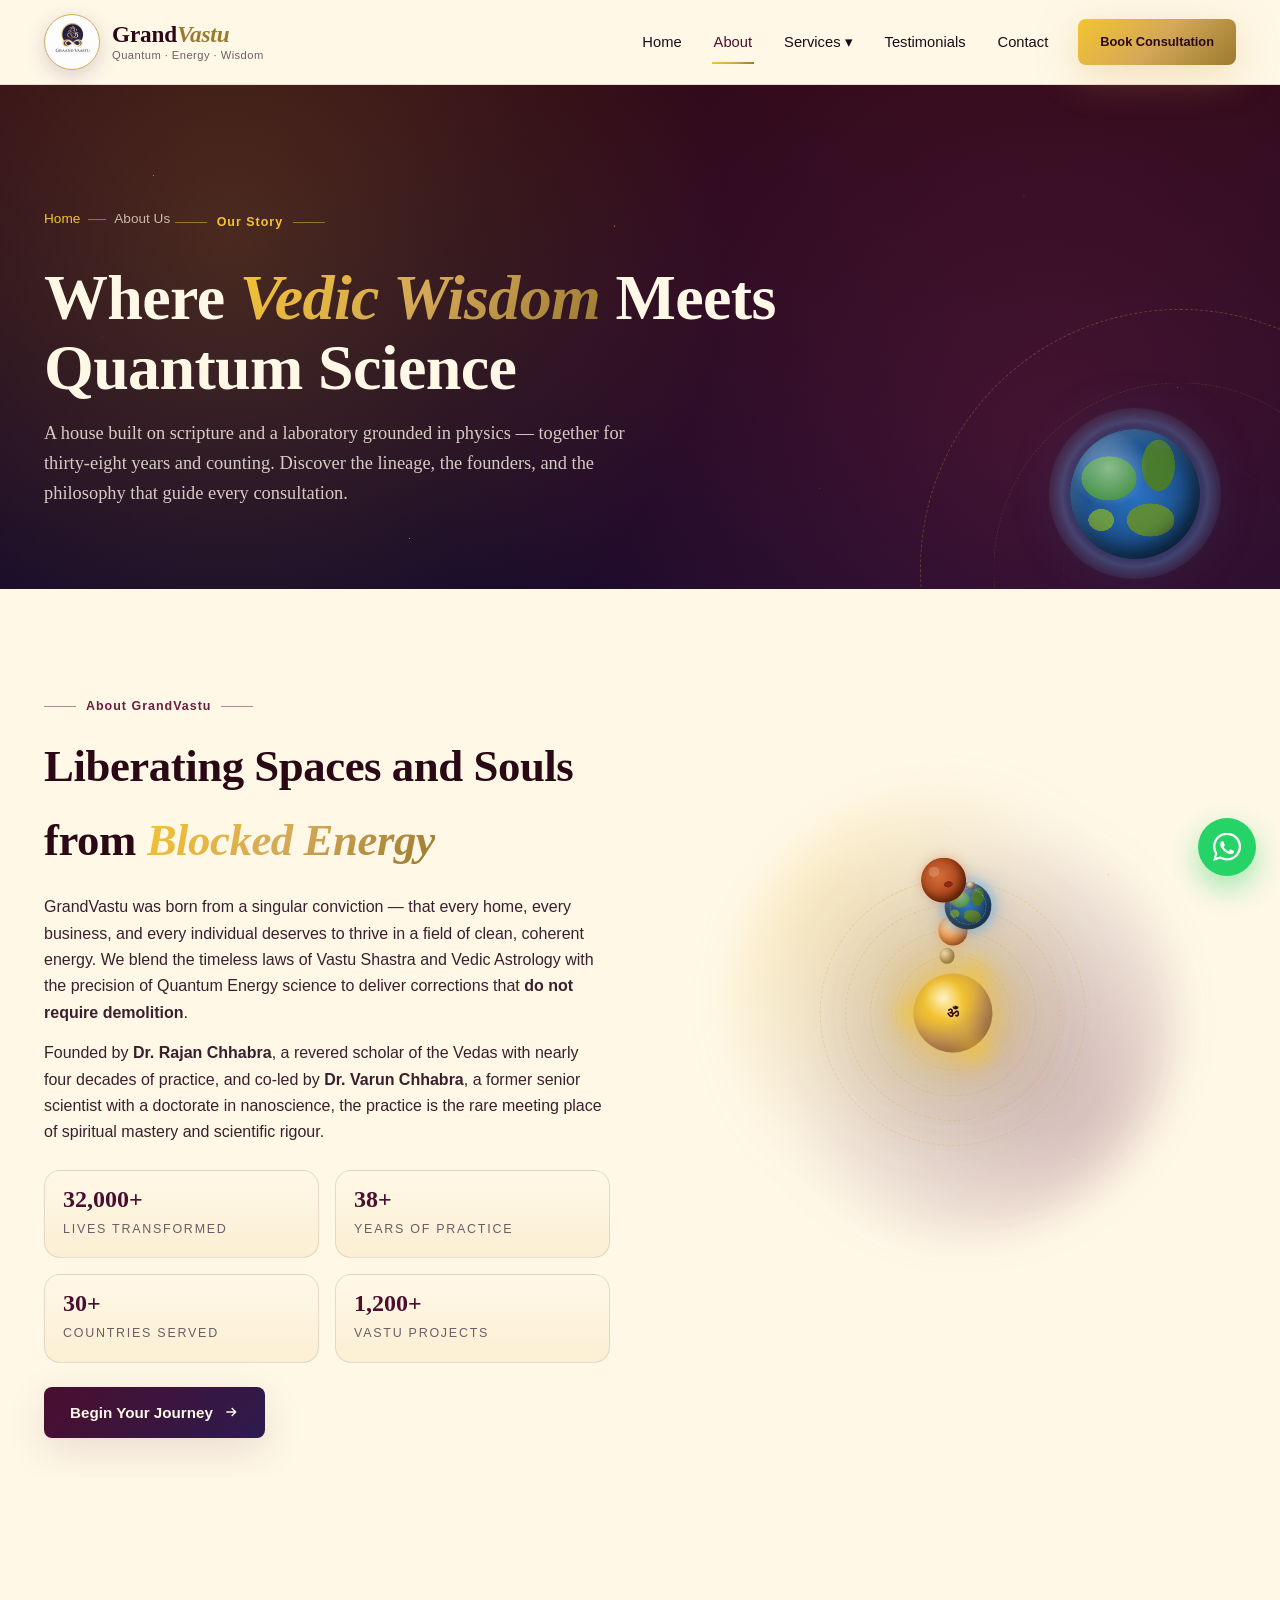
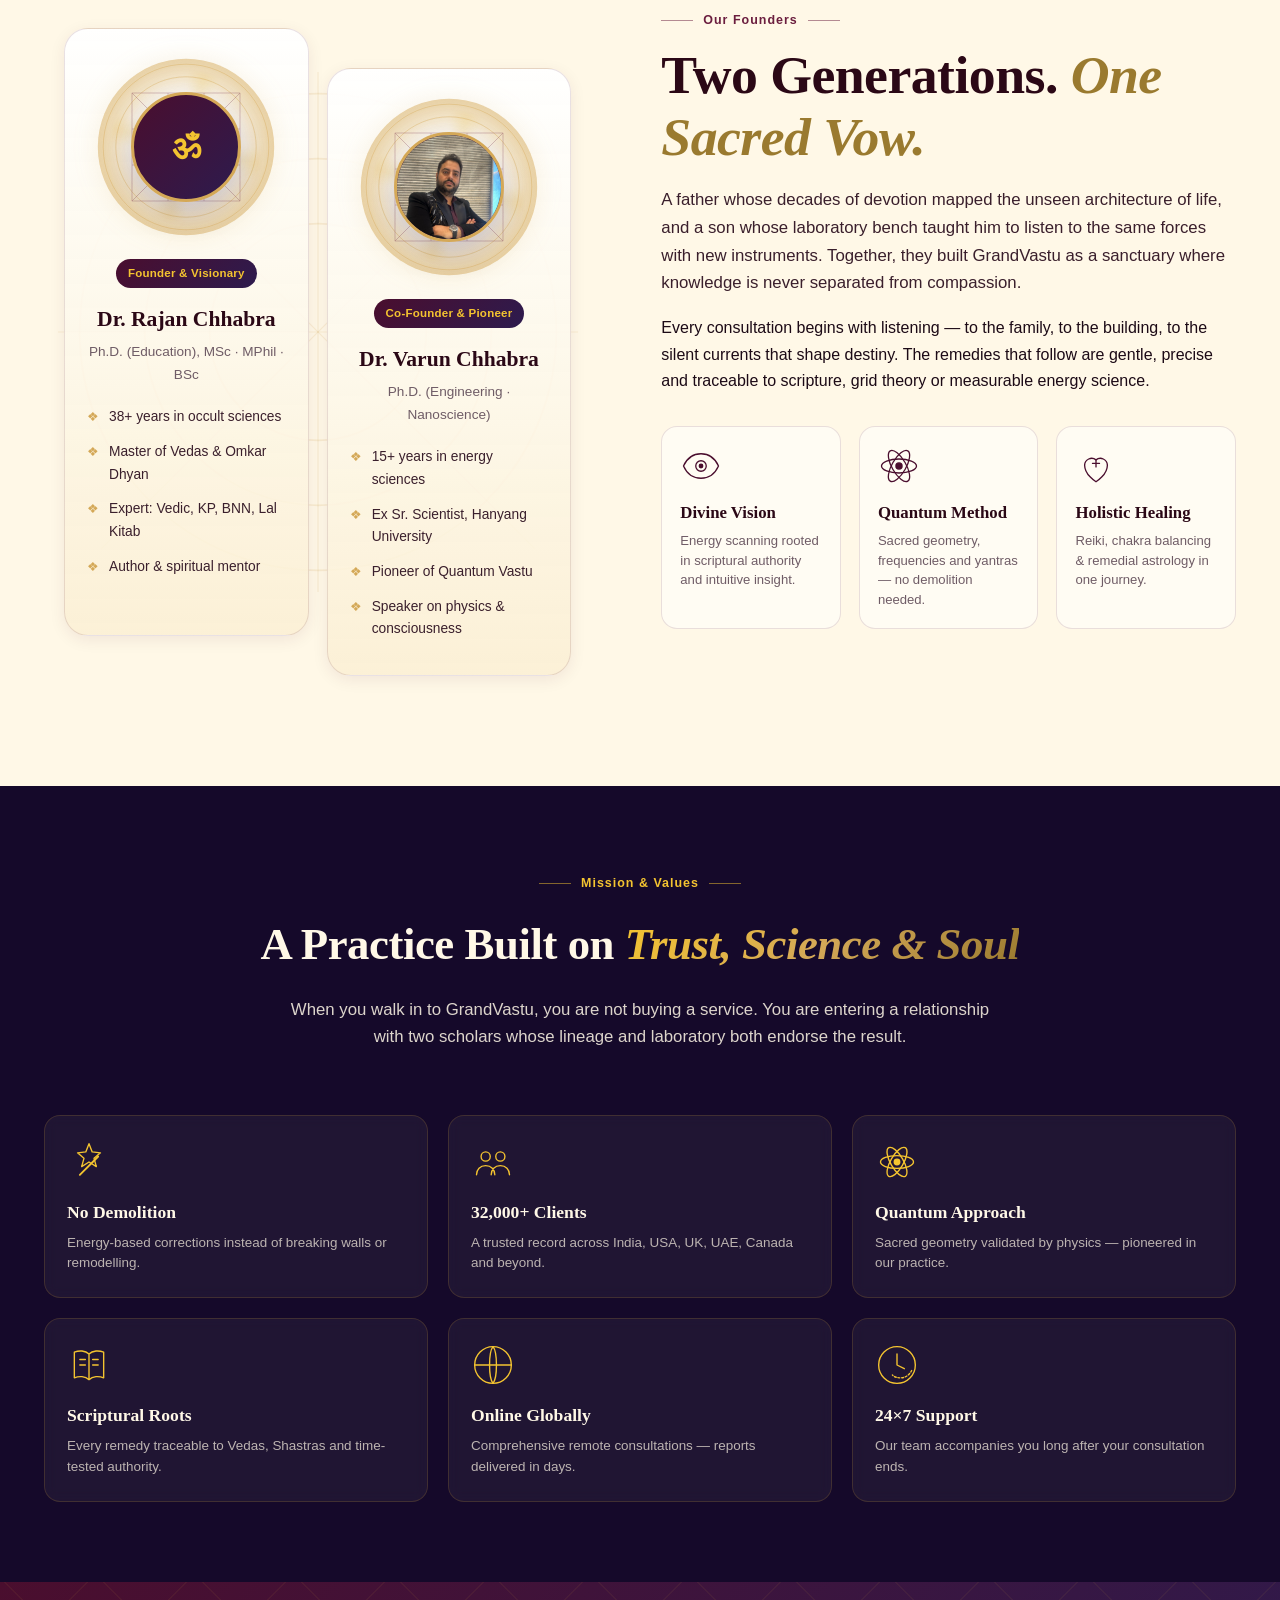
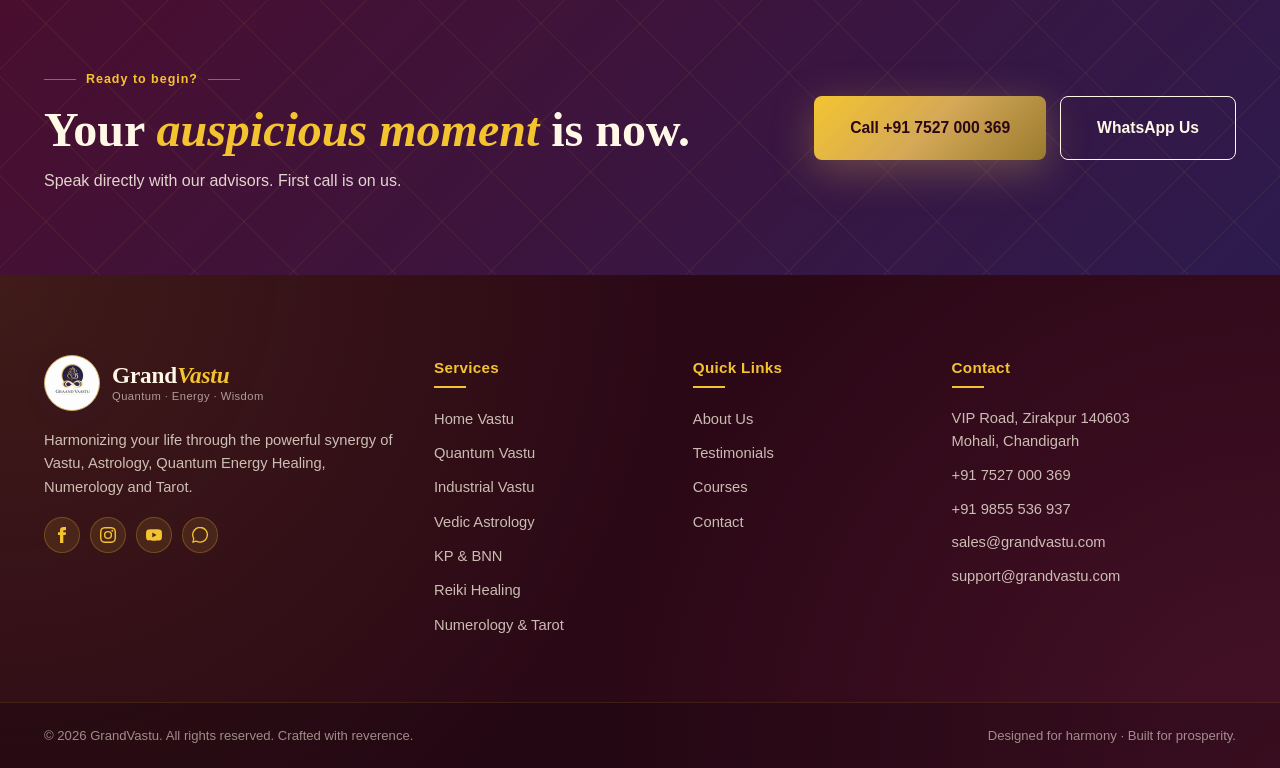
==== about.html @ 7ac310e8 "initial commit" ====
<!DOCTYPE html>
<html lang="en">
<head>
  <meta charset="UTF-8" />
  <meta http-equiv="X-UA-Compatible" content="IE=edge" />
  <meta name="viewport" content="width=device-width, initial-scale=1.0" />
  <meta name="description" content="About GrandVastu — Founded by Dr. Rajan Chhabra and pioneered by Dr. Varun Chhabra, fusing 38+ years of Vedic mastery with Quantum Energy science. 32,000+ clients globally." />
  <meta name="theme-color" content="#4A0E2E" />
  <title>About GrandVastu — Our Story, Lineage &amp; Founders</title>

  <link rel="stylesheet" href="assets/css/styles.css" />

  <link rel="icon" type="image/svg+xml" href="data:image/svg+xml,%3Csvg xmlns='http://www.w3.org/2000/svg' viewBox='0 0 100 100'%3E%3Ccircle cx='50' cy='50' r='45' fill='%234A0E2E'/%3E%3Ctext x='50' y='68' font-size='60' text-anchor='middle' fill='%23D4A857' font-family='serif'%3E%E0%A5%90%3C/text%3E%3C/svg%3E" />
</head>
<body>

  <!-- ============ HEADER ============ -->
  <header class="header" id="header">
    <div class="container header__row">
      <a href="index.html" class="logo" aria-label="GrandVastu Home">
        <img src="assets/images/logo-md.jpg" alt="GrandVastu" class="logo__img" />
        <span class="logo__text">
          <span class="logo__name">Grand<em>Vastu</em></span>
          <span class="logo__tag">Quantum &middot; Energy &middot; Wisdom</span>
        </span>
      </a>

      <nav class="nav" id="nav" aria-label="Primary">
        <button class="nav__close" id="navClose" aria-label="Close menu">&times;</button>
        <ul class="nav__list">
          <li><a href="index.html" class="nav__link">Home</a></li>
          <li><a href="about.html" class="nav__link is-active">About</a></li>
          <li class="nav__has-children">
            <a href="vastu.html" class="nav__link">Services <span aria-hidden="true">&#9662;</span></a>
            <ul class="nav__submenu">
              <li><a href="vastu.html">Vastu Consultation</a></li>
              <li><a href="astrology.html">Astrology</a></li>
              <li><a href="healing.html">Energy Healing</a></li>
              <li><a href="numerology.html">Numerology &amp; Tarot</a></li>
              <li><a href="courses.html">Courses</a></li>
            </ul>
          </li>
          <li><a href="testimonials.html" class="nav__link">Testimonials</a></li>
          <li><a href="contact.html" class="nav__link">Contact</a></li>
        </ul>
        <a href="contact.html" class="btn btn--gold nav__cta">Book Consultation</a>
      </nav>

      <button class="hamburger" id="hamburger" aria-label="Open menu" aria-expanded="false">
        <span></span><span></span><span></span>
      </button>
    </div>
  </header>

  <!-- ============ PAGE HERO (Cosmos backdrop) ============ -->
  <section class="page-hero">
    <div class="page-hero__bg" aria-hidden="true"></div>
    <div class="page-hero__orbit" aria-hidden="true"></div>
    <div class="page-hero__earth" aria-hidden="true"></div>
    <div class="container">
      <div class="page-hero__inner">
        <nav class="breadcrumb" aria-label="Breadcrumb">
          <a href="index.html">Home</a>
          <span class="breadcrumb__sep"></span>
          <span>About Us</span>
        </nav>
        <span class="eyebrow eyebrow--light"><span class="eyebrow__line"></span> Our Story <span class="eyebrow__line"></span></span>
        <h1 class="page-hero__title">Where <em>Vedic Wisdom</em> Meets Quantum Science</h1>
        <p class="page-hero__lede">A house built on scripture and a laboratory grounded in physics &mdash; together for thirty-eight years and counting. Discover the lineage, the founders, and the philosophy that guide every consultation.</p>
      </div>
    </div>
  </section>

  <!-- ============ INTRO ============ -->
  <section class="intro">
    <div class="container intro__row">
      <div class="intro__copy reveal">
        <span class="eyebrow"><span class="eyebrow__line"></span> About GrandVastu <span class="eyebrow__line"></span></span>
        <h2>Liberating Spaces and Souls from <em>Blocked Energy</em></h2>
        <p>GrandVastu was born from a singular conviction &mdash; that every home, every business, and every individual deserves to thrive in a field of clean, coherent energy. We blend the timeless laws of Vastu Shastra and Vedic Astrology with the precision of Quantum Energy science to deliver corrections that <strong>do not require demolition</strong>.</p>
        <p>Founded by <strong>Dr. Rajan Chhabra</strong>, a revered scholar of the Vedas with nearly four decades of practice, and co-led by <strong>Dr. Varun Chhabra</strong>, a former senior scientist with a doctorate in nanoscience, the practice is the rare meeting place of spiritual mastery and scientific rigour.</p>
        <div class="intro__highlights">
          <div class="intro__highlight"><strong>32,000+</strong><span>Lives Transformed</span></div>
          <div class="intro__highlight"><strong>38+</strong><span>Years of Practice</span></div>
          <div class="intro__highlight"><strong>30+</strong><span>Countries Served</span></div>
          <div class="intro__highlight"><strong>1,200+</strong><span>Vastu Projects</span></div>
        </div>
        <a href="contact.html" class="btn btn--maroon">Begin Your Journey <svg viewBox="0 0 24 24" width="16" height="16" fill="none" stroke="currentColor" stroke-width="2"><path d="M5 12h14M13 6l6 6-6 6"/></svg></a>
      </div>
      <div class="intro__visual reveal">
        <div class="cosmos cosmos--sm" aria-hidden="true">
          <div class="cosmos__field"></div>
          <div class="cosmos__stars"></div>
          <div class="cosmos__orbit cosmos__orbit--mercury"><span class="cosmos__planet cosmos__planet--mercury"></span></div>
          <div class="cosmos__orbit cosmos__orbit--venus"><span class="cosmos__planet cosmos__planet--venus"></span></div>
          <div class="cosmos__orbit cosmos__orbit--earth"><span class="cosmos__planet cosmos__planet--earth"><span class="cosmos__moon"></span></span></div>
          <div class="cosmos__orbit cosmos__orbit--mars"><span class="cosmos__planet cosmos__planet--mars"></span></div>
          <div class="cosmos__sun"></div>
        </div>
      </div>
    </div>
  </section>

  <!-- ============ FOUNDERS ============ -->
  <section class="about" id="founders">
    <div class="container about__row">
      <div class="about__media reveal">
        <div class="about__sun">
          <svg viewBox="0 0 240 240" xmlns="http://www.w3.org/2000/svg" aria-hidden="true">
            <g fill="none" stroke="currentColor" stroke-width="0.8">
              <circle cx="120" cy="120" r="110"/>
              <circle cx="120" cy="120" r="80"/>
              <circle cx="120" cy="120" r="50"/>
              <g stroke-width="0.5">
                <line x1="120" y1="0" x2="120" y2="240"/>
                <line x1="0" y1="120" x2="240" y2="120"/>
                <line x1="20" y1="20" x2="220" y2="220"/>
                <line x1="20" y1="220" x2="220" y2="20"/>
              </g>
            </g>
          </svg>
        </div>
        <div class="about__card">
          <div class="about__photo-wrap">
            <svg class="vastu-anim vastu-anim--ring" viewBox="0 0 200 200" aria-hidden="true">
              <defs>
                <radialGradient id="vRing1" cx="0.5" cy="0.5" r="0.5"><stop offset="60%" stop-color="#D4A857" stop-opacity="0"/><stop offset="100%" stop-color="#D4A857" stop-opacity="0.5"/></radialGradient>
              </defs>
              <circle cx="100" cy="100" r="98" fill="url(#vRing1)"/>
              <g fill="none" stroke="#D4A857" stroke-width="0.6" opacity="0.7"><circle cx="100" cy="100" r="92"/><circle cx="100" cy="100" r="78"/></g>
              <g class="vastu-anim__grid" fill="none" stroke="#6b1e3f" stroke-width="0.5" opacity="0.55">
                <rect x="40" y="40" width="120" height="120"/>
                <line x1="40" y1="80" x2="160" y2="80"/><line x1="40" y1="120" x2="160" y2="120"/>
                <line x1="80" y1="40" x2="80" y2="160"/><line x1="120" y1="40" x2="120" y2="160"/>
                <line x1="40" y1="40" x2="160" y2="160"/><line x1="160" y1="40" x2="40" y2="160"/>
              </g>
              <g class="vastu-anim__pulse"><circle cx="100" cy="100" r="6" fill="#F4C430"/><circle cx="100" cy="100" r="14" fill="none" stroke="#F4C430" stroke-width="0.6" opacity="0.7"/></g>
            </svg>
            <div class="about__card-photo about__card-photo--placeholder" aria-hidden="true">
              <svg viewBox="0 0 80 80" width="48" height="48" aria-hidden="true">
                <text x="40" y="40" text-anchor="middle" dominant-baseline="central" fill="currentColor" class="om-text" font-size="56">&#x950;</text>
              </svg>
            </div>
          </div>
          <span class="about__card-tag">Founder &amp; Visionary</span>
          <h3>Dr. Rajan Chhabra</h3>
          <p>Ph.D. (Education), MSc &middot; MPhil &middot; BSc</p>
          <ul>
            <li>38+ years in occult sciences</li>
            <li>Master of Vedas &amp; Omkar Dhyan</li>
            <li>Expert: Vedic, KP, BNN, Lal Kitab</li>
            <li>Author &amp; spiritual mentor</li>
          </ul>
        </div>
        <div class="about__card about__card--alt">
          <div class="about__photo-wrap">
            <svg class="vastu-anim vastu-anim--ring" viewBox="0 0 200 200" aria-hidden="true">
              <defs>
                <radialGradient id="vRing2" cx="0.5" cy="0.5" r="0.5"><stop offset="60%" stop-color="#D4A857" stop-opacity="0"/><stop offset="100%" stop-color="#D4A857" stop-opacity="0.5"/></radialGradient>
              </defs>
              <circle cx="100" cy="100" r="98" fill="url(#vRing2)"/>
              <g fill="none" stroke="#D4A857" stroke-width="0.6" opacity="0.7"><circle cx="100" cy="100" r="92"/><circle cx="100" cy="100" r="78"/></g>
              <g class="vastu-anim__grid" fill="none" stroke="#6b1e3f" stroke-width="0.5" opacity="0.55">
                <rect x="40" y="40" width="120" height="120"/>
                <line x1="40" y1="80" x2="160" y2="80"/><line x1="40" y1="120" x2="160" y2="120"/>
                <line x1="80" y1="40" x2="80" y2="160"/><line x1="120" y1="40" x2="120" y2="160"/>
                <line x1="40" y1="40" x2="160" y2="160"/><line x1="160" y1="40" x2="40" y2="160"/>
              </g>
              <g class="vastu-anim__pulse"><circle cx="100" cy="100" r="6" fill="#F4C430"/><circle cx="100" cy="100" r="14" fill="none" stroke="#F4C430" stroke-width="0.6" opacity="0.7"/></g>
            </svg>
            <div class="about__card-photo">
              <img src="assets/images/creator1-md.jpg" alt="Dr. Varun Chhabra, Co-Founder of GrandVastu" loading="lazy" />
            </div>
          </div>
          <span class="about__card-tag">Co-Founder &amp; Pioneer</span>
          <h3>Dr. Varun Chhabra</h3>
          <p>Ph.D. (Engineering &middot; Nanoscience)</p>
          <ul>
            <li>15+ years in energy sciences</li>
            <li>Ex Sr. Scientist, Hanyang University</li>
            <li>Pioneer of Quantum Vastu</li>
            <li>Speaker on physics &amp; consciousness</li>
          </ul>
        </div>
      </div>

      <div class="about__copy reveal">
        <span class="eyebrow"><span class="eyebrow__line"></span> Our Founders <span class="eyebrow__line"></span></span>
        <h2 class="section__title">Two Generations. <em>One Sacred Vow.</em></h2>
        <p class="lead">A father whose decades of devotion mapped the unseen architecture of life, and a son whose laboratory bench taught him to listen to the same forces with new instruments. Together, they built GrandVastu as a sanctuary where knowledge is never separated from compassion.</p>
        <p>Every consultation begins with listening &mdash; to the family, to the building, to the silent currents that shape destiny. The remedies that follow are gentle, precise and traceable to scripture, grid theory or measurable energy science.</p>
        <div class="about__pillars">
          <div class="pillar">
            <div class="pillar__icon">
              <svg viewBox="0 0 48 48" fill="none" stroke="currentColor" stroke-width="1.5" stroke-linecap="round" stroke-linejoin="round">
                <path d="M4 24c4-9 11-14 20-14s16 5 20 14c-4 9-11 14-20 14S8 33 4 24z"/>
                <circle cx="24" cy="24" r="6"/><circle cx="24" cy="24" r="2" fill="currentColor"/>
              </svg>
            </div>
            <h4>Divine Vision</h4>
            <p>Energy scanning rooted in scriptural authority and intuitive insight.</p>
          </div>
          <div class="pillar">
            <div class="pillar__icon">
              <svg viewBox="0 0 48 48" fill="none" stroke="currentColor" stroke-width="1.5" stroke-linecap="round" stroke-linejoin="round">
                <circle cx="24" cy="24" r="3.5" fill="currentColor"/>
                <ellipse cx="24" cy="24" rx="20" ry="8"/>
                <ellipse cx="24" cy="24" rx="20" ry="8" transform="rotate(60 24 24)"/>
                <ellipse cx="24" cy="24" rx="20" ry="8" transform="rotate(-60 24 24)"/>
              </svg>
            </div>
            <h4>Quantum Method</h4>
            <p>Sacred geometry, frequencies and yantras &mdash; no demolition needed.</p>
          </div>
          <div class="pillar">
            <div class="pillar__icon">
              <svg viewBox="0 0 48 48" fill="none" stroke="currentColor" stroke-width="1.5" stroke-linecap="round" stroke-linejoin="round">
                <path d="M24 42s-13-8-13-19a8 8 0 0 1 13-6 8 8 0 0 1 13 6c0 11-13 19-13 19z"/>
                <path d="M24 17v8M20 21h8"/>
              </svg>
            </div>
            <h4>Holistic Healing</h4>
            <p>Reiki, chakra balancing &amp; remedial astrology in one journey.</p>
          </div>
        </div>
      </div>
    </div>
  </section>

  <!-- ============ MISSION / VALUES ============ -->
  <section class="content content--dark">
    <div class="container">
      <div class="section__head reveal">
        <span class="eyebrow eyebrow--light"><span class="eyebrow__line"></span> Mission &amp; Values <span class="eyebrow__line"></span></span>
        <h2 class="page-title">A Practice Built on <em>Trust, Science &amp; Soul</em></h2>
        <p class="lead lead--light" style="max-width:720px;margin:0 auto;">When you walk in to GrandVastu, you are not buying a service. You are entering a relationship with two scholars whose lineage and laboratory both endorse the result.</p>
      </div>
      <div class="why__features" style="margin-top:50px;">
        <div class="why__feat reveal">
          <div class="why__icon">
            <svg viewBox="0 0 48 48" fill="none" stroke="currentColor" stroke-width="1.5" stroke-linecap="round" stroke-linejoin="round"><path d="M24 4l3.5 9 9 1-7 6 2.5 9-8-5-8 5 2.5-9-7-6 9-1z"/><path d="M14 38l20-20" stroke-width="2"/></svg>
          </div>
          <h4>No Demolition</h4>
          <p>Energy-based corrections instead of breaking walls or remodelling.</p>
        </div>
        <div class="why__feat reveal">
          <div class="why__icon">
            <svg viewBox="0 0 48 48" fill="none" stroke="currentColor" stroke-width="1.5" stroke-linecap="round" stroke-linejoin="round"><circle cx="16" cy="18" r="5"/><circle cx="32" cy="18" r="5"/><path d="M6 38c0-6 4-10 10-10s10 4 10 10M22 38c0-6 4-10 10-10s10 4 10 10"/></svg>
          </div>
          <h4>32,000+ Clients</h4>
          <p>A trusted record across India, USA, UK, UAE, Canada and beyond.</p>
        </div>
        <div class="why__feat reveal">
          <div class="why__icon">
            <svg viewBox="0 0 48 48" fill="none" stroke="currentColor" stroke-width="1.5" stroke-linecap="round" stroke-linejoin="round"><circle cx="24" cy="24" r="3" fill="currentColor"/><ellipse cx="24" cy="24" rx="18" ry="7"/><ellipse cx="24" cy="24" rx="18" ry="7" transform="rotate(60 24 24)"/><ellipse cx="24" cy="24" rx="18" ry="7" transform="rotate(-60 24 24)"/></svg>
          </div>
          <h4>Quantum Approach</h4>
          <p>Sacred geometry validated by physics &mdash; pioneered in our practice.</p>
        </div>
        <div class="why__feat reveal">
          <div class="why__icon">
            <svg viewBox="0 0 48 48" fill="none" stroke="currentColor" stroke-width="1.5" stroke-linecap="round" stroke-linejoin="round"><path d="M8 10c5-2 12-2 16 2v28c-4-4-11-4-16-2zM40 10c-5-2-12-2-16 2v28c4-4 11-4 16-2z"/><path d="M14 18h6M14 24h6M28 18h6M28 24h6"/></svg>
          </div>
          <h4>Scriptural Roots</h4>
          <p>Every remedy traceable to Vedas, Shastras and time-tested authority.</p>
        </div>
        <div class="why__feat reveal">
          <div class="why__icon">
            <svg viewBox="0 0 48 48" fill="none" stroke="currentColor" stroke-width="1.5" stroke-linecap="round" stroke-linejoin="round"><circle cx="24" cy="24" r="20"/><path d="M4 24h40M24 4c5 6 5 34 0 40M24 4c-5 6-5 34 0 40"/></svg>
          </div>
          <h4>Online Globally</h4>
          <p>Comprehensive remote consultations &mdash; reports delivered in days.</p>
        </div>
        <div class="why__feat reveal">
          <div class="why__icon">
            <svg viewBox="0 0 48 48" fill="none" stroke="currentColor" stroke-width="1.5" stroke-linecap="round" stroke-linejoin="round"><circle cx="24" cy="24" r="20"/><path d="M24 12v12l8 4"/><path d="M40 30c-2 4-6 8-12 8-4 0-7-1-9-3" stroke-dasharray="2 2"/></svg>
          </div>
          <h4>24&#215;7 Support</h4>
          <p>Our team accompanies you long after your consultation ends.</p>
        </div>
      </div>
    </div>
  </section>

  <!-- ============ CTA BAND ============ -->
  <section class="cta-band">
    <div class="container cta-band__row">
      <div>
        <span class="eyebrow eyebrow--light"><span class="eyebrow__line"></span> Ready to begin? <span class="eyebrow__line"></span></span>
        <h2>Your <em>auspicious moment</em> is now.</h2>
        <p>Speak directly with our advisors. First call is on us.</p>
      </div>
      <div class="cta-band__btns">
        <a href="tel:+917527000369" class="btn btn--gold btn--lg">Call +91 7527 000 369</a>
        <a href="https://wa.me/917527000369" class="btn btn--ghost btn--lg btn--ghost--light">WhatsApp Us</a>
      </div>
    </div>
  </section>

  <!-- ============ FOOTER ============ -->
  <footer class="footer">
    <div class="footer__bg" aria-hidden="true"></div>
    <div class="container footer__grid">
      <div class="footer__brand">
        <a href="index.html" class="logo logo--light">
          <img src="assets/images/logo-md.jpg" alt="GrandVastu" class="logo__img" />
          <span class="logo__text">
            <span class="logo__name">Grand<em>Vastu</em></span>
            <span class="logo__tag">Quantum &middot; Energy &middot; Wisdom</span>
          </span>
        </a>
        <p>Harmonizing your life through the powerful synergy of Vastu, Astrology, Quantum Energy Healing, Numerology and Tarot.</p>
        <div class="footer__social">
          <a href="#" aria-label="Facebook"><svg viewBox="0 0 24 24" width="16" height="16" fill="currentColor"><path d="M9 8H6v4h3v12h5V12h3.6l.4-4h-4V6.3c0-1 .2-1.3 1.1-1.3H18V0h-3.5C10.7 0 9 1.6 9 4.7V8z"/></svg></a>
          <a href="#" aria-label="Instagram"><svg viewBox="0 0 24 24" width="16" height="16" fill="currentColor"><path d="M12 2.16c3.2 0 3.58 0 4.85.07 3.25.15 4.77 1.7 4.92 4.92.06 1.27.07 1.65.07 4.85s0 3.58-.07 4.85c-.15 3.22-1.66 4.77-4.92 4.92-1.27.06-1.65.07-4.85.07s-3.58 0-4.85-.07c-3.26-.15-4.77-1.7-4.92-4.92-.06-1.27-.07-1.65-.07-4.85s0-3.58.07-4.85C2.38 3.93 3.9 2.38 7.15 2.23 8.42 2.17 8.8 2.16 12 2.16zM12 0C8.74 0 8.33.01 7.05.07 2.7.27.27 2.69.07 7.05.01 8.33 0 8.74 0 12s.01 3.67.07 4.95c.2 4.36 2.62 6.78 6.98 6.98C8.33 23.99 8.74 24 12 24s3.67-.01 4.95-.07c4.35-.2 6.78-2.62 6.98-6.98.06-1.28.07-1.69.07-4.95s-.01-3.67-.07-4.95C23.73 2.7 21.31.27 16.95.07 15.67.01 15.26 0 12 0zm0 5.84a6.16 6.16 0 1 0 0 12.32 6.16 6.16 0 0 0 0-12.32zM12 16a4 4 0 1 1 0-8 4 4 0 0 1 0 8zm6.41-11.85a1.44 1.44 0 1 0 0 2.88 1.44 1.44 0 0 0 0-2.88z"/></svg></a>
          <a href="#" aria-label="YouTube"><svg viewBox="0 0 24 24" width="16" height="16" fill="currentColor"><path d="M23.5 6.2a3 3 0 0 0-2.1-2.1C19.5 3.5 12 3.5 12 3.5s-7.5 0-9.4.6A3 3 0 0 0 .5 6.2C0 8 0 12 0 12s0 4 .5 5.8a3 3 0 0 0 2.1 2.1c1.9.6 9.4.6 9.4.6s7.5 0 9.4-.6a3 3 0 0 0 2.1-2.1c.5-1.8.5-5.8.5-5.8s0-4-.5-5.8zM9.5 15.6V8.4l6.3 3.6-6.3 3.6z"/></svg></a>
          <a href="https://wa.me/917527000369" aria-label="WhatsApp"><svg viewBox="0 0 24 24" width="16" height="16" fill="currentColor"><path d="M.06 24l1.7-6.2a12 12 0 1 1 4.4 4.3L.05 24zM6.6 20.2l.4.2A10 10 0 1 0 3.5 17l.2.4-1 3.7 3.9-.9z"/></svg></a>
        </div>
      </div>
      <div class="footer__col">
        <h5>Services</h5>
        <ul>
          <li><a href="vastu.html">Home Vastu</a></li>
          <li><a href="vastu.html">Quantum Vastu</a></li>
          <li><a href="vastu.html">Industrial Vastu</a></li>
          <li><a href="astrology.html">Vedic Astrology</a></li>
          <li><a href="astrology.html">KP &amp; BNN</a></li>
          <li><a href="healing.html">Reiki Healing</a></li>
          <li><a href="numerology.html">Numerology &amp; Tarot</a></li>
        </ul>
      </div>
      <div class="footer__col">
        <h5>Quick Links</h5>
        <ul>
          <li><a href="about.html">About Us</a></li>
          <li><a href="testimonials.html">Testimonials</a></li>
          <li><a href="courses.html">Courses</a></li>
          <li><a href="contact.html">Contact</a></li>
        </ul>
      </div>
      <div class="footer__col">
        <h5>Contact</h5>
        <ul class="footer__contact">
          <li>VIP Road, Zirakpur 140603<br>Mohali, Chandigarh</li>
          <li><a href="tel:+917527000369">+91 7527 000 369</a></li>
          <li><a href="tel:+919855536937">+91 9855 536 937</a></li>
          <li><a href="mailto:sales@grandvastu.com">sales@grandvastu.com</a></li>
          <li><a href="mailto:support@grandvastu.com">support@grandvastu.com</a></li>
        </ul>
      </div>
    </div>
    <div class="footer__bottom">
      <div class="container footer__bottom-row">
        <p>&copy; <span id="year"></span> GrandVastu. All rights reserved. Crafted with reverence.</p>
        <p>Designed for harmony &middot; Built for prosperity.</p>
      </div>
    </div>
  </footer>

  <!-- ============ FLOATING WIDGETS ============ -->
  <a href="https://wa.me/917527000369" class="float-wa" aria-label="WhatsApp Chat">
    <svg viewBox="0 0 24 24" width="28" height="28" fill="currentColor"><path d="M.06 24l1.7-6.2a12 12 0 1 1 4.4 4.3L.05 24zM6.6 20.2l.4.2A10 10 0 1 0 3.5 17l.2.4-1 3.7 3.9-.9z"/><path d="M9 7.4c-.2-.4-.4-.4-.6-.4h-.5c-.2 0-.5 0-.7.3-.3.3-1 1-1 2.5s1 2.9 1.2 3.1c.2.2 2 3.2 5 4.4 2.4 1 3 .8 3.5.7.5 0 1.6-.7 1.9-1.3.2-.7.2-1.2.1-1.3l-.6-.3-2-1c-.3 0-.5-.1-.7.1l-.9 1.2c-.2.2-.4.2-.6.1-.3-.2-1.2-.5-2.3-1.4-.9-.7-1.4-1.7-1.6-2 0-.2 0-.4.1-.5l.4-.5.4-.4c.2-.1.1-.3 0-.4l-.9-2.1z"/></svg>
  </a>
  <button class="back-top" id="backTop" aria-label="Back to top">
    <svg viewBox="0 0 24 24" width="20" height="20" fill="none" stroke="currentColor" stroke-width="2.5"><path d="M18 15l-6-6-6 6"/></svg>
  </button>

  <div class="cursor" id="cursor" aria-hidden="true"><span></span></div>

  <script src="assets/js/script.js" defer></script>
</body>
</html>
---- assets/css/styles.css ----
/* =====================================================
   GRANDVASTU — Premium Spiritual UI
   Palette: Maroon · Royal Purple · Saffron Gold · Cream
   ===================================================== */

/* ---------- TOKENS ---------- */
:root {
  --maroon-900: #2b0816;
  --maroon-800: #4A0E2E;
  --maroon-700: #6B1E3F;
  --purple-900: #15092a;
  --purple-800: #2D1B4E;
  --purple-700: #432372;
  --gold-300:   #F4E0A1;
  --gold-400:   #F4C430;
  --gold-500:   #D4A857;
  --gold-600:   #9a7a2f;
  --saffron:    #FF8C42;
  --cream:      #FFF8E7;
  --cream-2:    #FBEFD3;
  --ink:        #1c0a16;
  --ink-2:      #3a1f2c;
  --muted:      #6f5c66;
  --line:       rgba(74,14,46,0.12);
  --line-light: rgba(255, 248, 231, 0.18);
  --shadow-sm:  0 4px 16px rgba(74,14,46,0.08);
  --shadow-md:  0 12px 40px rgba(74,14,46,0.12);
  --shadow-lg:  0 24px 60px rgba(45,27,78,0.18);
  --shadow-gold:0 10px 40px rgba(212,168,87,0.35);

  --grad-royal: linear-gradient(135deg, #4A0E2E 0%, #2D1B4E 100%);
  --grad-gold:  linear-gradient(135deg, #F4C430 0%, #D4A857 50%, #9a7a2f 100%);
  --grad-cream: linear-gradient(180deg, #FFF8E7 0%, #FBEFD3 100%);

  --font-serif: Georgia, "Times New Roman", Times, serif;
  --font-deco:  -apple-system, BlinkMacSystemFont, "Segoe UI", Helvetica, Arial, sans-serif;
  --font-sans:  -apple-system, BlinkMacSystemFont, "Segoe UI", Helvetica, Arial, sans-serif;
  --font-om:    "Noto Sans Devanagari", "Mangal", "Apple Devanagari", "Sanskrit Text", system-ui, serif;

  --radius-sm: 8px;
  --radius-md: 16px;
  --radius-lg: 24px;
  --radius-xl: 32px;

  --container: 1240px;
  --header-h: 84px;
  --ease-out: cubic-bezier(.2,.8,.2,1);
  --ease-bounce: cubic-bezier(.34,1.56,.64,1);
}

/* ---------- RESET ---------- */
* { box-sizing: border-box; margin: 0; padding: 0; }
*::before, *::after { box-sizing: border-box; }
html { scroll-behavior: smooth; -webkit-text-size-adjust: 100%; }
body {
  font-family: var(--font-sans);
  color: var(--ink);
  background: var(--cream);
  line-height: 1.65;
  font-size: 16px;
  overflow-x: hidden;
  -webkit-font-smoothing: antialiased;
  -moz-osx-font-smoothing: grayscale;
}
img, svg { max-width: 100%; display: block; }
a { color: inherit; text-decoration: none; transition: color .25s var(--ease-out); }
ul { list-style: none; }
button { font: inherit; background: none; border: 0; cursor: pointer; color: inherit; }
input, textarea, select { font: inherit; color: inherit; }

::selection { background: var(--gold-400); color: var(--maroon-900); }

/* ---------- LAYOUT ---------- */
.container {
  width: 100%;
  max-width: var(--container);
  margin: 0 auto;
  padding: 0 24px;
}

section { position: relative; padding: 110px 0; }
@media (max-width: 768px) { section { padding: 70px 0; } }

/* Safety: prevent any horizontal page scroll */
html, body { max-width: 100%; overflow-x: clip; }

/* OM text glyph — use Devanagari-aware font everywhere */
.om-text { font-family: var(--font-om); font-weight: 600; }
/* Safety: prevent grid blow-out where a long child forces column wider than viewport */
.hero__row, .about__row, .astro__row, .why__row, .courses__row, .cta-band__row, .contact__row,
.services__grid, .healing__grid, .stats__grid, .why__features, .locations__grid, .footer__grid, .courses__cards, .field-row {
  min-width: 0;
}
.hero__row > *, .about__row > *, .astro__row > *, .why__row > *, .courses__row > *, .cta-band__row > *, .contact__row > * {
  min-width: 0;
}

.section__head { text-align: center; max-width: 760px; margin: 0 auto 64px; }
.section__title {
  font-family: var(--font-serif);
  font-weight: 600;
  font-size: clamp(2rem, 4.2vw, 3.4rem);
  line-height: 1.15;
  color: var(--maroon-900);
  margin-bottom: 18px;
  letter-spacing: -0.01em;
}
.section__title em {
  font-style: italic;
  color: var(--gold-600);
  font-weight: 600;
}
.section__title--light { color: var(--cream); }
.section__sub {
  color: var(--muted);
  font-size: 1.05rem;
  max-width: 640px;
  margin: 0 auto;
}

.eyebrow {
  display: inline-flex;
  align-items: center;
  gap: 10px;
  font-family: var(--font-sans);
  font-size: 0.78rem;
  font-weight: 600;
  letter-spacing: 0.08em;
  color: var(--maroon-700);
  margin-bottom: 14px;
}
.eyebrow--light { color: var(--gold-400); }
.eyebrow__line {
  width: 32px;
  height: 1px;
  background: currentColor;
  opacity: 0.5;
}

.lead { font-size: 1.05rem; color: var(--ink-2); margin-bottom: 18px; }
.lead--light { color: rgba(255,248,231,0.85); }

/* ---------- BUTTONS ---------- */
.btn {
  display: inline-flex;
  align-items: center;
  justify-content: center;
  gap: 10px;
  padding: 13px 26px;
  border-radius: 8px;
  font-weight: 600;
  font-size: 0.95rem;
  letter-spacing: 0;
  cursor: pointer;
  transition: all .25s var(--ease-out);
  position: relative;
  overflow: hidden;
  z-index: 1;
  white-space: nowrap;
}
.btn svg { transition: transform .35s var(--ease-out); }
.btn:hover svg { transform: translateX(4px); }

.btn--gold {
  background: var(--grad-gold);
  color: var(--maroon-900);
  box-shadow: var(--shadow-gold);
}
.btn--gold::before {
  content: '';
  position: absolute; inset: 0;
  background: linear-gradient(135deg, #fff5cc, #F4C430);
  opacity: 0; transition: opacity .35s;
  z-index: -1;
}
.btn--gold:hover { transform: translateY(-3px); box-shadow: 0 16px 50px rgba(212,168,87,.5); }
.btn--gold:hover::before { opacity: 1; }

.btn--maroon {
  background: var(--grad-royal);
  color: var(--cream);
  box-shadow: var(--shadow-md);
}
.btn--maroon:hover { transform: translateY(-3px); box-shadow: var(--shadow-lg); }

.btn--ghost {
  background: transparent;
  color: var(--maroon-800);
  border: 1.5px solid var(--maroon-800);
}
.btn--ghost:hover { background: var(--maroon-800); color: var(--cream); }
.btn--ghost--light { color: var(--cream); border-color: var(--cream); }
.btn--ghost--light:hover { background: var(--cream); color: var(--maroon-900); }

.btn--lg { padding: 18px 36px; font-size: 0.98rem; }
.btn--sm { padding: 10px 20px; font-size: 0.78rem; }
.btn--full { width: 100%; }

/* ---------- PRELOADER ---------- */
.preloader {
  position: fixed; inset: 0;
  background: var(--maroon-900);
  display: flex; align-items: center; justify-content: center;
  z-index: 9999;
  transition: opacity .8s var(--ease-out), visibility .8s;
}
.preloader.is-hidden { opacity: 0; visibility: hidden; }
.preloader__inner { text-align: center; color: var(--gold-400); }
.preloader__mandala { width: 140px; height: 140px; animation: spinSlow 8s linear infinite; }
.preloader__petals { animation: spinReverse 6s linear infinite; transform-origin: 100px 100px; }
.preloader__text {
  font-family: var(--font-serif);
  font-size: 1.2rem;
  letter-spacing: 0.06em;
  margin-top: 18px;
  color: var(--gold-400);
  animation: pulse 2s ease-in-out infinite;
}
@keyframes spinSlow { to { transform: rotate(360deg); } }
@keyframes spinReverse { to { transform: rotate(-360deg); } }
@keyframes pulse { 50% { opacity: 0.5; } }

/* ---------- TOPBAR ---------- */
.topbar {
  background: var(--maroon-900);
  color: rgba(255,248,231,0.85);
  font-size: 0.78rem;
  padding: 8px 0;
  border-bottom: 1px solid rgba(212,168,87,0.15);
}
.topbar__row { display: flex; justify-content: space-between; align-items: center; gap: 16px; }
.topbar__left, .topbar__right { display: flex; gap: 14px; align-items: center; }
.topbar__item { display: inline-flex; align-items: center; gap: 6px; }
.topbar__right a {
  width: 26px; height: 26px;
  border-radius: 50%;
  display: inline-flex; align-items: center; justify-content: center;
  border: 1px solid rgba(212,168,87,0.25);
  transition: all .3s var(--ease-out);
}
.topbar__right a:hover { background: var(--gold-400); color: var(--maroon-900); border-color: var(--gold-400); transform: translateY(-2px); }
@media (max-width: 640px) {
  .topbar__item--hide-sm { display: none; }
  .topbar { font-size: 0.72rem; }
}

/* ---------- HEADER ---------- */
.header {
  position: sticky;
  top: 0;
  z-index: 1000;
  background: rgba(255, 248, 231, 0.95);
  backdrop-filter: saturate(160%) blur(14px);
  -webkit-backdrop-filter: saturate(160%) blur(14px);
  border-bottom: 1px solid var(--line);
  transition: all .3s var(--ease-out);
}
.header.is-scrolled {
  background: rgba(255,248,231,0.98);
  box-shadow: 0 6px 24px rgba(74,14,46,0.08);
}
.header__row {
  display: flex;
  align-items: center;
  justify-content: space-between;
  height: var(--header-h);
  gap: 24px;
}

.logo { display: flex; align-items: center; gap: 12px; }
.logo__img {
  width: 56px; height: 56px;
  object-fit: cover;
  border-radius: 50%;
  background: #fff;
  box-shadow: 0 6px 20px rgba(45,27,78,.18);
  border: 1.5px solid var(--gold-500);
  padding: 2px;
}
.logo__symbol {
  width: 46px; height: 46px;
  display: inline-flex; align-items: center; justify-content: center;
  font-family: serif; font-size: 1.6rem;
  background: var(--grad-royal);
  color: var(--gold-400);
  border-radius: 50%;
  box-shadow: 0 6px 20px rgba(45,27,78,.25), inset 0 0 0 2px var(--gold-400);
  position: relative;
}
.logo__symbol::after {
  content: '';
  position: absolute; inset: -4px;
  border: 1px dashed var(--gold-500);
  border-radius: 50%;
  opacity: 0.5;
  animation: spinSlow 18s linear infinite;
}
.logo__text { display: flex; flex-direction: column; line-height: 1.05; }
.logo__name {
  font-family: var(--font-serif);
  font-weight: 700;
  font-size: 1.45rem;
  color: var(--maroon-900);
  letter-spacing: -0.005em;
}
.logo__name em { font-style: italic; color: var(--gold-600); font-weight: 600; }
.logo__tag {
  font-family: var(--font-sans);
  font-size: 0.7rem;
  letter-spacing: 0.04em;
  color: var(--muted);
  margin-top: 3px;
}
.logo--light .logo__name { color: var(--cream); }
.logo--light .logo__name em { color: var(--gold-400); }
.logo--light .logo__tag { color: rgba(255,248,231,0.6); }

/* NAV */
.nav { display: flex; align-items: center; gap: 28px; }
.nav__close { display: none; }
.nav__list { display: flex; gap: 28px; align-items: center; }
.nav__link {
  position: relative;
  font-size: 0.92rem;
  font-weight: 500;
  color: var(--ink);
  padding: 8px 2px;
  display: inline-flex;
  gap: 4px;
  align-items: center;
}
.nav__link::after {
  content: '';
  position: absolute; left: 0; right: 0; bottom: -2px;
  height: 2px;
  background: var(--grad-gold);
  transform: scaleX(0);
  transform-origin: right;
  transition: transform .3s var(--ease-out);
}
.nav__link:hover::after, .nav__link.is-active::after { transform: scaleX(1); transform-origin: left; }
.nav__link:hover { color: var(--maroon-800); }

.nav__has-children { position: relative; }
.nav__submenu {
  position: absolute;
  top: 100%; left: -10px;
  background: var(--cream);
  border: 1px solid var(--line);
  border-radius: var(--radius-md);
  box-shadow: var(--shadow-md);
  padding: 12px;
  min-width: 220px;
  opacity: 0; visibility: hidden;
  transform: translateY(8px);
  transition: all .3s var(--ease-out);
}
.nav__has-children:hover .nav__submenu { opacity: 1; visibility: visible; transform: translateY(0); }
.nav__submenu li a {
  display: block;
  padding: 10px 14px;
  border-radius: 8px;
  font-size: 0.88rem;
  transition: all .25s;
}
.nav__submenu li a:hover { background: var(--cream-2); color: var(--maroon-800); padding-left: 18px; }

.nav__cta { padding: 12px 22px; font-size: 0.8rem; }

.hamburger {
  display: none;
  flex-direction: column;
  gap: 5px;
  padding: 10px;
}
.hamburger span {
  width: 26px; height: 2px;
  background: var(--maroon-900);
  border-radius: 2px;
  transition: all .3s var(--ease-out);
}
.hamburger.is-open span:nth-child(1) { transform: translateY(7px) rotate(45deg); }
.hamburger.is-open span:nth-child(2) { opacity: 0; }
.hamburger.is-open span:nth-child(3) { transform: translateY(-7px) rotate(-45deg); }

@media (max-width: 980px) {
  .hamburger { display: flex; }
  .nav {
    position: fixed;
    top: 0; right: 0;
    width: 86%; max-width: 360px;
    height: 100vh;
    background: var(--cream);
    flex-direction: column;
    align-items: stretch;
    padding: 90px 28px 32px;
    box-shadow: -10px 0 40px rgba(74,14,46,0.18);
    transform: translateX(100%);
    transition: transform .4s var(--ease-out);
    z-index: 999;
    overflow-y: auto;
  }
  .nav.is-open { transform: translateX(0); }
  .nav__close {
    display: block;
    position: absolute;
    top: 22px; right: 22px;
    font-size: 2rem;
    line-height: 1;
    color: var(--maroon-800);
  }
  .nav__list { flex-direction: column; align-items: stretch; gap: 4px; }
  .nav__link { padding: 14px 12px; border-bottom: 1px solid var(--line); }
  .nav__link::after { display: none; }
  .nav__submenu {
    position: static;
    box-shadow: none;
    border: 0;
    background: transparent;
    opacity: 1; visibility: visible;
    transform: none;
    padding: 0 0 0 18px;
    min-width: 0;
  }
  .nav__cta { margin-top: 18px; align-self: flex-start; }
}

/* ---------- HERO ---------- */
.hero {
  position: relative;
  background: var(--grad-cream);
  padding: 80px 0 100px;
  min-height: 100vh;
  display: flex;
  align-items: center;
  overflow: hidden;
}
.hero__bg { position: absolute; inset: 0; pointer-events: none; overflow: hidden; }
.hero__stars {
  position: absolute; inset: 0;
  background-image:
    radial-gradient(1.4px 1.4px at 12% 18%, rgba(212,168,87,.7), transparent),
    radial-gradient(1px 1px at 30% 75%, rgba(212,168,87,.5), transparent),
    radial-gradient(1.6px 1.6px at 70% 22%, rgba(255,140,66,.6), transparent),
    radial-gradient(1.2px 1.2px at 88% 60%, rgba(212,168,87,.6), transparent),
    radial-gradient(1px 1px at 50% 85%, rgba(212,168,87,.5), transparent),
    radial-gradient(1.4px 1.4px at 18% 90%, rgba(255,140,66,.5), transparent),
    radial-gradient(1px 1px at 62% 50%, rgba(212,168,87,.5), transparent);
  animation: twinkle 6s ease-in-out infinite alternate;
}
@keyframes twinkle { 50% { opacity: 0.5; } }

.hero__mandala { position: absolute; color: rgba(212,168,87,0.25); }
.hero__mandala--lg { top: -120px; right: -160px; width: 720px; animation: spinSlow 60s linear infinite; }
.hero__mandala--sm { bottom: -120px; left: -100px; width: 400px; animation: spinReverse 50s linear infinite; }

.hero__particles { position: absolute; inset: 0; }
.hero__particles span {
  position: absolute;
  width: 6px; height: 6px;
  border-radius: 50%;
  background: radial-gradient(circle, rgba(212,168,87,.9), transparent 70%);
  animation: floatY 12s ease-in-out infinite;
}
@keyframes floatY {
  0%, 100% { transform: translateY(0) scale(1); opacity: 0.6; }
  50% { transform: translateY(-40px) scale(1.4); opacity: 1; }
}

.hero__row {
  display: grid;
  grid-template-columns: 1.1fr .9fr;
  gap: 60px;
  align-items: center;
  position: relative;
  z-index: 2;
}
@media (max-width: 980px) {
  .hero__row { grid-template-columns: 1fr; gap: 40px; text-align: center; }
  .hero__row .eyebrow, .hero__row .hero__cta, .hero__row .hero__trust { justify-content: center; }
}

.hero__title {
  font-family: var(--font-serif);
  font-weight: 600;
  font-size: clamp(1.85rem, 5.6vw, 4.6rem);
  line-height: 1.1;
  color: var(--maroon-900);
  letter-spacing: -0.015em;
  margin-bottom: 22px;
  word-wrap: break-word;
  overflow-wrap: break-word;
  hyphens: auto;
}
.hero__title-grad {
  display: block;
  color: var(--gold-600);
  font-style: italic;
}
.hero__title-cycle {
  display: block;
  position: relative;
  height: 1.2em;
  overflow: hidden;
  color: var(--purple-800);
  font-style: italic;
}
.hero__cycle-word {
  position: absolute;
  inset: 0;
  opacity: 0;
  transform: translateY(100%);
  transition: opacity .6s var(--ease-out), transform .6s var(--ease-out);
}
.hero__cycle-word.is-active { opacity: 1; transform: translateY(0); }
.hero__cycle-word.is-leaving { opacity: 0; transform: translateY(-100%); }

.hero__lede {
  font-size: 1.12rem;
  color: var(--ink-2);
  max-width: 560px;
  margin-bottom: 32px;
}
@media (max-width: 980px) { .hero__lede { margin-left: auto; margin-right: auto; } }
.hero__lede strong { color: var(--maroon-800); }

.hero__cta { display: flex; flex-wrap: wrap; gap: 14px; margin-bottom: 48px; }

.hero__trust {
  display: flex;
  align-items: center;
  gap: 24px;
  flex-wrap: wrap;
}
.hero__trust-item strong {
  display: block;
  font-family: var(--font-serif);
  font-size: 1.6rem;
  font-weight: 700;
  color: var(--maroon-800);
  line-height: 1;
}
.hero__trust-item span {
  font-size: 0.74rem;
  letter-spacing: 0.16em;
  text-transform: uppercase;
  color: var(--muted);
  margin-top: 4px;
  display: block;
}
.hero__trust-divider { width: 1px; height: 36px; background: var(--line); }

/* HERO VISUAL */
.hero__visual {
  position: relative;
  width: 100%;
  aspect-ratio: 1/1;
  max-width: 480px;
  margin: 0 auto;
  justify-self: center;
  display: flex;
  align-items: center;
  justify-content: center;
}
.hero__halo {
  position: absolute;
  inset: 0;
  background: radial-gradient(circle at center, rgba(244,196,48,0.4), transparent 65%);
  filter: blur(40px);
  animation: pulseGlow 5s ease-in-out infinite;
}
@keyframes pulseGlow { 50% { opacity: 0.6; transform: scale(1.05); } }

@keyframes floatGentle { 50% { transform: translateY(-12px); } }

.hero__medallion {
  position: relative;
  width: 88%;
  aspect-ratio: 1/1;
  margin: 0 auto;
  z-index: 2;
  animation: floatGentle 6s ease-in-out infinite;
  filter: drop-shadow(0 30px 50px rgba(45,27,78,.28));
}
.hero__ring {
  position: absolute; inset: 0;
  width: 100%; height: 100%;
  color: var(--maroon-800);
}
.hero__ring--outer {
  color: var(--gold-600);
  animation: spinSlow 50s linear infinite;
}
.hero__ring--inner {
  animation: spinReverse 90s linear infinite;
}
.hero__center {
  position: absolute;
  top: 50%; left: 50%;
  width: 38%;
  aspect-ratio: 1/1;
  transform: translate(-50%, -50%);
  filter: drop-shadow(0 10px 24px rgba(74,14,46,.4));
  animation: centerPulse 4s ease-in-out infinite;
}
@keyframes centerPulse {
  0%, 100% { transform: translate(-50%, -50%) scale(1); filter: drop-shadow(0 10px 24px rgba(74,14,46,.4)); }
  50%      { transform: translate(-50%, -50%) scale(1.04); filter: drop-shadow(0 16px 32px rgba(244,196,48,.5)); }
}
.hero__center svg { width: 100%; height: 100%; }

.hero__portrait-frame {
  position: absolute;
  inset: 6%;
  border: 2px dashed var(--gold-500);
  border-radius: 50%;
  pointer-events: none;
  z-index: 1;
  animation: spinSlow 30s linear infinite;
  opacity: .55;
}

/* SCROLL CUE */
.hero__scroll {
  position: absolute;
  bottom: 24px;
  left: 50%;
  transform: translateX(-50%);
  display: flex;
  flex-direction: column;
  align-items: center;
  gap: 8px;
  color: var(--maroon-800);
  font-size: 0.7rem;
  letter-spacing: 0.3em;
  text-transform: uppercase;
  z-index: 2;
}
.hero__scroll-mouse {
  width: 22px; height: 36px;
  border: 1.5px solid var(--maroon-800);
  border-radius: 999px;
  position: relative;
}
.hero__scroll-mouse span {
  position: absolute;
  top: 6px; left: 50%;
  transform: translateX(-50%);
  width: 3px; height: 8px;
  background: var(--maroon-800);
  border-radius: 2px;
  animation: mouseDot 1.6s ease-in-out infinite;
}
@keyframes mouseDot {
  0% { transform: translateX(-50%) translateY(0); opacity: 1; }
  100% { transform: translateX(-50%) translateY(12px); opacity: 0; }
}
@media (max-width: 768px) { .hero__scroll { display: none; } }

/* ---------- MARQUEE ---------- */
.marquee {
  background: var(--maroon-900);
  color: var(--gold-400);
  padding: 18px 0;
  overflow: hidden;
  border-top: 1px solid rgba(212,168,87,.2);
  border-bottom: 1px solid rgba(212,168,87,.2);
}
.marquee__track {
  display: inline-flex;
  gap: 48px;
  white-space: nowrap;
  animation: marquee 40s linear infinite;
  font-family: var(--font-deco);
  letter-spacing: 0.18em;
  font-size: 0.85rem;
  text-transform: uppercase;
}
.marquee:hover .marquee__track { animation-play-state: paused; }
@keyframes marquee { to { transform: translateX(-50%); } }

/* ---------- STATS ---------- */
.stats {
  background: var(--cream);
  padding: 80px 0;
  overflow: hidden;
}
.stats__grid {
  display: grid;
  grid-template-columns: repeat(4, 1fr);
  gap: 32px;
}
.stat {
  text-align: center;
  padding: 32px 16px;
  border-radius: var(--radius-md);
  background: linear-gradient(180deg, #fff8e7, #fbefd3);
  border: 1px solid var(--line);
  position: relative;
  transition: all .4s var(--ease-out);
  overflow: hidden;
}
.stat::before {
  content: '';
  position: absolute;
  top: 0; left: 0;
  width: 100%; height: 3px;
  background: var(--grad-gold);
  transform: scaleX(0);
  transform-origin: left;
  transition: transform .5s var(--ease-out);
}
.stat:hover { transform: translateY(-6px); box-shadow: var(--shadow-md); }
.stat:hover::before { transform: scaleX(1); }
.stat__icon {
  width: 64px; height: 64px;
  margin: 0 auto 16px;
  display: flex; align-items: center; justify-content: center;
  background: var(--grad-royal);
  color: var(--gold-400);
  border-radius: 50%;
  box-shadow: 0 8px 24px rgba(45,27,78,.18);
}
.stat__num {
  font-family: var(--font-serif);
  font-weight: 700;
  font-size: clamp(2rem, 4vw, 2.6rem);
  color: var(--maroon-800);
  line-height: 1;
}
.stat__label {
  margin-top: 8px;
  font-size: 0.92rem;
  letter-spacing: 0;
  color: var(--muted);
}
@media (max-width: 768px) { .stats__grid { grid-template-columns: repeat(2, 1fr); gap: 18px; } }

/* ---------- ABOUT ---------- */
.about {
  background: var(--cream);
  position: relative;
  overflow: hidden;
}
.about__row {
  display: grid;
  grid-template-columns: 1fr 1.05fr;
  gap: 70px;
  align-items: center;
}
@media (max-width: 980px) {
  .about__row { grid-template-columns: 1fr; gap: 50px; }
}

.about__media {
  position: relative;
  display: grid;
  grid-template-columns: minmax(0, 1fr) minmax(0, 1fr);
  gap: 18px;
  padding: 40px 20px;
}
@media (max-width: 540px) { .about__media { grid-template-columns: 1fr; padding: 20px 0; } }
.about__sun {
  position: absolute;
  top: 50%; left: 50%;
  transform: translate(-50%, -50%);
  width: min(520px, 110%); aspect-ratio: 1/1; height: auto;
  color: rgba(212,168,87,.16);
  z-index: 0;
  animation: spinSlow 90s linear infinite;
  pointer-events: none;
}
.about__sun svg { width: 100%; height: 100%; }
.about__card {
  position: relative;
  z-index: 1;
  padding: 28px 22px;
  background: linear-gradient(180deg, rgba(255,255,255,.95), rgba(251,239,211,.85));
  border: 1px solid var(--line);
  border-radius: var(--radius-lg);
  box-shadow: var(--shadow-sm);
  transition: all .4s var(--ease-out);
}
.about__card:hover { transform: translateY(-6px) rotate(-1deg); box-shadow: var(--shadow-md); border-color: var(--gold-500); }
.about__card--alt { transform: translateY(40px); }
.about__card--alt:hover { transform: translateY(34px) rotate(1deg); }

.about__photo-wrap {
  position: relative;
  width: 180px;
  height: 180px;
  margin: 0 auto 22px;
  display: flex;
  align-items: center;
  justify-content: center;
}
.about__card-photo {
  position: relative;
  z-index: 2;
  width: 110px; height: 110px;
  border-radius: 50%;
  overflow: hidden;
  border: 3px solid var(--gold-500);
  background: var(--grad-royal);
  box-shadow: 0 12px 28px rgba(45,27,78,.25);
}
.about__card-photo img {
  width: 100%; height: 100%;
  object-fit: cover;
  object-position: center top;
  display: block;
}
.about__card-photo--placeholder {
  display: flex; align-items: center; justify-content: center;
  color: var(--gold-400);
}
.about__card { text-align: center; }
.about__card ul { text-align: left; display: inline-block; }

/* ---------- LIVE VASTU MANDALA ANIMATION ---------- */
.vastu-anim {
  position: absolute;
  inset: 0;
  width: 100%;
  height: 100%;
  pointer-events: none;
  z-index: 1;
}
.vastu-anim--ring {
  animation: vastuOuterSpin 30s linear infinite;
  filter: drop-shadow(0 0 12px rgba(212,168,87,.35));
}
.vastu-anim__grid {
  transform-origin: 100px 100px;
  animation: vastuGridSpin 22s linear infinite reverse;
}
.vastu-anim--mini .vastu-anim__grid {
  transform-origin: 30px 30px;
}
.vastu-anim__dirs {
  animation: vastuDirsCounterspin 30s linear infinite reverse;
  transform-origin: 100px 100px;
  letter-spacing: 0.1em;
}
.vastu-anim__pulse {
  transform-origin: 100px 100px;
  animation: vastuPulse 2.4s ease-in-out infinite;
}
.vastu-anim--mini .vastu-anim__pulse {
  transform-origin: 30px 30px;
  animation: vastuPulse 1.8s ease-in-out infinite;
}
@keyframes vastuOuterSpin { to { transform: rotate(360deg); } }
@keyframes vastuGridSpin {
  0%   { transform: rotate(0deg) scale(1); }
  50%  { transform: rotate(180deg) scale(1.04); }
  100% { transform: rotate(360deg) scale(1); }
}
@keyframes vastuDirsCounterspin { to { transform: rotate(-360deg); } }
@keyframes vastuPulse {
  0%, 100% { transform: scale(1);    opacity: 1; }
  50%      { transform: scale(1.6);  opacity: 0.55; }
}

/* energy ray bursts behind ring */
.about__photo-wrap::before {
  content: '';
  position: absolute;
  inset: 8%;
  border-radius: 50%;
  background:
    conic-gradient(
      from 0deg,
      rgba(244,196,48,0) 0deg,
      rgba(244,196,48,.18) 14deg,
      rgba(244,196,48,0) 28deg,
      rgba(244,196,48,0) 90deg,
      rgba(244,196,48,.18) 104deg,
      rgba(244,196,48,0) 118deg,
      rgba(244,196,48,0) 180deg,
      rgba(244,196,48,.18) 194deg,
      rgba(244,196,48,0) 208deg,
      rgba(244,196,48,0) 270deg,
      rgba(244,196,48,.18) 284deg,
      rgba(244,196,48,0) 298deg,
      rgba(244,196,48,0) 360deg
    );
  animation: vastuRays 14s linear infinite;
  filter: blur(2px);
}
@keyframes vastuRays { to { transform: rotate(360deg); } }

.about__card-tag {
  display: inline-block;
  font-family: var(--font-sans);
  font-size: 0.72rem;
  letter-spacing: 0.02em;
  font-weight: 600;
  background: var(--grad-royal);
  color: var(--gold-400);
  padding: 5px 12px;
  border-radius: 999px;
  margin-bottom: 14px;
}
.about__card h3 { font-family: var(--font-serif); font-size: 1.35rem; color: var(--maroon-900); margin-bottom: 4px; }
.about__card > p { font-size: 0.85rem; color: var(--muted); margin-bottom: 14px; }
.about__card ul li {
  font-size: 0.86rem;
  color: var(--ink-2);
  padding: 6px 0 6px 22px;
  position: relative;
}
.about__card ul li::before {
  content: '\2756';
  position: absolute;
  left: 0; top: 6px;
  color: var(--gold-500);
  font-size: 0.8rem;
}

.about__copy { padding-left: 0; }
.about__pillars {
  display: grid;
  grid-template-columns: repeat(3, 1fr);
  gap: 18px;
  margin: 32px 0;
}
@media (max-width: 540px) { .about__pillars { grid-template-columns: 1fr; } }
.pillar {
  padding: 18px;
  border: 1px solid var(--line);
  border-radius: var(--radius-md);
  background: rgba(255,255,255,.5);
  transition: all .3s;
}
.pillar:hover { border-color: var(--gold-500); transform: translateY(-3px); }
.pillar__icon {
  width: 42px; height: 42px;
  color: var(--maroon-800);
  margin-bottom: 12px;
  display: flex; align-items: center; justify-content: center;
  transition: transform .35s var(--ease-out), color .35s;
}
.pillar__icon svg { width: 100%; height: 100%; }
.pillar:hover .pillar__icon { color: var(--gold-600); transform: rotate(-6deg) scale(1.08); }
.pillar h4 { font-family: var(--font-serif); font-size: 1.05rem; color: var(--maroon-900); margin-bottom: 4px; }
.pillar p { font-size: 0.82rem; color: var(--muted); line-height: 1.5; }

/* ---------- SERVICES ---------- */
.services {
  background:
    radial-gradient(circle at 0% 0%, rgba(212,168,87,.08), transparent 50%),
    radial-gradient(circle at 100% 100%, rgba(45,27,78,.05), transparent 50%),
    var(--cream);
  position: relative;
}
.services__bg {
  position: absolute; inset: 0;
  background-image:
    repeating-linear-gradient(45deg, rgba(212,168,87,0.04) 0 1px, transparent 1px 60px),
    repeating-linear-gradient(-45deg, rgba(212,168,87,0.04) 0 1px, transparent 1px 60px);
  pointer-events: none;
}
.services__grid {
  display: grid;
  grid-template-columns: repeat(4, 1fr);
  gap: 24px;
  position: relative;
  z-index: 1;
}
@media (max-width: 1100px) { .services__grid { grid-template-columns: repeat(3, 1fr); } }
@media (max-width: 820px)  { .services__grid { grid-template-columns: repeat(2, 1fr); } }
@media (max-width: 520px)  { .services__grid { grid-template-columns: 1fr; } }

.svc {
  position: relative;
  padding: 32px 26px;
  background: #fff;
  border: 1px solid var(--line);
  border-radius: var(--radius-lg);
  transition: all .45s var(--ease-out);
  overflow: hidden;
  isolation: isolate;
}
.svc::before {
  content: '';
  position: absolute; inset: 0;
  background: var(--grad-royal);
  opacity: 0;
  transition: opacity .45s var(--ease-out);
  z-index: -1;
}
.svc::after {
  content: '\0950';
  position: absolute;
  font-family: serif;
  font-size: 9rem;
  bottom: -3rem;
  right: -1.5rem;
  color: rgba(212,168,87,.08);
  line-height: 1;
  pointer-events: none;
  transition: all .5s var(--ease-out);
}
.svc:hover { transform: translateY(-10px); border-color: transparent; box-shadow: var(--shadow-lg); }
.svc:hover::before { opacity: 1; }
.svc:hover::after { color: rgba(244,196,48,.18); transform: rotate(15deg) scale(1.1); }
.svc:hover h3, .svc:hover p, .svc:hover .svc__link { color: var(--cream); }
.svc:hover .svc__icon { background: var(--gold-400); color: var(--maroon-900); transform: rotate(-8deg) scale(1.05); }

.svc__icon {
  width: 64px; height: 64px;
  display: flex; align-items: center; justify-content: center;
  background: linear-gradient(135deg, var(--cream-2), #fff);
  border: 1px solid var(--gold-500);
  color: var(--maroon-800);
  border-radius: var(--radius-md);
  margin-bottom: 18px;
  transition: all .45s var(--ease-out);
}
.svc h3 {
  font-family: var(--font-serif);
  font-weight: 600;
  font-size: 1.25rem;
  color: var(--maroon-900);
  margin-bottom: 10px;
  transition: color .3s;
}
.svc p {
  font-size: 0.9rem;
  color: var(--ink-2);
  margin-bottom: 18px;
  transition: color .3s;
}
.svc__link {
  font-family: var(--font-deco);
  font-size: 0.72rem;
  letter-spacing: 0.22em;
  text-transform: uppercase;
  color: var(--maroon-800);
  display: inline-flex;
  gap: 6px;
  align-items: center;
  transition: all .3s;
}
.svc__link span { transition: transform .3s; }
.svc:hover .svc__link span { transform: translateX(6px); }

.svc--featured {
  background: var(--grad-royal);
  color: var(--cream);
  border: 1px solid rgba(244,196,48,.4);
}
.svc--featured h3, .svc--featured p, .svc--featured .svc__link { color: var(--cream); }
.svc--featured .svc__icon { background: var(--gold-400); color: var(--maroon-900); border-color: var(--gold-400); }
.svc--featured::after { color: rgba(244,196,48,.16); }
.svc--featured:hover { transform: translateY(-10px); }

.svc__badge {
  position: absolute;
  top: 14px; right: 14px;
  background: var(--gold-400);
  color: var(--maroon-900);
  font-family: var(--font-deco);
  font-size: 0.62rem;
  letter-spacing: 0.2em;
  text-transform: uppercase;
  padding: 4px 10px;
  border-radius: 999px;
}
.svc__corner {
  position: absolute;
  top: 0; left: 0;
  width: 30px; height: 30px;
  border-top: 2px solid var(--gold-500);
  border-left: 2px solid var(--gold-500);
  border-top-left-radius: var(--radius-lg);
  opacity: 0;
  transition: opacity .4s, top .4s, left .4s;
}
.svc:hover .svc__corner { opacity: 1; top: -2px; left: -2px; }

/* ---------- ASTROLOGY ---------- */
.astro {
  background: linear-gradient(180deg, var(--cream) 0%, #fbefd3 100%);
  position: relative;
  overflow: hidden;
}
.astro::before, .astro::after {
  content: '';
  position: absolute;
  background: radial-gradient(circle, rgba(244,196,48,.18), transparent 70%);
  border-radius: 50%;
}
.astro::before { width: 360px; height: 360px; top: -100px; left: -100px; }
.astro::after { width: 460px; height: 460px; bottom: -150px; right: -150px; }

.astro__row {
  display: grid;
  grid-template-columns: 1fr 1.1fr;
  gap: 60px;
  align-items: center;
  position: relative;
  z-index: 1;
}
@media (max-width: 980px) { .astro__row { grid-template-columns: 1fr; gap: 40px; } }

.astro__visual {
  position: relative;
  display: flex;
  justify-content: center;
}
.astro__wheel {
  width: 100%;
  max-width: 460px;
  color: var(--maroon-800);
  animation: spinSlow 80s linear infinite;
}
.astro__signs {
  animation: spinReverse 80s linear infinite;
  transform-origin: 180px 180px;
  color: var(--maroon-800);
}
.astro__signs use {
  filter: drop-shadow(0 1px 2px rgba(244,196,48,.5));
}

.astro__list { margin: 28px 0; }
.astro__list li {
  display: flex;
  gap: 18px;
  align-items: flex-start;
  padding: 18px 0;
  border-bottom: 1px dashed var(--line);
}
.astro__list li:last-child { border-bottom: 0; }
.astro__list span {
  flex-shrink: 0;
  width: 44px; height: 44px;
  display: flex; align-items: center; justify-content: center;
  border-radius: 50%;
  background: var(--grad-gold);
  color: var(--maroon-900);
  font-family: var(--font-deco);
  font-weight: 700;
  font-size: 0.95rem;
}
.astro__list h4 { font-family: var(--font-serif); font-size: 1.1rem; color: var(--maroon-900); margin-bottom: 4px; }
.astro__list p { font-size: 0.88rem; color: var(--ink-2); }

/* ---------- HEALING ---------- */
.healing { background: var(--cream); }
.healing__grid {
  display: grid;
  grid-template-columns: repeat(4, 1fr);
  gap: 24px;
}
@media (max-width: 980px) { .healing__grid { grid-template-columns: repeat(2, 1fr); } }
@media (max-width: 520px) { .healing__grid { grid-template-columns: 1fr; } }

.heal {
  padding: 36px 26px;
  background: var(--cream);
  border: 1px solid var(--line);
  border-radius: var(--radius-lg);
  position: relative;
  transition: all .4s var(--ease-out);
  overflow: hidden;
}
.heal::after {
  content: '';
  position: absolute;
  bottom: 0; left: 0; right: 0;
  height: 0;
  background: var(--grad-royal);
  transition: height .45s var(--ease-out);
  z-index: 0;
}
.heal:hover::after { height: 100%; }
.heal:hover { color: var(--cream); transform: translateY(-6px); border-color: transparent; box-shadow: var(--shadow-lg); }
.heal:hover .heal__num { -webkit-text-stroke-color: var(--gold-400); color: transparent; }
.heal:hover h3 { color: var(--cream); }
.heal:hover p { color: rgba(255,248,231,.85); }
.heal > * { position: relative; z-index: 1; }
.heal__num {
  font-family: var(--font-serif);
  font-weight: 700;
  font-size: 3rem;
  -webkit-text-stroke: 1.5px var(--maroon-800);
  color: transparent;
  margin-bottom: 14px;
  line-height: 1;
  transition: all .4s;
}
.heal h3 {
  font-family: var(--font-serif);
  font-size: 1.25rem;
  color: var(--maroon-900);
  margin-bottom: 10px;
  transition: color .3s;
}
.heal p { font-size: 0.9rem; color: var(--ink-2); transition: color .3s; }

/* ---------- WHY US ---------- */
.why {
  position: relative;
  background: var(--purple-900);
  color: var(--cream);
  overflow: hidden;
}
.why__bg {
  position: absolute; inset: 0;
  background-image:
    radial-gradient(circle at 20% 30%, rgba(244,196,48,.15), transparent 40%),
    radial-gradient(circle at 80% 70%, rgba(107,30,63,.4), transparent 50%);
}
.why__bg::before {
  content: '';
  position: absolute;
  inset: 0;
  background-image:
    radial-gradient(1.4px 1.4px at 12% 18%, rgba(244,196,48,.4), transparent),
    radial-gradient(1px 1px at 50% 75%, rgba(244,196,48,.3), transparent),
    radial-gradient(1.4px 1.4px at 80% 22%, rgba(244,196,48,.4), transparent),
    radial-gradient(1.2px 1.2px at 30% 90%, rgba(244,196,48,.3), transparent),
    radial-gradient(1px 1px at 70% 60%, rgba(244,196,48,.3), transparent);
  animation: twinkle 4s ease-in-out infinite alternate;
}
.why__row {
  display: grid;
  grid-template-columns: 1fr 1.4fr;
  gap: 60px;
  align-items: center;
  position: relative;
}
@media (max-width: 980px) { .why__row { grid-template-columns: 1fr; gap: 40px; } }

.why__eyebrow { color: var(--gold-400); }

.why__features {
  display: grid;
  grid-template-columns: repeat(3, 1fr);
  gap: 20px;
}
@media (max-width: 760px) { .why__features { grid-template-columns: repeat(2, 1fr); } }
@media (max-width: 460px) { .why__features { grid-template-columns: 1fr; } }

.why__feat {
  padding: 24px 22px;
  border-radius: var(--radius-md);
  background: rgba(255,248,231,.05);
  border: 1px solid rgba(244,196,48,.15);
  transition: all .35s var(--ease-out);
  backdrop-filter: blur(6px);
}
.why__feat:hover {
  background: rgba(244,196,48,.12);
  transform: translateY(-4px);
  border-color: var(--gold-400);
}
.why__icon {
  width: 44px; height: 44px;
  color: var(--gold-400);
  margin-bottom: 14px;
  display: flex; align-items: center; justify-content: center;
  transition: transform .4s var(--ease-out);
}
.why__icon svg { width: 100%; height: 100%; }
.why__feat:hover .why__icon { transform: rotate(8deg) scale(1.12); }
.why__feat h4 { font-family: var(--font-serif); font-size: 1.1rem; color: var(--cream); margin-bottom: 6px; }
.why__feat p { font-size: 0.84rem; color: rgba(255,248,231,.7); line-height: 1.5; }

/* ---------- TESTIMONIALS ---------- */
.testi { background: var(--cream); position: relative; overflow: hidden; }
.testi__slider {
  position: relative;
  display: flex;
  align-items: center;
  gap: 14px;
}
.testi__viewport { flex: 1; overflow: hidden; }
.testi__track {
  display: flex;
  gap: 24px;
  transition: transform .6s var(--ease-out);
}
.testi__card {
  flex: 0 0 calc(33.333% - 16px);
  padding: 36px 30px;
  background: linear-gradient(180deg, #fff, #fbefd3);
  border: 1px solid var(--line);
  border-radius: var(--radius-lg);
  position: relative;
  box-shadow: var(--shadow-sm);
  transition: all .4s var(--ease-out);
}
.testi__card:hover { box-shadow: var(--shadow-md); transform: translateY(-4px); }
@media (max-width: 980px) { .testi__card { flex-basis: calc(50% - 12px); } }
@media (max-width: 640px) { .testi__card { flex-basis: 100%; } }

.testi__quote {
  font-family: var(--font-serif);
  font-size: 5rem;
  line-height: 0.6;
  color: var(--gold-500);
  height: 36px;
  margin-bottom: 6px;
}
.testi__card p {
  font-family: var(--font-serif);
  font-style: italic;
  font-size: 1.08rem;
  color: var(--ink-2);
  line-height: 1.55;
  margin-bottom: 24px;
}
.testi__person {
  display: flex;
  align-items: center;
  gap: 12px;
  position: relative;
}
.testi__avatar {
  width: 46px; height: 46px;
  border-radius: 50%;
  display: flex; align-items: center; justify-content: center;
  color: var(--cream);
  font-family: var(--font-deco);
  font-weight: 600;
  font-size: 0.9rem;
  flex-shrink: 0;
}
.testi__person strong { display: block; color: var(--maroon-900); font-size: 0.95rem; }
.testi__person span { font-size: 0.78rem; color: var(--muted); }
.testi__stars { margin-left: auto; color: var(--gold-400); letter-spacing: 1px; font-size: 0.9rem; }

.testi__nav {
  width: 46px; height: 46px;
  border-radius: 50%;
  border: 1px solid var(--maroon-800);
  color: var(--maroon-800);
  display: flex; align-items: center; justify-content: center;
  flex-shrink: 0;
  transition: all .3s;
}
.testi__nav:hover { background: var(--maroon-800); color: var(--cream); }
@media (max-width: 640px) { .testi__nav { width: 40px; height: 40px; } }

.testi__dots {
  display: flex;
  justify-content: center;
  gap: 8px;
  margin-top: 30px;
}
.testi__dot {
  width: 10px; height: 10px;
  border-radius: 50%;
  background: var(--line);
  transition: all .3s;
  cursor: pointer;
}
.testi__dot.is-active { width: 28px; border-radius: 999px; background: var(--gold-500); }

/* ---------- LOCATIONS ---------- */
.locations { background: linear-gradient(180deg, #fbefd3, var(--cream)); }
.locations__grid {
  display: grid;
  grid-template-columns: repeat(3, 1fr);
  gap: 22px;
}
@media (max-width: 820px) { .locations__grid { grid-template-columns: repeat(2, 1fr); } }
@media (max-width: 520px) { .locations__grid { grid-template-columns: 1fr; } }

.loc {
  position: relative;
  padding: 30px 26px;
  background: var(--cream);
  border: 1px solid var(--line);
  border-radius: var(--radius-md);
  text-align: left;
  transition: all .35s var(--ease-out);
  overflow: hidden;
}
.loc::before {
  content: '';
  position: absolute;
  top: 0; left: 0; bottom: 0;
  width: 4px;
  background: var(--grad-gold);
  transform: scaleY(0);
  transform-origin: top;
  transition: transform .4s var(--ease-out);
}
.loc:hover { transform: translateY(-4px); box-shadow: var(--shadow-md); }
.loc:hover::before { transform: scaleY(1); }
.loc h4 { font-family: var(--font-serif); font-size: 1.3rem; color: var(--maroon-900); margin-bottom: 6px; }
.loc p { color: var(--ink-2); font-size: 0.92rem; }
.loc span {
  display: inline-block;
  margin-top: 12px;
  font-family: var(--font-deco);
  font-size: 0.66rem;
  letter-spacing: 0.24em;
  text-transform: uppercase;
  color: var(--gold-600);
}
.loc--cta { background: var(--grad-royal); color: var(--cream); border-color: transparent; text-align: center; }
.loc--cta::before { display: none; }
.loc--cta h4 { color: var(--cream); }
.loc--cta p { color: rgba(255,248,231,.8); margin-bottom: 16px; }
.loc--cta .btn { margin-top: 0; }

/* ---------- COURSES ---------- */
.courses {
  background: var(--maroon-900);
  color: var(--cream);
  position: relative;
  overflow: hidden;
}
.courses::before, .courses::after {
  content: '';
  position: absolute;
  background: radial-gradient(circle, rgba(244,196,48,.16), transparent 70%);
  border-radius: 50%;
  z-index: 0;
}
.courses::before { width: 400px; height: 400px; top: -120px; right: -100px; }
.courses::after { width: 320px; height: 320px; bottom: -120px; left: -80px; }

.courses__row {
  display: grid;
  grid-template-columns: 1fr 1.1fr;
  gap: 50px;
  align-items: center;
  position: relative; z-index: 1;
}
@media (max-width: 820px) { .courses__row { grid-template-columns: 1fr; } }

.courses__cards {
  display: grid;
  grid-template-columns: 1fr 1fr;
  gap: 18px;
}
@media (max-width: 480px) { .courses__cards { grid-template-columns: 1fr; } }

.course {
  padding: 26px 22px;
  background: rgba(255,248,231,.06);
  border: 1px solid rgba(244,196,48,.2);
  border-radius: var(--radius-md);
  transition: all .35s;
  backdrop-filter: blur(8px);
}
.course:hover { background: rgba(244,196,48,.14); transform: translateY(-4px); border-color: var(--gold-400); }
.course h4 { font-family: var(--font-serif); font-size: 1.2rem; color: var(--gold-400); margin-bottom: 6px; }
.course p { font-size: 0.86rem; color: rgba(255,248,231,.75); }

/* ---------- CTA BAND ---------- */
.cta-band {
  background: var(--grad-royal);
  color: var(--cream);
  padding: 80px 0;
  position: relative;
  overflow: hidden;
}
.cta-band::before {
  content: '';
  position: absolute; inset: 0;
  background-image:
    repeating-linear-gradient(45deg, rgba(244,196,48,0.05) 0 1px, transparent 1px 70px),
    repeating-linear-gradient(-45deg, rgba(244,196,48,0.05) 0 1px, transparent 1px 70px);
}
.cta-band__row {
  display: grid;
  grid-template-columns: 1.4fr 1fr;
  gap: 40px;
  align-items: center;
  position: relative; z-index: 1;
}
@media (max-width: 820px) { .cta-band__row { grid-template-columns: 1fr; text-align: center; } }
.cta-band h2 {
  font-family: var(--font-serif);
  font-size: clamp(2rem, 4.5vw, 3rem);
  line-height: 1.1;
  margin-bottom: 12px;
}
.cta-band h2 em {
  font-style: italic;
  color: var(--gold-400);
}
.cta-band p { color: rgba(255,248,231,.85); }
.cta-band__btns { display: flex; gap: 14px; flex-wrap: wrap; justify-content: flex-end; }
@media (max-width: 820px) { .cta-band__btns { justify-content: center; } }

/* ---------- CONTACT ---------- */
.contact {
  background: linear-gradient(180deg, var(--cream), #fff);
  position: relative;
  overflow: hidden;
}
.contact::before {
  content: '';
  position: absolute;
  top: -100px; right: -100px;
  width: 380px; height: 380px;
  background: radial-gradient(circle, rgba(212,168,87,.12), transparent 70%);
  border-radius: 50%;
}
.contact__row {
  display: grid;
  grid-template-columns: 1fr 1fr;
  gap: 60px;
  align-items: start;
  position: relative;
}
@media (max-width: 880px) { .contact__row { grid-template-columns: 1fr; gap: 40px; } }

.contact__list { margin-top: 28px; }
.contact__list li {
  display: flex;
  gap: 16px;
  padding: 18px 0;
  border-bottom: 1px dashed var(--line);
}
.contact__list li:last-child { border-bottom: 0; }
.contact__icon {
  width: 48px; height: 48px;
  flex-shrink: 0;
  background: var(--grad-royal);
  color: var(--gold-400);
  border-radius: 50%;
  display: flex; align-items: center; justify-content: center;
}
.contact__list strong { display: block; color: var(--maroon-900); font-size: 0.95rem; margin-bottom: 4px; }
.contact__list span { color: var(--ink-2); font-size: 0.92rem; line-height: 1.55; display: block; }
.contact__list a:hover { color: var(--maroon-800); }

/* FORM */
.contact__form {
  padding: 38px 32px;
  background: #fff;
  border: 1px solid var(--line);
  border-radius: var(--radius-lg);
  box-shadow: var(--shadow-md);
  position: relative;
}
.contact__form::before {
  content: '';
  position: absolute;
  top: -1px; left: 30px; right: 30px;
  height: 3px;
  background: var(--grad-gold);
  border-radius: 0 0 4px 4px;
}
.contact__form h3 {
  font-family: var(--font-serif);
  font-size: 1.5rem;
  color: var(--maroon-900);
  margin-bottom: 20px;
}
.field { position: relative; margin-bottom: 18px; }
.field-row { display: grid; grid-template-columns: 1fr 1fr; gap: 14px; }
@media (max-width: 480px) { .field-row { grid-template-columns: 1fr; } }
.field input, .field textarea, .field select {
  width: 100%;
  padding: 18px 14px 8px;
  background: var(--cream);
  border: 1px solid var(--line);
  border-radius: var(--radius-sm);
  font-size: 0.95rem;
  color: var(--ink);
  transition: all .25s;
  outline: none;
  resize: vertical;
}
.field textarea { padding-top: 22px; }
.field select { appearance: none; background-image: url("data:image/svg+xml;utf8,<svg xmlns='http://www.w3.org/2000/svg' width='12' height='8' viewBox='0 0 12 8'><path fill='%234A0E2E' d='M6 8L0 0h12z'/></svg>"); background-repeat: no-repeat; background-position: right 14px center; padding-right: 36px; }
.field label {
  position: absolute;
  top: 14px; left: 14px;
  color: var(--muted);
  font-size: 0.92rem;
  pointer-events: none;
  transition: all .2s var(--ease-out);
  background: transparent;
  padding: 0 4px;
}
.field input:focus, .field textarea:focus, .field select:focus {
  border-color: var(--gold-500);
  background: #fff;
  box-shadow: 0 0 0 4px rgba(212,168,87,.15);
}
.field input:focus + label,
.field input:not(:placeholder-shown) + label,
.field textarea:focus + label,
.field textarea:not(:placeholder-shown) + label,
.field select:focus + label,
.field.is-filled label {
  top: -8px;
  left: 10px;
  font-size: 0.7rem;
  color: var(--maroon-800);
  background: #fff;
  letter-spacing: 0.05em;
  text-transform: uppercase;
  font-weight: 600;
}
.field input::placeholder, .field textarea::placeholder { color: transparent; }

.contact__form-note { font-size: 0.78rem; color: var(--muted); text-align: center; margin-top: 14px; }
.contact__form-success {
  display: none;
  margin-top: 16px;
  padding: 14px;
  background: rgba(46,160,67,.1);
  color: #1f6f33;
  border-radius: var(--radius-sm);
  text-align: center;
  font-size: 0.9rem;
  border: 1px solid rgba(46,160,67,.25);
}
.contact__form-success.is-visible { display: block; animation: slideUp .4s var(--ease-out); }
@keyframes slideUp { from { transform: translateY(8px); opacity: 0; } }

/* ---------- FOOTER ---------- */
.footer {
  background: var(--maroon-900);
  color: rgba(255,248,231,.75);
  padding: 80px 0 0;
  position: relative;
  overflow: hidden;
}
.footer__bg {
  position: absolute; inset: 0;
  background-image:
    radial-gradient(circle at 0% 0%, rgba(244,196,48,.1), transparent 50%),
    radial-gradient(circle at 100% 100%, rgba(107,30,63,.4), transparent 50%);
  pointer-events: none;
}
.footer__grid {
  display: grid;
  grid-template-columns: 1.6fr 1fr 1fr 1.3fr;
  gap: 40px;
  position: relative;
}
@media (max-width: 980px) { .footer__grid { grid-template-columns: 1fr 1fr; } }
@media (max-width: 540px) { .footer__grid { grid-template-columns: 1fr; gap: 28px; } }

.footer__brand p { margin: 18px 0; font-size: 0.92rem; line-height: 1.6; max-width: 360px; }
.footer__social { display: flex; gap: 10px; margin-top: 6px; }
.footer__social a {
  width: 36px; height: 36px;
  border-radius: 50%;
  background: rgba(244,196,48,.1);
  border: 1px solid rgba(244,196,48,.25);
  color: var(--gold-400);
  display: inline-flex; align-items: center; justify-content: center;
  transition: all .3s var(--ease-out);
}
.footer__social a:hover { background: var(--gold-400); color: var(--maroon-900); transform: translateY(-3px); }

.footer__col h5 {
  font-family: var(--font-sans);
  font-size: 0.95rem;
  letter-spacing: 0.02em;
  font-weight: 600;
  color: var(--gold-400);
  margin-bottom: 14px;
  position: relative;
  padding-bottom: 8px;
}
.footer__col h5::after {
  content: '';
  position: absolute;
  bottom: 0; left: 0;
  width: 32px; height: 2px;
  background: var(--gold-400);
}
.footer__col ul li { padding: 5px 0; font-size: 0.92rem; }
.footer__col a { color: rgba(255,248,231,.75); }
.footer__col a:hover { color: var(--gold-400); padding-left: 4px; }
.footer__contact li { line-height: 1.6; }

.footer__bottom {
  margin-top: 60px;
  padding: 22px 0;
  background: rgba(0,0,0,0.18);
  border-top: 1px solid rgba(244,196,48,.12);
  position: relative; z-index: 1;
}
.footer__bottom-row {
  display: flex;
  justify-content: space-between;
  flex-wrap: wrap;
  gap: 12px;
  font-size: 0.82rem;
  color: rgba(255,248,231,.55);
}

/* ---------- FLOATING ---------- */
.float-wa {
  position: fixed;
  bottom: 24px; right: 24px;
  width: 58px; height: 58px;
  background: #25D366;
  color: #fff;
  border-radius: 50%;
  display: flex; align-items: center; justify-content: center;
  box-shadow: 0 12px 30px rgba(37,211,102,.45);
  z-index: 90;
  transition: transform .3s var(--ease-out);
  animation: pulseRing 2.5s infinite;
}
.float-wa:hover { transform: scale(1.08); }
@keyframes pulseRing {
  0% { box-shadow: 0 12px 30px rgba(37,211,102,.45), 0 0 0 0 rgba(37,211,102,.5); }
  70% { box-shadow: 0 12px 30px rgba(37,211,102,.45), 0 0 0 18px rgba(37,211,102,0); }
  100% { box-shadow: 0 12px 30px rgba(37,211,102,.45), 0 0 0 0 rgba(37,211,102,0); }
}

.back-top {
  position: fixed;
  bottom: 24px; left: 24px;
  width: 46px; height: 46px;
  background: var(--maroon-800);
  color: var(--gold-400);
  border-radius: 50%;
  display: flex; align-items: center; justify-content: center;
  box-shadow: var(--shadow-md);
  z-index: 90;
  opacity: 0;
  visibility: hidden;
  transform: translateY(12px);
  transition: all .3s var(--ease-out);
}
.back-top.is-visible { opacity: 1; visibility: visible; transform: translateY(0); }
.back-top:hover { background: var(--maroon-900); transform: translateY(-3px); }

@media (max-width: 540px) {
  .float-wa { width: 50px; height: 50px; bottom: 18px; right: 18px; }
  .back-top { width: 40px; height: 40px; bottom: 18px; left: 18px; }
}

/* ---------- CUSTOM CURSOR (desktop only) ---------- */
.cursor {
  position: fixed;
  top: 0; left: 0;
  width: 24px; height: 24px;
  border: 1.5px solid var(--gold-500);
  border-radius: 50%;
  pointer-events: none;
  z-index: 9000;
  transform: translate(-50%, -50%);
  transition: transform .15s var(--ease-out), opacity .2s, width .2s, height .2s, background .2s;
  mix-blend-mode: difference;
  opacity: 0;
}
.cursor span {
  position: absolute;
  top: 50%; left: 50%;
  transform: translate(-50%, -50%);
  width: 6px; height: 6px;
  border-radius: 50%;
  background: var(--gold-400);
  transition: all .2s;
}
.cursor.is-hover { width: 44px; height: 44px; background: rgba(244,196,48,.12); }
.cursor.is-hover span { width: 0; height: 0; }
@media (max-width: 980px), (hover: none) { .cursor { display: none; } }

/* ---------- REVEAL ANIMATIONS ---------- */
.reveal {
  opacity: 0;
  transform: translateY(28px);
  transition: opacity .8s var(--ease-out), transform .8s var(--ease-out);
}
.reveal.is-visible { opacity: 1; transform: translateY(0); }

@media (prefers-reduced-motion: reduce) {
  *, *::before, *::after { animation-duration: 0.001ms !important; transition-duration: 0.001ms !important; }
  .reveal { opacity: 1; transform: none; }
}

/* =====================================================
   COSMOS — Solar System, Earth, Starfield
   ===================================================== */
.cosmos {
  position: relative;
  width: 100%;
  aspect-ratio: 1/1;
  max-width: 520px;
  margin: 0 auto;
  z-index: 2;
}
.cosmos__field {
  position: absolute;
  inset: -12%;
  border-radius: 50%;
  background:
    radial-gradient(circle at 22% 28%, rgba(244,196,48,.18), transparent 55%),
    radial-gradient(circle at 78% 72%, rgba(107,30,63,.22), transparent 60%),
    radial-gradient(circle at 50% 50%, rgba(45,27,78,.22), transparent 70%);
  filter: blur(20px);
}
.cosmos__stars {
  position: absolute;
  inset: -10%;
  border-radius: 50%;
  background-image:
    radial-gradient(1.4px 1.4px at 8% 14%,   rgba(255,248,231,.95), transparent 60%),
    radial-gradient(1px 1px   at 22% 38%,    rgba(244,196,48,.85),  transparent 60%),
    radial-gradient(1.6px 1.6px at 48% 8%,   rgba(255,248,231,.9),  transparent 60%),
    radial-gradient(1px 1px   at 64% 24%,    rgba(244,196,48,.7),   transparent 60%),
    radial-gradient(1.4px 1.4px at 86% 18%,  rgba(255,140,66,.85),  transparent 60%),
    radial-gradient(1px 1px   at 14% 60%,    rgba(244,196,48,.7),   transparent 60%),
    radial-gradient(1.4px 1.4px at 34% 78%,  rgba(255,248,231,.9),  transparent 60%),
    radial-gradient(1px 1px   at 56% 92%,    rgba(244,196,48,.7),   transparent 60%),
    radial-gradient(1.6px 1.6px at 78% 84%,  rgba(255,248,231,.85), transparent 60%),
    radial-gradient(1px 1px   at 92% 56%,    rgba(244,196,48,.7),   transparent 60%),
    radial-gradient(1.2px 1.2px at 70% 62%,  rgba(255,140,66,.7),   transparent 60%),
    radial-gradient(1px 1px   at 4% 84%,     rgba(255,248,231,.7),  transparent 60%);
  animation: cosmosTwinkle 5s ease-in-out infinite alternate;
  pointer-events: none;
}
.cosmos__stars--dense {
  background-size: 200% 200%;
  background-position: 0 0, 0 0, 0 0, 0 0, 0 0, 0 0, 0 0, 0 0, 0 0, 0 0, 0 0, 0 0;
}
@keyframes cosmosTwinkle {
  0%   { opacity: 0.55; }
  50%  { opacity: 1; }
  100% { opacity: 0.7; }
}

/* central Sun */
.cosmos__sun {
  position: absolute;
  top: 50%; left: 50%;
  width: 22%;
  aspect-ratio: 1/1;
  transform: translate(-50%, -50%);
  border-radius: 50%;
  background:
    radial-gradient(circle at 38% 32%, #fff5cc 0%, #F4C430 28%, #D4A857 58%, #9a7a2f 100%);
  box-shadow:
    0 0 30px 4px rgba(244,196,48,.55),
    0 0 70px 12px rgba(244,196,48,.35),
    0 0 120px 28px rgba(244,196,48,.18),
    inset -8px -10px 24px rgba(74,14,46,.35);
  animation: cosmosSunPulse 4s ease-in-out infinite;
  z-index: 4;
}
.cosmos__sun::before {
  content: '';
  position: absolute;
  inset: -22%;
  border-radius: 50%;
  background: conic-gradient(
    from 0deg,
    rgba(244,196,48,0) 0deg,
    rgba(244,196,48,.55) 30deg,
    rgba(244,196,48,0) 60deg,
    rgba(244,196,48,0) 120deg,
    rgba(244,196,48,.55) 150deg,
    rgba(244,196,48,0) 180deg,
    rgba(244,196,48,0) 240deg,
    rgba(244,196,48,.55) 270deg,
    rgba(244,196,48,0) 300deg
  );
  filter: blur(8px);
  animation: spinSlow 24s linear infinite;
}
.cosmos__sun::after {
  content: '\0950';
  position: absolute;
  inset: 0;
  display: flex; align-items: center; justify-content: center;
  font-family: var(--font-om);
  font-weight: 600;
  font-size: 0.9em;
  color: var(--maroon-900);
  text-shadow: 0 0 12px rgba(255,245,204,.9);
}
@keyframes cosmosSunPulse {
  0%, 100% { box-shadow: 0 0 30px 4px rgba(244,196,48,.55), 0 0 70px 12px rgba(244,196,48,.35), 0 0 120px 28px rgba(244,196,48,.18), inset -8px -10px 24px rgba(74,14,46,.35); }
  50%      { box-shadow: 0 0 36px 6px rgba(244,196,48,.7),  0 0 90px 18px rgba(244,196,48,.45), 0 0 150px 38px rgba(244,196,48,.22), inset -8px -10px 24px rgba(74,14,46,.35); }
}

/* Orbits */
.cosmos__orbit {
  position: absolute;
  top: 50%; left: 50%;
  transform: translate(-50%, -50%);
  border-radius: 50%;
  border: 1px dashed rgba(212,168,87,.32);
  pointer-events: none;
}
.cosmos__orbit--mercury { width: 32%;  aspect-ratio: 1/1; animation: cosmosOrbit 9s linear infinite; }
.cosmos__orbit--venus   { width: 46%;  aspect-ratio: 1/1; animation: cosmosOrbit 16s linear infinite; }
.cosmos__orbit--earth   { width: 60%;  aspect-ratio: 1/1; animation: cosmosOrbit 26s linear infinite; }
.cosmos__orbit--mars    { width: 74%;  aspect-ratio: 1/1; animation: cosmosOrbit 38s linear infinite; }
.cosmos__orbit--jupiter { width: 92%;  aspect-ratio: 1/1; animation: cosmosOrbit 60s linear infinite; }

/* Slight tilt for visual depth */
.cosmos__orbit--mercury { transform: translate(-50%, -50%) rotate(-6deg); }
.cosmos__orbit--earth   { transform: translate(-50%, -50%) rotate(8deg);  }
.cosmos__orbit--mars    { transform: translate(-50%, -50%) rotate(-4deg); }
.cosmos__orbit--jupiter { transform: translate(-50%, -50%) rotate(12deg); }

@keyframes cosmosOrbit {
  from { rotate: 0deg; }
  to   { rotate: 360deg; }
}

/* Planets — anchored at the top of their orbit, then carried by orbit rotation */
.cosmos__planet {
  position: absolute;
  top: -1px; left: 50%;
  transform: translate(-50%, -50%);
  border-radius: 50%;
}
.cosmos__planet::after {
  /* counter-rotate inner contents so planet always faces "up" if needed */
  content: '';
}

.cosmos__planet--mercury {
  width: 14%;
  aspect-ratio: 1/1;
  background: radial-gradient(circle at 36% 32%, #efe1c9, #b39572 70%, #6f5a3a);
  box-shadow: inset -2px -3px 6px rgba(0,0,0,.4), 0 0 8px rgba(244,196,48,.3);
}
.cosmos__planet--venus {
  width: 18%;
  aspect-ratio: 1/1;
  background: radial-gradient(circle at 36% 32%, #ffd9a8, #FF8C42 60%, #8a3a14);
  box-shadow: inset -3px -4px 8px rgba(0,0,0,.4), 0 0 12px rgba(255,140,66,.4);
}
.cosmos__planet--earth {
  width: 22%;
  aspect-ratio: 1/1;
  background:
    radial-gradient(ellipse at 30% 30%, rgba(255,255,255,.4) 0%, transparent 30%),
    /* continents — abstract green/brown blobs over ocean blue */
    radial-gradient(ellipse 30% 24% at 30% 38%, #3e8e41 0 70%, transparent 71%),
    radial-gradient(ellipse 18% 28% at 68% 28%, #4a7c2f 0 70%, transparent 71%),
    radial-gradient(ellipse 26% 18% at 62% 70%, #5d8b3a 0 70%, transparent 71%),
    radial-gradient(ellipse 14% 12% at 24% 70%, #6b9b46 0 70%, transparent 71%),
    radial-gradient(circle at 50% 50%, #2a72c2 0%, #1c4f8a 60%, #0e2a4a 100%);
  box-shadow:
    inset -4px -6px 14px rgba(0,0,0,.5),
    inset 4px 4px 10px rgba(180, 220, 255, .25),
    0 0 16px rgba(64,140,220,.55),
    0 0 32px rgba(64,140,220,.25);
  animation: cosmosEarthSpin 14s linear infinite;
}
.cosmos__planet--earth::before {
  /* atmospheric halo */
  content: '';
  position: absolute;
  inset: -14%;
  border-radius: 50%;
  background: radial-gradient(circle, rgba(120,200,255,.0) 50%, rgba(120,200,255,.18) 60%, rgba(120,200,255,0) 75%);
  pointer-events: none;
}
@keyframes cosmosEarthSpin {
  /* shift inner gradients to fake rotation */
  from { background-position: 0% 0%, 0% 0%, 0% 0%, 0% 0%, 0% 0%, 0% 0%; }
  to   { background-position: 0% 0%, 100% 0%, 100% 0%, 100% 0%, 100% 0%, 0% 0%; }
}

.cosmos__planet--mars {
  width: 17%;
  aspect-ratio: 1/1;
  background:
    radial-gradient(ellipse 20% 18% at 30% 30%, rgba(255,255,255,.18) 0 60%, transparent 61%),
    radial-gradient(ellipse 14% 10% at 60% 60%, #8a2a14 0 70%, transparent 71%),
    radial-gradient(circle at 40% 40%, #d56f3c, #a23a14 70%, #5d1d0a);
  box-shadow: inset -3px -4px 8px rgba(0,0,0,.5), 0 0 12px rgba(213,111,60,.4);
}
.cosmos__planet--jupiter {
  width: 26%;
  aspect-ratio: 1/1;
  background:
    radial-gradient(ellipse at 32% 30%, rgba(255,255,255,.22), transparent 40%),
    repeating-linear-gradient(
      0deg,
      #c98a52 0 4%,
      #e8b87f 4% 7%,
      #a5663a 7% 11%,
      #d99e6a 11% 15%
    ),
    radial-gradient(circle, #c98a52, #7a4824);
  background-blend-mode: normal, soft-light, normal;
  box-shadow:
    inset -5px -8px 16px rgba(0,0,0,.55),
    inset 4px 4px 12px rgba(255,235,200,.2),
    0 0 18px rgba(212,168,87,.4);
  position: absolute;
  border-radius: 50%;
}
.cosmos__planet--jupiter::before {
  /* great red spot */
  content: '';
  position: absolute;
  width: 22%; height: 14%;
  top: 56%; left: 32%;
  border-radius: 50%;
  background: radial-gradient(circle, #b94a2c, #7a2a14);
  box-shadow: inset -1px -1px 3px rgba(0,0,0,.5);
}

/* Optional moon for earth */
.cosmos__moon {
  position: absolute;
  top: 50%; left: 50%;
  width: 80%; height: 80%;
  transform: translate(-50%, -50%);
  border-radius: 50%;
  border: 1px dotted rgba(255,248,231,.35);
  animation: cosmosOrbit 6s linear infinite;
  pointer-events: none;
}
.cosmos__moon::after {
  content: '';
  position: absolute;
  top: -3px; left: 50%;
  width: 24%; aspect-ratio: 1/1;
  transform: translate(-50%, -50%);
  border-radius: 50%;
  background: radial-gradient(circle at 35% 35%, #f3eedd, #a09887 70%, #4d4737);
  box-shadow: inset -2px -2px 4px rgba(0,0,0,.45), 0 0 6px rgba(255,248,231,.5);
}

/* Comet streak (occasional) */
.cosmos__comet {
  position: absolute;
  top: 16%;
  left: -4%;
  width: 22%;
  height: 1.5px;
  background: linear-gradient(90deg, transparent, rgba(255,248,231,.85), rgba(244,196,48,.4), transparent);
  filter: drop-shadow(0 0 4px rgba(255,248,231,.7));
  border-radius: 999px;
  animation: cosmosComet 14s linear infinite;
  opacity: 0;
}
@keyframes cosmosComet {
  0%   { transform: translate(0, 0) rotate(18deg); opacity: 0; }
  6%   { opacity: 1; }
  18%  { transform: translate(120%, 70%) rotate(18deg); opacity: 0; }
  100% { transform: translate(120%, 70%) rotate(18deg); opacity: 0; }
}

/* Mantra ring around the cosmos (optional decorative SVG sits absolute) */
.cosmos__mantra {
  position: absolute;
  inset: -3%;
  color: var(--gold-600);
  pointer-events: none;
  animation: spinSlow 70s linear infinite;
}
.cosmos__mantra svg { width: 100%; height: 100%; }

/* Hero variant when cosmos lives in hero__visual slot */
.hero--cosmos .hero__visual { max-width: 540px; }
.hero--cosmos .cosmos { filter: drop-shadow(0 30px 60px rgba(45,27,78,.35)); }

/* =====================================================
   PAGE HERO (smaller hero used on inner pages)
   ===================================================== */
.page-hero {
  position: relative;
  background: linear-gradient(180deg, var(--maroon-900) 0%, var(--purple-900) 100%);
  color: var(--cream);
  padding: 120px 0 80px;
  overflow: hidden;
  isolation: isolate;
}
.page-hero__bg {
  position: absolute; inset: 0;
  background-image:
    radial-gradient(1.4px 1.4px at 12% 18%, rgba(244,196,48,.85), transparent 60%),
    radial-gradient(1px 1px   at 24% 70%, rgba(255,248,231,.7), transparent 60%),
    radial-gradient(1.6px 1.6px at 48% 28%, rgba(244,196,48,.85), transparent 60%),
    radial-gradient(1px 1px   at 64% 80%, rgba(255,248,231,.7), transparent 60%),
    radial-gradient(1.4px 1.4px at 80% 22%, rgba(255,140,66,.7), transparent 60%),
    radial-gradient(1px 1px   at 92% 60%, rgba(244,196,48,.7), transparent 60%),
    radial-gradient(1.4px 1.4px at 32% 90%, rgba(255,248,231,.6), transparent 60%),
    radial-gradient(1px 1px   at 8% 50%, rgba(244,196,48,.6), transparent 60%);
  animation: twinkle 6s ease-in-out infinite alternate;
  pointer-events: none;
}
.page-hero__bg::before {
  content: '';
  position: absolute; inset: 0;
  background:
    radial-gradient(circle at 18% 30%, rgba(244,196,48,.18), transparent 45%),
    radial-gradient(circle at 82% 70%, rgba(107,30,63,.5), transparent 55%);
}
.page-hero__orbit {
  position: absolute;
  bottom: -240px; right: -160px;
  width: 520px; aspect-ratio: 1/1;
  border-radius: 50%;
  border: 1px dashed rgba(244,196,48,.25);
  z-index: 0;
}
.page-hero__orbit::before {
  content: '';
  position: absolute;
  inset: 0;
  border-radius: 50%;
  border: 1px dashed rgba(244,196,48,.18);
  transform: scale(.72);
}
.page-hero__orbit::after {
  content: '';
  position: absolute;
  inset: 0;
  border-radius: 50%;
  border: 1px dashed rgba(244,196,48,.12);
  transform: scale(.45);
}
.page-hero__earth {
  position: absolute;
  bottom: 30px; right: 80px;
  width: 130px; aspect-ratio: 1/1;
  border-radius: 50%;
  z-index: 1;
  background:
    radial-gradient(ellipse at 30% 30%, rgba(255,255,255,.4) 0%, transparent 30%),
    radial-gradient(ellipse 30% 24% at 30% 38%, #3e8e41 0 70%, transparent 71%),
    radial-gradient(ellipse 18% 28% at 68% 28%, #4a7c2f 0 70%, transparent 71%),
    radial-gradient(ellipse 26% 18% at 62% 70%, #5d8b3a 0 70%, transparent 71%),
    radial-gradient(ellipse 14% 12% at 24% 70%, #6b9b46 0 70%, transparent 71%),
    radial-gradient(circle at 50% 50%, #2a72c2 0%, #1c4f8a 60%, #0e2a4a 100%);
  box-shadow:
    inset -8px -10px 20px rgba(0,0,0,.55),
    inset 6px 8px 14px rgba(180, 220, 255, .25),
    0 0 22px rgba(64,140,220,.55),
    0 0 60px rgba(64,140,220,.25);
  animation: pageHeroEarth 50s linear infinite;
}
@keyframes pageHeroEarth {
  from { transform: rotate(0deg); }
  to   { transform: rotate(360deg); }
}
.page-hero__earth::after {
  content: '';
  position: absolute;
  inset: -16%;
  border-radius: 50%;
  background: radial-gradient(circle, transparent 55%, rgba(120,200,255,.18) 60%, transparent 78%);
}
@media (max-width: 820px) {
  .page-hero { padding: 80px 0 60px; }
  .page-hero__earth { width: 86px; right: 24px; bottom: 16px; }
  .page-hero__orbit { width: 360px; right: -100px; bottom: -160px; }
}

.page-hero__inner {
  position: relative;
  z-index: 2;
  max-width: 760px;
}
.page-hero__title {
  font-family: var(--font-serif);
  font-weight: 600;
  font-size: clamp(2.2rem, 5.4vw, 4rem);
  line-height: 1.1;
  letter-spacing: -0.01em;
  color: var(--cream);
  margin: 16px 0 14px;
}
.page-hero__title em {
  font-style: italic;
  background: var(--grad-gold);
  -webkit-background-clip: text;
  background-clip: text;
  color: transparent;
}
.page-hero__lede {
  color: rgba(255,248,231,.8);
  font-family: var(--font-serif);
  font-size: 1.15rem;
  max-width: 620px;
}

/* Breadcrumb */
.breadcrumb {
  display: inline-flex;
  flex-wrap: wrap;
  align-items: center;
  gap: 8px;
  font-family: var(--font-sans);
  font-size: 0.85rem;
  letter-spacing: 0;
  color: rgba(255,248,231,.7);
  margin-bottom: 8px;
}
.breadcrumb a { color: var(--gold-400); }
.breadcrumb a:hover { color: var(--cream); }
.breadcrumb__sep {
  width: 18px; height: 1px;
  background: var(--gold-500);
  opacity: .6;
}

/* =====================================================
   SUB-PAGE BLOCKS (intro, list-feature, gallery)
   ===================================================== */
.intro {
  padding: 100px 0 40px;
  background: var(--cream);
}
.intro__row {
  display: grid;
  grid-template-columns: 1fr 1fr;
  gap: 60px;
  align-items: center;
}
@media (max-width: 880px) { .intro__row { grid-template-columns: 1fr; gap: 40px; } }
.intro__copy h2 {
  font-family: var(--font-serif);
  font-weight: 600;
  font-size: clamp(1.8rem, 3.8vw, 2.8rem);
  color: var(--maroon-900);
  margin-bottom: 16px;
  letter-spacing: -0.01em;
}
.intro__copy h2 em {
  font-style: italic;
  background: var(--grad-gold);
  -webkit-background-clip: text;
  background-clip: text;
  color: transparent;
}
.intro__copy p {
  color: var(--ink-2);
  margin-bottom: 14px;
  font-size: 1rem;
}
.intro__highlights {
  display: grid;
  grid-template-columns: repeat(2, 1fr);
  gap: 16px;
  margin: 24px 0;
}
.intro__highlight {
  padding: 16px 18px;
  background: linear-gradient(180deg, #fff8e7, #fbefd3);
  border: 1px solid var(--line);
  border-radius: var(--radius-md);
}
.intro__highlight strong {
  display: block;
  font-family: var(--font-serif);
  font-size: 1.5rem;
  color: var(--maroon-800);
  line-height: 1;
  margin-bottom: 4px;
}
.intro__highlight span {
  font-size: 0.78rem;
  letter-spacing: 0.14em;
  text-transform: uppercase;
  color: var(--muted);
}

.intro__visual {
  position: relative;
  aspect-ratio: 1/1;
  max-width: 460px;
  margin: 0 auto;
  width: 100%;
}

/* Generic content block for inner pages */
.content {
  background: var(--cream);
  padding: 80px 0;
}
.content--alt { background: linear-gradient(180deg, #fbefd3, var(--cream)); }
.content--dark {
  background: var(--purple-900);
  color: var(--cream);
}
.content--dark h2, .content--dark h3, .content--dark h4 { color: var(--cream); }
.content--dark .lead { color: rgba(255,248,231,.85); }
.content__row {
  display: grid;
  grid-template-columns: 1fr 1fr;
  gap: 60px;
  align-items: start;
}
@media (max-width: 880px) { .content__row { grid-template-columns: 1fr; gap: 40px; } }

/* Feature list */
.feature-list { display: grid; gap: 14px; }
.feature-list li {
  display: flex;
  gap: 14px;
  align-items: flex-start;
  padding: 16px 18px;
  background: linear-gradient(180deg, rgba(255,255,255,.95), rgba(251,239,211,.7));
  border: 1px solid var(--line);
  border-radius: var(--radius-md);
  transition: all .3s var(--ease-out);
}
.feature-list li:hover { transform: translateX(4px); border-color: var(--gold-500); box-shadow: var(--shadow-sm); }
.feature-list__num {
  flex-shrink: 0;
  width: 36px; height: 36px;
  background: var(--grad-royal);
  color: var(--gold-400);
  border-radius: 50%;
  display: flex; align-items: center; justify-content: center;
  font-family: var(--font-deco);
  font-weight: 700;
  font-size: 0.9rem;
}
.feature-list h4 { font-family: var(--font-serif); font-size: 1.12rem; color: var(--maroon-900); margin-bottom: 3px; }
.feature-list p { font-size: 0.9rem; color: var(--ink-2); margin: 0; }

/* Two-column generic */
.split {
  display: grid;
  grid-template-columns: 1fr 1fr;
  gap: 50px;
  align-items: center;
}
@media (max-width: 880px) { .split { grid-template-columns: 1fr; gap: 40px; } }
.split__title {
  font-family: var(--font-serif);
  font-weight: 600;
  font-size: clamp(1.8rem, 3.8vw, 2.6rem);
  color: var(--maroon-900);
  margin-bottom: 14px;
  letter-spacing: -0.01em;
}
.split__title em {
  font-style: italic;
  background: var(--grad-gold);
  -webkit-background-clip: text;
  background-clip: text;
  color: transparent;
}

/* Generic process steps */
.steps {
  display: grid;
  grid-template-columns: repeat(4, 1fr);
  gap: 22px;
  margin-top: 30px;
}
@media (max-width: 880px) { .steps { grid-template-columns: repeat(2, 1fr); } }
@media (max-width: 480px) { .steps { grid-template-columns: 1fr; } }
.step {
  position: relative;
  padding: 28px 22px;
  background: #fff;
  border: 1px solid var(--line);
  border-radius: var(--radius-md);
  transition: all .35s var(--ease-out);
}
.step:hover { transform: translateY(-4px); box-shadow: var(--shadow-md); border-color: var(--gold-500); }
.step__num {
  font-family: var(--font-deco);
  font-size: 0.7rem;
  letter-spacing: 0.28em;
  text-transform: uppercase;
  color: var(--gold-600);
  margin-bottom: 10px;
}
.step h4 { font-family: var(--font-serif); font-size: 1.15rem; color: var(--maroon-900); margin-bottom: 6px; }
.step p { font-size: 0.9rem; color: var(--ink-2); }

/* Page-cosmos: small cosmos visual for inner pages */
.cosmos--sm { max-width: 360px; }
.cosmos--xs { max-width: 240px; }

/* FAQ */
.faq {
  background: var(--cream);
  padding: 100px 0;
}
.faq__list { max-width: 820px; margin: 30px auto 0; display: grid; gap: 12px; }
.faq__item {
  background: #fff;
  border: 1px solid var(--line);
  border-radius: var(--radius-md);
  padding: 0;
  overflow: hidden;
  transition: all .3s var(--ease-out);
}
.faq__item[open] { border-color: var(--gold-500); box-shadow: var(--shadow-sm); }
.faq__item summary {
  list-style: none;
  cursor: pointer;
  padding: 18px 22px;
  font-family: var(--font-serif);
  font-size: 1.08rem;
  color: var(--maroon-900);
  font-weight: 600;
  display: flex;
  justify-content: space-between;
  align-items: center;
  gap: 16px;
}
.faq__item summary::-webkit-details-marker { display: none; }
.faq__item summary::after {
  content: '+';
  font-size: 1.5rem;
  color: var(--gold-600);
  font-weight: 400;
  flex-shrink: 0;
  transition: transform .3s;
}
.faq__item[open] summary::after { content: '\2212'; transform: rotate(0); }
.faq__answer {
  padding: 0 22px 18px;
  color: var(--ink-2);
  font-size: 0.96rem;
  line-height: 1.7;
}

/* Map embed */
.map-wrap {
  position: relative;
  aspect-ratio: 16/9;
  width: 100%;
  border-radius: var(--radius-lg);
  overflow: hidden;
  border: 1px solid var(--line);
  box-shadow: var(--shadow-md);
  margin-top: 30px;
}
.map-wrap iframe { width: 100%; height: 100%; border: 0; }

/* Page section title — used inside .content sections */
.page-title {
  font-family: var(--font-serif);
  font-weight: 600;
  font-size: clamp(1.8rem, 3.8vw, 2.8rem);
  color: var(--maroon-900);
  margin-bottom: 14px;
  letter-spacing: -0.01em;
}
.page-title em {
  font-style: italic;
  background: var(--grad-gold);
  -webkit-background-clip: text;
  background-clip: text;
  color: transparent;
}
.content--dark .page-title { color: var(--cream); }

/* Gradient divider */
.divider-cosmic {
  height: 80px;
  background: var(--maroon-900);
  position: relative;
  overflow: hidden;
}
.divider-cosmic::before {
  content: '';
  position: absolute; inset: 0;
  background-image:
    radial-gradient(1.4px 1.4px at 12% 50%, rgba(244,196,48,.7), transparent),
    radial-gradient(1px 1px at 30% 30%, rgba(255,248,231,.6), transparent),
    radial-gradient(1.4px 1.4px at 50% 70%, rgba(244,196,48,.7), transparent),
    radial-gradient(1px 1px at 70% 40%, rgba(255,248,231,.5), transparent),
    radial-gradient(1.4px 1.4px at 88% 60%, rgba(255,140,66,.6), transparent);
  animation: twinkle 5s ease-in-out infinite alternate;
}

/* Multi-page nav: ensure submenus highlight when current */
.nav__link.is-active { color: var(--maroon-800); }
.nav__link.is-active::after { transform: scaleX(1); transform-origin: left; }

/* Responsive cosmos sizing */
@media (max-width: 980px) {
  .cosmos { max-width: 380px; }
}
@media (max-width: 540px) {
  .cosmos { max-width: 300px; }
  .cosmos__planet--earth { width: 22%; }
  .cosmos__sun { width: 24%; }
}

/* =====================================================
   LIVE VASTU ANIMATIONS (home page)
   ===================================================== */
.vastu-live {
  background:
    radial-gradient(circle at 18% 20%, rgba(244,196,48,.10), transparent 50%),
    radial-gradient(circle at 82% 80%, rgba(45,27,78,.08), transparent 55%),
    var(--cream);
  position: relative;
  overflow: hidden;
}
.vastu-live::before {
  content: '';
  position: absolute; inset: 0;
  background-image:
    repeating-linear-gradient(45deg, rgba(212,168,87,0.05) 0 1px, transparent 1px 64px),
    repeating-linear-gradient(-45deg, rgba(212,168,87,0.05) 0 1px, transparent 1px 64px);
  pointer-events: none;
}
.vastu-live__grid {
  display: grid;
  grid-template-columns: repeat(4, 1fr);
  gap: 24px;
  position: relative;
  z-index: 1;
}
@media (max-width: 1100px) { .vastu-live__grid { grid-template-columns: repeat(2, 1fr); } }
@media (max-width: 540px)  { .vastu-live__grid { grid-template-columns: 1fr; } }

.vlive {
  position: relative;
  padding: 26px 22px 22px;
  background: #fff;
  border: 1px solid var(--line);
  border-radius: var(--radius-lg);
  box-shadow: var(--shadow-sm);
  transition: all .4s var(--ease-out);
  overflow: hidden;
}
.vlive::before {
  content: '';
  position: absolute;
  top: 0; left: 0;
  width: 100%; height: 3px;
  background: var(--grad-gold);
  transform: scaleX(0);
  transform-origin: left;
  transition: transform .5s var(--ease-out);
}
.vlive:hover { transform: translateY(-6px); border-color: var(--gold-500); box-shadow: var(--shadow-md); }
.vlive:hover::before { transform: scaleX(1); }
.vlive__stage {
  position: relative;
  width: 100%;
  aspect-ratio: 1/1;
  margin-bottom: 16px;
  display: flex;
  align-items: center;
  justify-content: center;
}
.vlive__stage svg { width: 100%; height: 100%; display: block; }
.vlive__title {
  font-family: var(--font-serif);
  font-size: 1.18rem;
  color: var(--maroon-900);
  font-weight: 600;
  margin-bottom: 4px;
}
.vlive__sub {
  font-family: var(--font-sans);
  font-size: 0.78rem;
  letter-spacing: 0;
  font-weight: 600;
  color: var(--gold-600);
  margin-bottom: 8px;
  display: inline-block;
}
.vlive__copy {
  font-size: 0.88rem;
  color: var(--ink-2);
  line-height: 1.55;
}

/* ----- 1) VASTU PURUSHA MANDALA (9x9 grid) ----- */
.vpm {
  width: 100%;
  height: 100%;
  position: relative;
  display: grid;
  grid-template-columns: repeat(9, 1fr);
  grid-template-rows: repeat(9, 1fr);
  gap: 1px;
  padding: 14%;
  background:
    radial-gradient(circle, rgba(244,196,48,.12), transparent 70%);
  border-radius: 12px;
}
.vpm__cell {
  background: rgba(74,14,46,.05);
  border-radius: 1px;
  position: relative;
  transition: background .35s var(--ease-out);
}
/* Brahmasthan — central 3x3 */
.vpm__cell--brahma { background: linear-gradient(135deg, #fff5cc, #F4C430); box-shadow: inset 0 0 0 1px rgba(154,122,47,.3); }
/* Cardinal cells */
.vpm__cell--n  { background: rgba(64,140,220,.18); }   /* Kubera blue */
.vpm__cell--e  { background: rgba(255,140,66,.20); }   /* Indra orange */
.vpm__cell--s  { background: rgba(180,30,40,.20); }    /* Yama red */
.vpm__cell--w  { background: rgba(45,27,78,.22); }     /* Varuna purple */
.vpm__cell--ne { background: rgba(120,200,255,.22); }  /* Ishana */
.vpm__cell--se { background: rgba(255,120,40,.22); }   /* Agni */
.vpm__cell--sw { background: rgba(120,40,30,.22); }    /* Pitra */
.vpm__cell--nw { background: rgba(180,180,200,.30); }  /* Vayu */

/* Energy sweep — a rotating beam over the grid */
.vpm__sweep {
  position: absolute;
  inset: 0;
  border-radius: 12px;
  pointer-events: none;
  background: conic-gradient(
    from 0deg,
    rgba(244,196,48,0) 0deg,
    rgba(244,196,48,.55) 30deg,
    rgba(244,196,48,0) 70deg,
    rgba(244,196,48,0) 360deg
  );
  filter: blur(1px);
  mix-blend-mode: overlay;
  animation: vpmSweep 6s linear infinite;
}
@keyframes vpmSweep { to { transform: rotate(360deg); } }

/* Center OM pulse */
.vpm__om {
  position: absolute;
  top: 50%; left: 50%;
  transform: translate(-50%, -50%);
  width: 24%; aspect-ratio: 1/1;
  border-radius: 50%;
  background: radial-gradient(circle, #fff5cc, #F4C430 60%, #9a7a2f);
  display: flex; align-items: center; justify-content: center;
  font-family: var(--font-om);
  font-weight: 600;
  font-size: clamp(1rem, 2.6vw, 1.4rem);
  color: var(--maroon-900);
  box-shadow: 0 0 16px rgba(244,196,48,.5);
  z-index: 3;
  animation: vpmPulse 3s ease-in-out infinite;
}
@keyframes vpmPulse {
  0%,100% { box-shadow: 0 0 12px rgba(244,196,48,.5); transform: translate(-50%, -50%) scale(1); }
  50%     { box-shadow: 0 0 28px rgba(244,196,48,.85); transform: translate(-50%, -50%) scale(1.06); }
}

/* Direction labels around mandala */
.vpm__dirs {
  position: absolute;
  inset: 0;
  pointer-events: none;
  font-family: var(--font-deco);
  font-size: 0.6rem;
  letter-spacing: 0.18em;
  color: var(--maroon-700);
}
.vpm__dirs span {
  position: absolute;
  background: rgba(255,255,255,.7);
  padding: 2px 6px;
  border-radius: 4px;
  font-weight: 600;
}
.vpm__dirs .d-n  { top: 2%;   left: 50%; transform: translateX(-50%); }
.vpm__dirs .d-s  { bottom: 2%; left: 50%; transform: translateX(-50%); }
.vpm__dirs .d-e  { top: 50%;  right: 2%; transform: translateY(-50%); }
.vpm__dirs .d-w  { top: 50%;  left: 2%;  transform: translateY(-50%); }
.vpm__dirs .d-ne { top: 6%; right: 6%; }
.vpm__dirs .d-nw { top: 6%; left: 6%; }
.vpm__dirs .d-se { bottom: 6%; right: 6%; }
.vpm__dirs .d-sw { bottom: 6%; left: 6%; }

/* Cell highlight cascade */
.vpm__cell { animation: vpmCellPulse 8s ease-in-out infinite; }
.vpm__cell--ne { animation-delay: 0s; }
.vpm__cell--n  { animation-delay: 0.5s; }
.vpm__cell--nw { animation-delay: 1s; }
.vpm__cell--w  { animation-delay: 1.5s; }
.vpm__cell--sw { animation-delay: 2s; }
.vpm__cell--s  { animation-delay: 2.5s; }
.vpm__cell--se { animation-delay: 3s; }
.vpm__cell--e  { animation-delay: 3.5s; }
@keyframes vpmCellPulse {
  0%, 70%, 100% { filter: brightness(1); }
  5%  { filter: brightness(1.6) saturate(1.3); }
  12% { filter: brightness(1); }
}

/* ----- 2) DISHA CHAKRA (8-direction compass with deities) ----- */
.disha {
  width: 100%; height: 100%;
  position: relative;
}
.disha__svg {
  width: 100%; height: 100%;
  color: var(--maroon-800);
}
.disha__sector {
  fill: rgba(212,168,87,.08);
  stroke: rgba(154,122,47,.55);
  stroke-width: 0.8;
  transform-origin: 100px 100px;
  animation: dishaLit 8s linear infinite;
}
.disha__sector:nth-of-type(1) { animation-delay: 0s; }
.disha__sector:nth-of-type(2) { animation-delay: -1s; }
.disha__sector:nth-of-type(3) { animation-delay: -2s; }
.disha__sector:nth-of-type(4) { animation-delay: -3s; }
.disha__sector:nth-of-type(5) { animation-delay: -4s; }
.disha__sector:nth-of-type(6) { animation-delay: -5s; }
.disha__sector:nth-of-type(7) { animation-delay: -6s; }
.disha__sector:nth-of-type(8) { animation-delay: -7s; }
@keyframes dishaLit {
  0%, 11%    { fill: rgba(244,196,48,.55); }
  14%, 100%  { fill: rgba(212,168,87,.08); }
}
.disha__center {
  fill: url(#dishaCenter);
  stroke: #9a7a2f;
  stroke-width: 1.5;
}
.disha__needle {
  fill: var(--maroon-800);
  transform-origin: 100px 100px;
  animation: dishaNeedle 12s cubic-bezier(.65,.05,.36,1) infinite;
}
@keyframes dishaNeedle {
  0%   { transform: rotate(0deg); }
  12%  { transform: rotate(45deg); }
  25%  { transform: rotate(90deg); }
  37%  { transform: rotate(135deg); }
  50%  { transform: rotate(180deg); }
  62%  { transform: rotate(225deg); }
  75%  { transform: rotate(270deg); }
  87%  { transform: rotate(315deg); }
  100% { transform: rotate(360deg); }
}
.disha__label {
  font-family: var(--font-deco);
  font-size: 9px;
  letter-spacing: 1px;
  fill: var(--maroon-900);
  font-weight: 600;
}
.disha__deity {
  font-family: var(--font-serif);
  font-style: italic;
  font-size: 7px;
  fill: var(--gold-600);
}
.disha__ring {
  fill: none;
  stroke: var(--gold-500);
  stroke-width: 1;
  opacity: 0.6;
}
.disha__pulse {
  fill: none;
  stroke: var(--gold-400);
  stroke-width: 1.5;
  transform-origin: 100px 100px;
  animation: dishaRingPulse 3s ease-out infinite;
}
@keyframes dishaRingPulse {
  0%   { transform: scale(0.4); opacity: 1; }
  100% { transform: scale(1.05); opacity: 0; }
}

/* ----- 3) PANCHA TATVA (5 elements wheel) ----- */
.tatva { width: 100%; height: 100%; position: relative; }
.tatva__svg { width: 100%; height: 100%; color: var(--maroon-800); }
.tatva__pentagon {
  fill: none;
  stroke: var(--gold-500);
  stroke-width: 1;
  stroke-dasharray: 4 3;
  animation: spinReverse 60s linear infinite;
  transform-origin: 100px 100px;
  opacity: 0.6;
}
.tatva__connectors {
  stroke: var(--gold-500);
  stroke-width: 0.8;
  fill: none;
  opacity: 0.5;
  stroke-dasharray: 200;
  animation: tatvaDraw 5s ease-in-out infinite;
}
@keyframes tatvaDraw {
  0%, 100% { stroke-dashoffset: 200; opacity: 0.2; }
  50%      { stroke-dashoffset: 0;   opacity: 0.7; }
}
.tatva__elem {
  transform-origin: 100px 100px;
  animation: tatvaElem 5s ease-in-out infinite;
}
.tatva__elem circle { transition: fill .3s; }
.tatva__elem--earth { animation-delay: 0s; }
.tatva__elem--water { animation-delay: 1s; }
.tatva__elem--fire  { animation-delay: 2s; }
.tatva__elem--air   { animation-delay: 3s; }
.tatva__elem--ether { animation-delay: 4s; }
@keyframes tatvaElem {
  0%, 80%, 100% { transform: scale(1);    filter: brightness(1); }
  40%           { transform: scale(1.16); filter: brightness(1.4); }
}
.tatva__label {
  font-family: var(--font-deco);
  font-size: 7px;
  letter-spacing: 0.8px;
  fill: var(--maroon-900);
  text-anchor: middle;
  font-weight: 600;
}
.tatva__hindi {
  font-family: var(--font-om);
  font-size: 9px;
  fill: var(--gold-600);
  text-anchor: middle;
  font-weight: 600;
}
.tatva__core {
  fill: url(#tatvaCore);
  animation: tatvaCorePulse 2.4s ease-in-out infinite;
  transform-origin: 100px 100px;
}
@keyframes tatvaCorePulse {
  0%,100% { transform: scale(1); }
  50%     { transform: scale(1.18); }
}

/* ----- 4) VASTU FLOOR PLAN with flowing prana ----- */
.plan {
  width: 100%; height: 100%;
  position: relative;
  background: linear-gradient(180deg, #fffaef, #fbefd3);
  border-radius: 10px;
  overflow: hidden;
  border: 1px solid var(--gold-500);
}
.plan__grid {
  position: absolute;
  inset: 6%;
  display: grid;
  grid-template-columns: repeat(3, 1fr);
  grid-template-rows: repeat(3, 1fr);
  gap: 1px;
  background: var(--gold-600);
  border: 2px solid var(--gold-600);
}
.plan__room {
  background: #fff8e7;
  position: relative;
  font-family: var(--font-deco);
  font-size: 0.5rem;
  letter-spacing: 0.5px;
  color: var(--maroon-900);
  display: flex;
  align-items: center;
  justify-content: center;
  text-align: center;
  text-transform: uppercase;
  padding: 4px;
  font-weight: 600;
  overflow: hidden;
}
.plan__room::before {
  content: '';
  position: absolute;
  inset: 0;
  background: radial-gradient(circle at 50% 50%, rgba(244,196,48,.0), rgba(244,196,48,.0));
  transition: background .35s;
}
.plan__room--ne { background: linear-gradient(135deg, #d4eaff, #fff8e7); }  /* Pooja */
.plan__room--n  { background: linear-gradient(180deg, #e0f2ff, #fff8e7); }  /* Treasury */
.plan__room--nw { background: linear-gradient(225deg, #f0f0f8, #fff8e7); }  /* Guests */
.plan__room--e  { background: linear-gradient(90deg,  #ffe9d4, #fff8e7); }  /* Bath */
.plan__room--c  { background: radial-gradient(circle, #fff5cc, #F4C430); color: var(--maroon-900); font-size: 0.42rem; } /* Brahmasthan */
.plan__room--w  { background: linear-gradient(270deg, #f3e5d8, #fff8e7); }  /* Dining */
.plan__room--se { background: linear-gradient(45deg,  #ffd9c4, #fff8e7); }  /* Kitchen */
.plan__room--s  { background: linear-gradient(0deg,   #fcd2d4, #fff8e7); }  /* Master */
.plan__room--sw { background: linear-gradient(315deg, #e8d5c8, #fff8e7); }  /* Storage */

/* Direction markers */
.plan__dir {
  position: absolute;
  font-family: var(--font-deco);
  font-size: 0.55rem;
  font-weight: 700;
  color: var(--maroon-800);
  background: rgba(255,255,255,.85);
  padding: 1px 5px;
  border-radius: 3px;
}
.plan__dir--n { top: 1px; left: 50%; transform: translateX(-50%); }
.plan__dir--s { bottom: 1px; left: 50%; transform: translateX(-50%); }
.plan__dir--e { top: 50%; right: 1px; transform: translateY(-50%); }
.plan__dir--w { top: 50%; left: 1px;  transform: translateY(-50%); }

/* Door indicator on east/north */
.plan__door {
  position: absolute;
  width: 4%; height: 14%;
  background: var(--gold-400);
  top: 14%; right: -2%;
  border-radius: 2px;
  box-shadow: 0 0 6px rgba(244,196,48,.6);
}

/* Energy particles flowing NE -> SW through Brahmasthan */
.plan__particle {
  position: absolute;
  width: 6px; height: 6px;
  border-radius: 50%;
  background: radial-gradient(circle, rgba(244,196,48,1) 30%, rgba(244,196,48,0) 75%);
  filter: drop-shadow(0 0 4px rgba(244,196,48,.85));
  top: 14%; left: 80%;
  animation: planFlow 5s linear infinite;
  pointer-events: none;
}
.plan__particle:nth-child(2) { animation-delay: -1s;   width: 4px; height: 4px; }
.plan__particle:nth-child(3) { animation-delay: -2s;   width: 7px; height: 7px; }
.plan__particle:nth-child(4) { animation-delay: -3s;   width: 5px; height: 5px; }
.plan__particle:nth-child(5) { animation-delay: -3.7s; width: 4px; height: 4px; }
@keyframes planFlow {
  0%   { transform: translate(0, 0)    scale(0.4); opacity: 0; }
  10%  { opacity: 1; }
  50%  { transform: translate(-30%, 30%) scale(1.3); opacity: 1; }
  90%  { opacity: 0.8; }
  100% { transform: translate(-66%, 66%) scale(0.4); opacity: 0; }
}

/* Brahmasthan glow pulse */
.plan__brahma-glow {
  position: absolute;
  top: 50%; left: 50%;
  transform: translate(-50%,-50%);
  width: 30%; height: 30%;
  border-radius: 50%;
  background: radial-gradient(circle, rgba(244,196,48,.5), transparent 70%);
  filter: blur(8px);
  pointer-events: none;
  animation: planBrahma 3s ease-in-out infinite;
}
@keyframes planBrahma {
  0%, 100% { opacity: 0.55; transform: translate(-50%,-50%) scale(1); }
  50%      { opacity: 1;    transform: translate(-50%,-50%) scale(1.3); }
}

/* ----- COMPASS NEEDLE (subtle, embedded in marquee/hero corner) ----- */
.compass-needle {
  position: relative;
  width: 60px; height: 60px;
}
.compass-needle__face {
  position: absolute; inset: 0;
  border-radius: 50%;
  border: 1.5px solid var(--gold-500);
  background: radial-gradient(circle, #fff8e7 0%, #fbefd3 100%);
  box-shadow: 0 4px 12px rgba(74,14,46,.15);
}
.compass-needle__needle {
  position: absolute;
  top: 50%; left: 50%;
  width: 4px; height: 70%;
  transform: translate(-50%, -50%);
  animation: spinSlow 6s linear infinite;
}
.compass-needle__needle::before,
.compass-needle__needle::after {
  content: '';
  position: absolute;
  left: 0; right: 0;
  height: 50%;
  width: 100%;
  clip-path: polygon(50% 0, 100% 100%, 0 100%);
}
.compass-needle__needle::before { top: 0; background: var(--maroon-800); }
.compass-needle__needle::after  { bottom: 0; transform: rotate(180deg); background: var(--gold-500); }
.compass-needle__pin {
  position: absolute;
  top: 50%; left: 50%;
  width: 8px; height: 8px;
  border-radius: 50%;
  background: var(--gold-400);
  transform: translate(-50%, -50%);
  box-shadow: 0 0 0 2px var(--maroon-800);
}
.compass-needle__cardinal {
  position: absolute;
  font-family: var(--font-deco);
  font-size: 0.55rem;
  font-weight: 700;
  color: var(--maroon-800);
  letter-spacing: 1px;
}
.compass-needle__cardinal--n { top: 4%; left: 50%; transform: translateX(-50%); }
.compass-needle__cardinal--s { bottom: 4%; left: 50%; transform: translateX(-50%); }
.compass-needle__cardinal--e { right: 6%; top: 50%; transform: translateY(-50%); }
.compass-needle__cardinal--w { left: 6%;  top: 50%; transform: translateY(-50%); }

/* Floating compass badge for the home hero */
.hero__compass {
  position: absolute;
  bottom: 20px;
  left: 24px;
  z-index: 3;
  filter: drop-shadow(0 8px 18px rgba(74,14,46,.18));
  animation: floatGentle 5s ease-in-out infinite;
}
@media (max-width: 980px) { .hero__compass { display: none; } }

/* ----- CHAKRA TOWER (vertical, used in healing teaser on home) ----- */
.chakra-tower {
  position: relative;
  width: 70px; height: 240px;
  margin: 0 auto;
}
.chakra-tower__pillar {
  position: absolute;
  top: 0; bottom: 0; left: 50%;
  width: 2px;
  transform: translateX(-50%);
  background: linear-gradient(180deg, transparent, rgba(244,196,48,.5), transparent);
}
.chakra-tower__node {
  position: absolute;
  left: 50%;
  width: 26px; height: 26px;
  border-radius: 50%;
  transform: translate(-50%, -50%);
  box-shadow: 0 0 12px currentColor;
  animation: chakraGlow 2.4s ease-in-out infinite;
}
.chakra-tower__node::before {
  content: '';
  position: absolute;
  inset: -10%;
  border-radius: 50%;
  border: 1px dashed currentColor;
  opacity: 0.6;
}
.chakra-tower__node--c1 { top: 92%;  color: #d72638; background: radial-gradient(circle, #ff6b7a, #d72638); animation-delay: 0s; }
.chakra-tower__node--c2 { top: 78%;  color: #ff8c42; background: radial-gradient(circle, #ffb56b, #ff8c42); animation-delay: 0.3s; }
.chakra-tower__node--c3 { top: 64%;  color: #f4c430; background: radial-gradient(circle, #ffe88a, #f4c430); animation-delay: 0.6s; }
.chakra-tower__node--c4 { top: 50%;  color: #3e8e41; background: radial-gradient(circle, #6cc070, #3e8e41); animation-delay: 0.9s; }
.chakra-tower__node--c5 { top: 36%;  color: #2a72c2; background: radial-gradient(circle, #6ba6dd, #2a72c2); animation-delay: 1.2s; }
.chakra-tower__node--c6 { top: 22%;  color: #6b1e3f; background: radial-gradient(circle, #a04373, #6b1e3f); animation-delay: 1.5s; }
.chakra-tower__node--c7 { top: 8%;   color: #9a4dd1; background: radial-gradient(circle, #c789f3, #9a4dd1); animation-delay: 1.8s; }
@keyframes chakraGlow {
  0%,100% { transform: translate(-50%, -50%) scale(1);   filter: brightness(1); }
  50%     { transform: translate(-50%, -50%) scale(1.18); filter: brightness(1.3); }
}
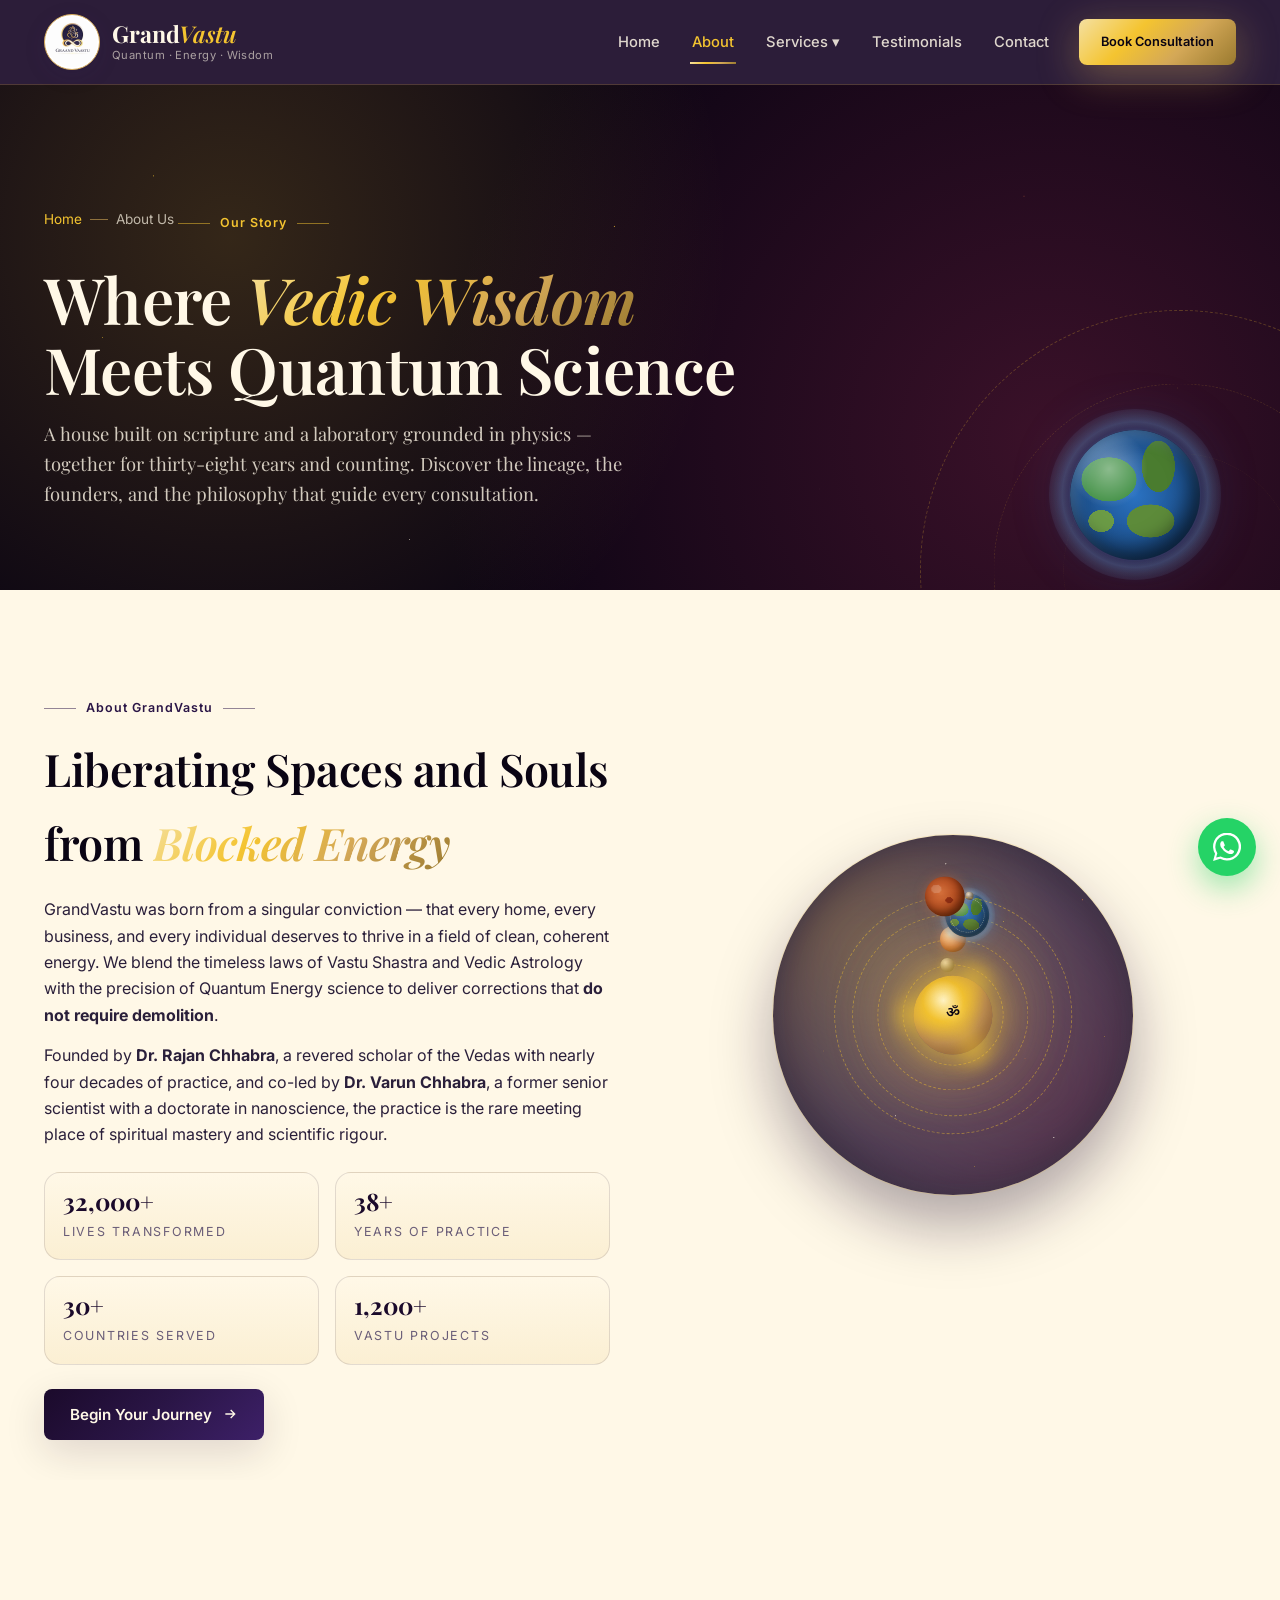
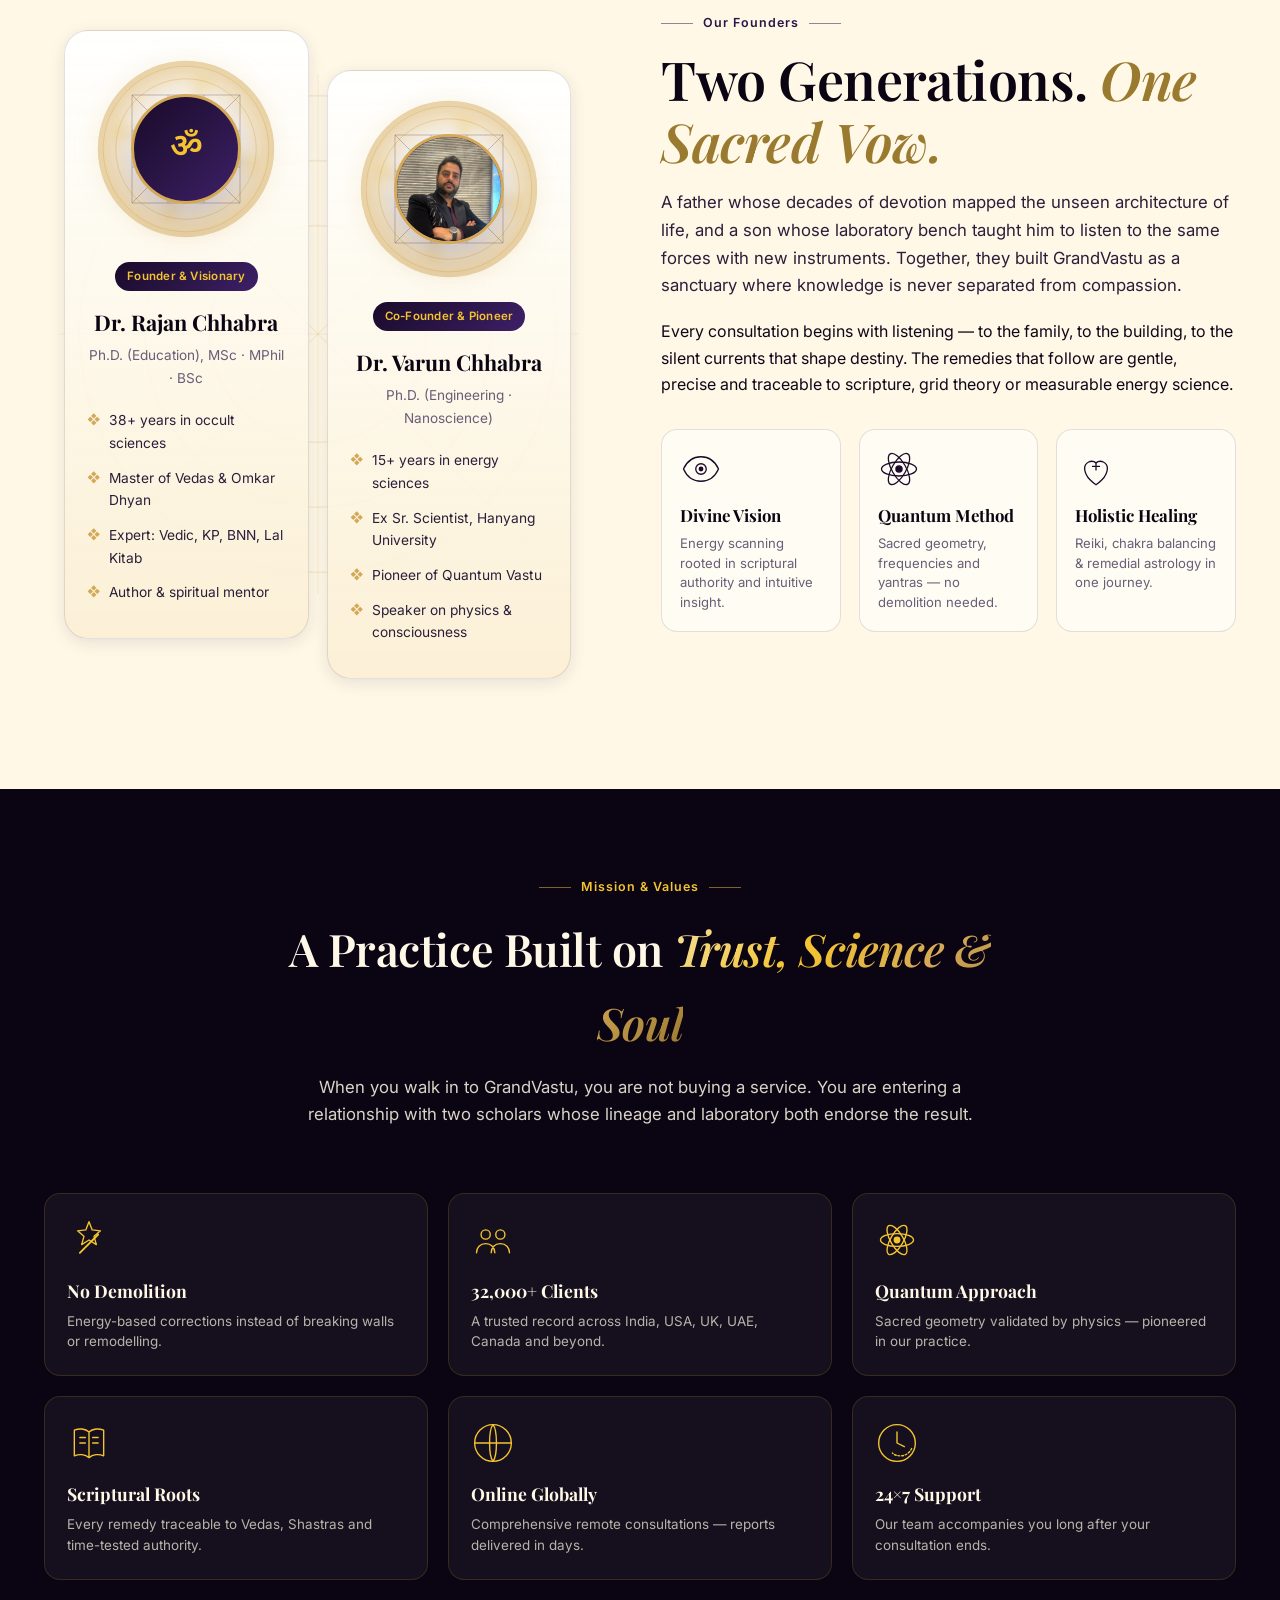
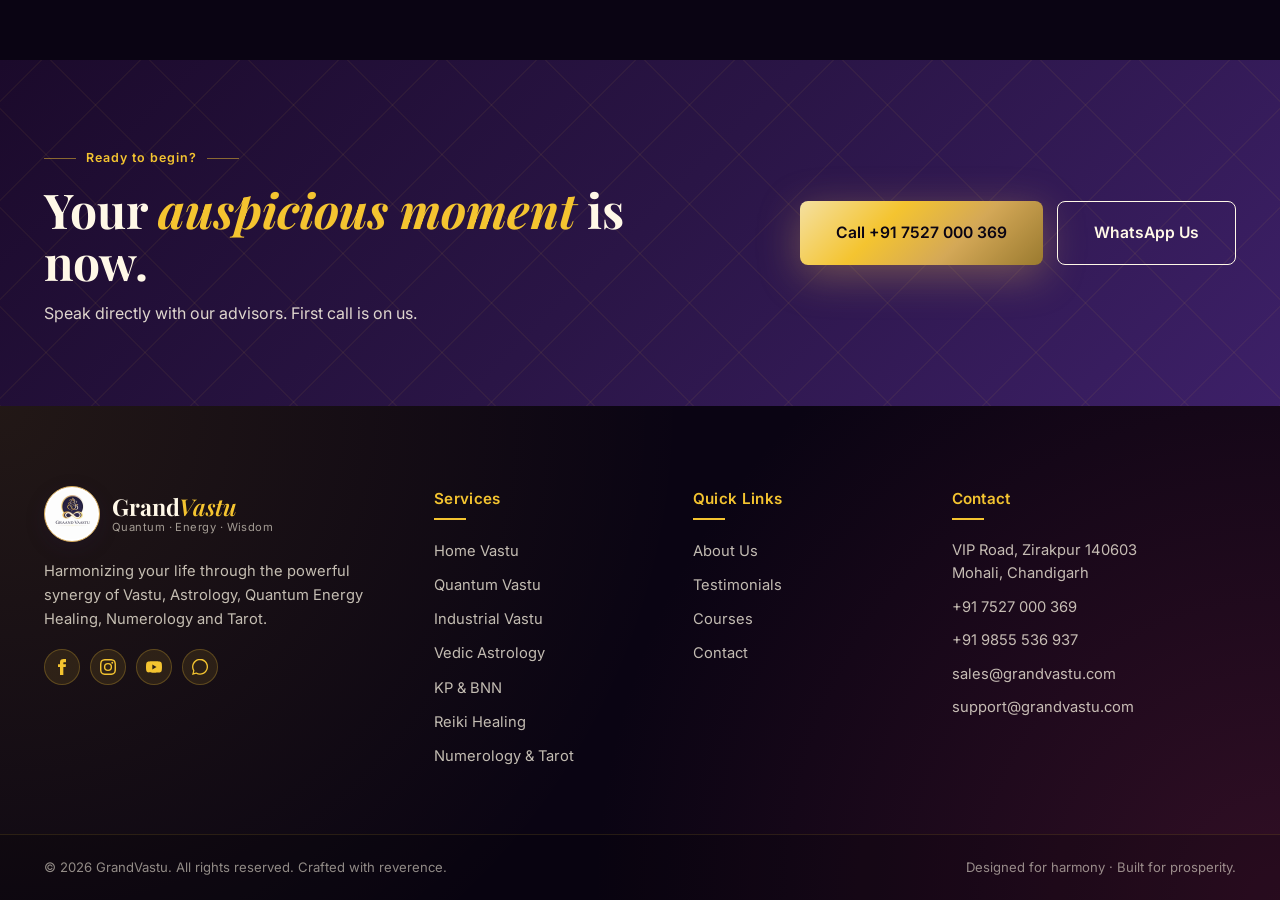
==== commit 98e2dae4: "commit" ====
--- a/about.html
+++ b/about.html
@@ -5,12 +5,18 @@
   <meta http-equiv="X-UA-Compatible" content="IE=edge" />
   <meta name="viewport" content="width=device-width, initial-scale=1.0" />
   <meta name="description" content="About GrandVastu — Founded by Dr. Rajan Chhabra and pioneered by Dr. Varun Chhabra, fusing 38+ years of Vedic mastery with Quantum Energy science. 32,000+ clients globally." />
-  <meta name="theme-color" content="#4A0E2E" />
+  <meta name="theme-color" content="#1b0a2b" />
   <title>About GrandVastu — Our Story, Lineage &amp; Founders</title>
+  <link rel="preconnect" href="https://fonts.googleapis.com" />
+  <link rel="preconnect" href="https://fonts.gstatic.com" crossorigin />
+  <link href="https://fonts.googleapis.com/css2?family=Inter:wght@400;500;600;700&family=Playfair+Display:ital,wght@0,400;0,500;0,600;0,700;1,400;1,500;1,600&family=Noto+Sans+Devanagari:wght@500;600;700&display=swap" rel="stylesheet" />
+
 
   <link rel="stylesheet" href="assets/css/styles.css" />
 
-  <link rel="icon" type="image/svg+xml" href="data:image/svg+xml,%3Csvg xmlns='http://www.w3.org/2000/svg' viewBox='0 0 100 100'%3E%3Ccircle cx='50' cy='50' r='45' fill='%234A0E2E'/%3E%3Ctext x='50' y='68' font-size='60' text-anchor='middle' fill='%23D4A857' font-family='serif'%3E%E0%A5%90%3C/text%3E%3C/svg%3E" />
+  <link rel="icon" type="image/jpeg" href="assets/images/logo-md.jpg" />
+  <link rel="apple-touch-icon" href="assets/images/logo-md.jpg" />
+  <link rel="shortcut icon" href="assets/images/logo-md.jpg" />
 </head>
 <body>
 
@@ -128,7 +134,7 @@
               </defs>
               <circle cx="100" cy="100" r="98" fill="url(#vRing1)"/>
               <g fill="none" stroke="#D4A857" stroke-width="0.6" opacity="0.7"><circle cx="100" cy="100" r="92"/><circle cx="100" cy="100" r="78"/></g>
-              <g class="vastu-anim__grid" fill="none" stroke="#6b1e3f" stroke-width="0.5" opacity="0.55">
+              <g class="vastu-anim__grid" fill="none" stroke="#2a1546" stroke-width="0.5" opacity="0.55">
                 <rect x="40" y="40" width="120" height="120"/>
                 <line x1="40" y1="80" x2="160" y2="80"/><line x1="40" y1="120" x2="160" y2="120"/>
                 <line x1="80" y1="40" x2="80" y2="160"/><line x1="120" y1="40" x2="120" y2="160"/>
@@ -160,7 +166,7 @@
               </defs>
               <circle cx="100" cy="100" r="98" fill="url(#vRing2)"/>
               <g fill="none" stroke="#D4A857" stroke-width="0.6" opacity="0.7"><circle cx="100" cy="100" r="92"/><circle cx="100" cy="100" r="78"/></g>
-              <g class="vastu-anim__grid" fill="none" stroke="#6b1e3f" stroke-width="0.5" opacity="0.55">
+              <g class="vastu-anim__grid" fill="none" stroke="#2a1546" stroke-width="0.5" opacity="0.55">
                 <rect x="40" y="40" width="120" height="120"/>
                 <line x1="40" y1="80" x2="160" y2="80"/><line x1="40" y1="120" x2="160" y2="120"/>
                 <line x1="80" y1="40" x2="80" y2="160"/><line x1="120" y1="40" x2="120" y2="160"/>
--- a/assets/css/styles.css
+++ b/assets/css/styles.css
@@ -5,36 +5,50 @@
 
 /* ---------- TOKENS ---------- */
 :root {
-  --maroon-900: #2b0816;
-  --maroon-800: #4A0E2E;
-  --maroon-700: #6B1E3F;
-  --purple-900: #15092a;
-  --purple-800: #2D1B4E;
-  --purple-700: #432372;
+  /* INDIGO / MIDNIGHT — driven by the logo's deep navy circle */
+  --maroon-900: #0a0413;   /* deepest, near-black */
+  --maroon-800: #1b0a2b;   /* PRIMARY — matches the logo background */
+  --maroon-700: #2a1546;   /* lifted indigo */
+  --purple-900: #0a0413;
+  --purple-800: #1b0a2b;
+  --purple-700: #3d2068;   /* vibrant lift */
+
+  /* GOLD — driven by the logo's rim, infinity and Ganesh */
   --gold-300:   #F4E0A1;
   --gold-400:   #F4C430;
   --gold-500:   #D4A857;
   --gold-600:   #9a7a2f;
   --saffron:    #FF8C42;
+
+  /* CREAM backdrop */
   --cream:      #FFF8E7;
   --cream-2:    #FBEFD3;
-  --ink:        #1c0a16;
-  --ink-2:      #3a1f2c;
-  --muted:      #6f5c66;
-  --line:       rgba(74,14,46,0.12);
+
+  /* INK / MUTED — re-toned to indigo */
+  --ink:        #0e0719;
+  --ink-2:      #2a1f3a;
+  --muted:      #6a5d78;
+
+  --line:       rgba(27, 10, 43, 0.12);
   --line-light: rgba(255, 248, 231, 0.18);
-  --shadow-sm:  0 4px 16px rgba(74,14,46,0.08);
-  --shadow-md:  0 12px 40px rgba(74,14,46,0.12);
-  --shadow-lg:  0 24px 60px rgba(45,27,78,0.18);
-  --shadow-gold:0 10px 40px rgba(212,168,87,0.35);
-
-  --grad-royal: linear-gradient(135deg, #4A0E2E 0%, #2D1B4E 100%);
-  --grad-gold:  linear-gradient(135deg, #F4C430 0%, #D4A857 50%, #9a7a2f 100%);
-  --grad-cream: linear-gradient(180deg, #FFF8E7 0%, #FBEFD3 100%);
-
-  --font-serif: Georgia, "Times New Roman", Times, serif;
-  --font-deco:  -apple-system, BlinkMacSystemFont, "Segoe UI", Helvetica, Arial, sans-serif;
-  --font-sans:  -apple-system, BlinkMacSystemFont, "Segoe UI", Helvetica, Arial, sans-serif;
+
+  --shadow-sm:   0 4px 16px rgba(27,10,43,0.10);
+  --shadow-md:   0 12px 40px rgba(27,10,43,0.14);
+  --shadow-lg:   0 24px 60px rgba(27,10,43,0.22);
+  --shadow-gold: 0 10px 40px rgba(212,168,87,0.40);
+
+  /* GRADIENTS — built from logo colors */
+  --grad-royal:   linear-gradient(135deg, #1b0a2b 0%, #2a1546 50%, #3d2068 100%);
+  --grad-cosmic:  linear-gradient(160deg, #0a0413 0%, #1b0a2b 45%, #2a1546 100%);
+  --grad-aurora:  linear-gradient(135deg, #1b0a2b 0%, #3d2068 55%, #9a7a2f 100%);
+  --grad-gold:    linear-gradient(135deg, #F4E0A1 0%, #F4C430 35%, #D4A857 65%, #9a7a2f 100%);
+  --grad-gold-dark: linear-gradient(135deg, #D4A857 0%, #9a7a2f 60%, #5d4a1c 100%);
+  --grad-cream:   linear-gradient(180deg, #FFF8E7 0%, #FBEFD3 100%);
+  --grad-night-cream: linear-gradient(180deg, #1b0a2b 0%, #1b0a2b 60%, #2a1546 100%);
+
+  --font-serif: "Playfair Display", "Source Serif Pro", Georgia, "Times New Roman", serif;
+  --font-deco:  "Inter", -apple-system, BlinkMacSystemFont, "Segoe UI", Helvetica, Arial, sans-serif;
+  --font-sans:  "Inter", -apple-system, BlinkMacSystemFont, "Segoe UI", Helvetica, Arial, sans-serif;
   --font-om:    "Noto Sans Devanagari", "Mangal", "Apple Devanagari", "Sanskrit Text", system-ui, serif;
 
   --radius-sm: 8px;
@@ -206,15 +220,22 @@
 }
 .preloader.is-hidden { opacity: 0; visibility: hidden; }
 .preloader__inner { text-align: center; color: var(--gold-400); }
-.preloader__mandala { width: 140px; height: 140px; animation: spinSlow 8s linear infinite; }
-.preloader__petals { animation: spinReverse 6s linear infinite; transform-origin: 100px 100px; }
-.preloader__text {
-  font-family: var(--font-serif);
-  font-size: 1.2rem;
-  letter-spacing: 0.06em;
-  margin-top: 18px;
-  color: var(--gold-400);
-  animation: pulse 2s ease-in-out infinite;
+.preloader__logo {
+  width: 130px;
+  height: 130px;
+  border-radius: 50%;
+  object-fit: cover;
+  background: #fff;
+  padding: 4px;
+  border: 1.5px solid var(--gold-500);
+  box-shadow: 0 0 30px rgba(244,196,48,.35), 0 12px 30px rgba(0,0,0,.3);
+  display: block;
+  margin: 0 auto;
+  animation: preloaderLogo 2.4s ease-in-out infinite;
+}
+@keyframes preloaderLogo {
+  0%, 100% { transform: scale(1);    box-shadow: 0 0 24px rgba(244,196,48,.35), 0 12px 30px rgba(0,0,0,.3); }
+  50%      { transform: scale(1.05); box-shadow: 0 0 44px rgba(244,196,48,.6),  0 12px 30px rgba(0,0,0,.3); }
 }
 @keyframes spinSlow { to { transform: rotate(360deg); } }
 @keyframes spinReverse { to { transform: rotate(-360deg); } }
@@ -249,15 +270,15 @@
   position: sticky;
   top: 0;
   z-index: 1000;
-  background: rgba(255, 248, 231, 0.95);
+  background: rgba(27, 10, 43, 0.92);
   backdrop-filter: saturate(160%) blur(14px);
   -webkit-backdrop-filter: saturate(160%) blur(14px);
-  border-bottom: 1px solid var(--line);
+  border-bottom: 1px solid rgba(244,196,48,0.18);
   transition: all .3s var(--ease-out);
 }
 .header.is-scrolled {
-  background: rgba(255,248,231,0.98);
-  box-shadow: 0 6px 24px rgba(74,14,46,0.08);
+  background: rgba(27, 10, 43, 0.98);
+  box-shadow: 0 6px 24px rgba(0, 0, 0, 0.35);
 }
 .header__row {
   display: flex;
@@ -300,15 +321,15 @@
   font-family: var(--font-serif);
   font-weight: 700;
   font-size: 1.45rem;
-  color: var(--maroon-900);
+  color: var(--cream);
   letter-spacing: -0.005em;
 }
-.logo__name em { font-style: italic; color: var(--gold-600); font-weight: 600; }
+.logo__name em { font-style: italic; color: var(--gold-400); font-weight: 600; }
 .logo__tag {
   font-family: var(--font-sans);
   font-size: 0.7rem;
   letter-spacing: 0.04em;
-  color: var(--muted);
+  color: rgba(255, 248, 231, 0.6);
   margin-top: 3px;
 }
 .logo--light .logo__name { color: var(--cream); }
@@ -323,7 +344,7 @@
   position: relative;
   font-size: 0.92rem;
   font-weight: 500;
-  color: var(--ink);
+  color: rgba(255, 248, 231, 0.85);
   padding: 8px 2px;
   display: inline-flex;
   gap: 4px;
@@ -339,7 +360,7 @@
   transition: transform .3s var(--ease-out);
 }
 .nav__link:hover::after, .nav__link.is-active::after { transform: scaleX(1); transform-origin: left; }
-.nav__link:hover { color: var(--maroon-800); }
+.nav__link:hover, .nav__link.is-active { color: var(--gold-400); }
 
 .nav__has-children { position: relative; }
 .nav__submenu {
@@ -375,7 +396,7 @@
 }
 .hamburger span {
   width: 26px; height: 2px;
-  background: var(--maroon-900);
+  background: var(--cream);
   border-radius: 2px;
   transition: all .3s var(--ease-out);
 }
@@ -390,11 +411,11 @@
     top: 0; right: 0;
     width: 86%; max-width: 360px;
     height: 100vh;
-    background: var(--cream);
+    background: var(--maroon-800);
     flex-direction: column;
     align-items: stretch;
     padding: 90px 28px 32px;
-    box-shadow: -10px 0 40px rgba(74,14,46,0.18);
+    box-shadow: -10px 0 40px rgba(0, 0, 0, 0.4);
     transform: translateX(100%);
     transition: transform .4s var(--ease-out);
     z-index: 999;
@@ -407,10 +428,10 @@
     top: 22px; right: 22px;
     font-size: 2rem;
     line-height: 1;
-    color: var(--maroon-800);
+    color: var(--gold-400);
   }
   .nav__list { flex-direction: column; align-items: stretch; gap: 4px; }
-  .nav__link { padding: 14px 12px; border-bottom: 1px solid var(--line); }
+  .nav__link { padding: 14px 12px; border-bottom: 1px solid rgba(244, 196, 48, 0.15); }
   .nav__link::after { display: none; }
   .nav__submenu {
     position: static;
@@ -422,6 +443,8 @@
     padding: 0 0 0 18px;
     min-width: 0;
   }
+  .nav__submenu li a { color: rgba(255, 248, 231, 0.7); }
+  .nav__submenu li a:hover { background: rgba(244, 196, 48, 0.1); color: var(--gold-400); }
   .nav__cta { margin-top: 18px; align-self: flex-start; }
 }
 
@@ -1791,20 +1814,24 @@
   max-width: 520px;
   margin: 0 auto;
   z-index: 2;
+  overflow: hidden;
+  border-radius: 50%;
+  background: radial-gradient(circle at 50% 50%, rgba(27,10,43,0.55) 0%, rgba(27,10,43,0.78) 60%, rgba(10,4,19,0.92) 100%);
+  box-shadow: 0 0 0 1px rgba(244,196,48,0.18), 0 30px 60px rgba(27,10,43,0.35);
 }
 .cosmos__field {
   position: absolute;
-  inset: -12%;
+  inset: 0;
   border-radius: 50%;
   background:
-    radial-gradient(circle at 22% 28%, rgba(244,196,48,.18), transparent 55%),
-    radial-gradient(circle at 78% 72%, rgba(107,30,63,.22), transparent 60%),
-    radial-gradient(circle at 50% 50%, rgba(45,27,78,.22), transparent 70%);
-  filter: blur(20px);
+    radial-gradient(circle at 22% 28%, rgba(244,196,48,.20), transparent 55%),
+    radial-gradient(circle at 78% 72%, rgba(107,30,63,.28), transparent 60%),
+    radial-gradient(circle at 50% 50%, rgba(45,27,78,.20), transparent 70%);
+  filter: blur(14px);
 }
 .cosmos__stars {
   position: absolute;
-  inset: -10%;
+  inset: 0;
   border-radius: 50%;
   background-image:
     radial-gradient(1.4px 1.4px at 8% 14%,   rgba(255,248,231,.95), transparent 60%),
@@ -1892,14 +1919,14 @@
   top: 50%; left: 50%;
   transform: translate(-50%, -50%);
   border-radius: 50%;
-  border: 1px dashed rgba(212,168,87,.32);
+  border: 1px dashed rgba(244,196,48,.45);
   pointer-events: none;
 }
-.cosmos__orbit--mercury { width: 32%;  aspect-ratio: 1/1; animation: cosmosOrbit 9s linear infinite; }
-.cosmos__orbit--venus   { width: 46%;  aspect-ratio: 1/1; animation: cosmosOrbit 16s linear infinite; }
-.cosmos__orbit--earth   { width: 60%;  aspect-ratio: 1/1; animation: cosmosOrbit 26s linear infinite; }
-.cosmos__orbit--mars    { width: 74%;  aspect-ratio: 1/1; animation: cosmosOrbit 38s linear infinite; }
-.cosmos__orbit--jupiter { width: 92%;  aspect-ratio: 1/1; animation: cosmosOrbit 60s linear infinite; }
+.cosmos__orbit--mercury { width: 28%;  aspect-ratio: 1/1; animation: cosmosOrbit 9s linear infinite; }
+.cosmos__orbit--venus   { width: 42%;  aspect-ratio: 1/1; animation: cosmosOrbit 16s linear infinite; }
+.cosmos__orbit--earth   { width: 56%;  aspect-ratio: 1/1; animation: cosmosOrbit 26s linear infinite; }
+.cosmos__orbit--mars    { width: 66%;  aspect-ratio: 1/1; animation: cosmosOrbit 38s linear infinite; }
+.cosmos__orbit--jupiter { width: 72%;  aspect-ratio: 1/1; animation: cosmosOrbit 60s linear infinite; }
 
 /* Slight tilt for visual depth */
 .cosmos__orbit--mercury { transform: translate(-50%, -50%) rotate(-6deg); }
@@ -2055,8 +2082,8 @@
 /* Mantra ring around the cosmos (optional decorative SVG sits absolute) */
 .cosmos__mantra {
   position: absolute;
-  inset: -3%;
-  color: var(--gold-600);
+  inset: 2%;
+  color: var(--gold-400);
   pointer-events: none;
   animation: spinSlow 70s linear infinite;
 }
@@ -2476,7 +2503,7 @@
 }
 
 /* Multi-page nav: ensure submenus highlight when current */
-.nav__link.is-active { color: var(--maroon-800); }
+.nav__link.is-active { color: var(--gold-400); }
 .nav__link.is-active::after { transform: scaleX(1); transform-origin: left; }
 
 /* Responsive cosmos sizing */
@@ -3046,9 +3073,612 @@
 .chakra-tower__node--c3 { top: 64%;  color: #f4c430; background: radial-gradient(circle, #ffe88a, #f4c430); animation-delay: 0.6s; }
 .chakra-tower__node--c4 { top: 50%;  color: #3e8e41; background: radial-gradient(circle, #6cc070, #3e8e41); animation-delay: 0.9s; }
 .chakra-tower__node--c5 { top: 36%;  color: #2a72c2; background: radial-gradient(circle, #6ba6dd, #2a72c2); animation-delay: 1.2s; }
-.chakra-tower__node--c6 { top: 22%;  color: #6b1e3f; background: radial-gradient(circle, #a04373, #6b1e3f); animation-delay: 1.5s; }
+.chakra-tower__node--c6 { top: 22%;  color: #2a1546; background: radial-gradient(circle, #5d3a96, #2a1546); animation-delay: 1.5s; }
 .chakra-tower__node--c7 { top: 8%;   color: #9a4dd1; background: radial-gradient(circle, #c789f3, #9a4dd1); animation-delay: 1.8s; }
 @keyframes chakraGlow {
   0%,100% { transform: translate(-50%, -50%) scale(1);   filter: brightness(1); }
   50%     { transform: translate(-50%, -50%) scale(1.18); filter: brightness(1.3); }
 }
+
+/* =====================================================
+   ASTRO-STYLE LAYOUT ADDITIONS
+   - Hero lead form
+   - Action strip (call / WA / book)
+   - Service price + Buy Now
+   - Press strip
+   - Astrologers grid
+   - Blog teaser
+   - App download
+   - Mobile sticky CTA
+   ===================================================== */
+
+/* Hero — restructure to text + form + cosmos */
+.hero__row--3col {
+  display: grid;
+  grid-template-columns: 1.1fr 0.95fr;
+  gap: 50px;
+  align-items: center;
+  position: relative;
+  z-index: 2;
+}
+@media (max-width: 980px) {
+  .hero__row--3col { grid-template-columns: 1fr; gap: 32px; text-align: center; }
+}
+.hero__visual--bg {
+  position: absolute;
+  right: -8%;
+  top: 50%;
+  transform: translateY(-50%);
+  width: 540px;
+  max-width: 50%;
+  opacity: 0.85;
+  pointer-events: none;
+  z-index: 0;
+}
+@media (max-width: 980px) {
+  .hero__visual--bg { display: none; }
+}
+
+/* Hero lead form */
+.lead-form {
+  position: relative;
+  z-index: 2;
+  background: #fff;
+  border: 1px solid var(--line);
+  border-radius: 14px;
+  padding: 24px 22px 22px;
+  box-shadow: 0 18px 50px rgba(74,14,46,.18);
+  max-width: 420px;
+  justify-self: end;
+}
+@media (max-width: 980px) {
+  .lead-form { justify-self: center; max-width: 460px; width: 100%; }
+}
+.lead-form::before {
+  content: '';
+  position: absolute;
+  top: 0; left: 22px; right: 22px;
+  height: 3px;
+  background: var(--grad-gold);
+  border-radius: 0 0 4px 4px;
+}
+.lead-form__title {
+  font-family: var(--font-serif);
+  font-size: 1.35rem;
+  color: var(--maroon-900);
+  margin-bottom: 4px;
+}
+.lead-form__sub {
+  font-size: 0.85rem;
+  color: var(--muted);
+  margin-bottom: 16px;
+}
+.lead-form .field { margin-bottom: 12px; }
+.lead-form .field input,
+.lead-form .field select {
+  padding: 12px 12px 12px;
+  font-size: 0.92rem;
+}
+.lead-form .field label {
+  font-size: 0.85rem;
+}
+.lead-form__submit {
+  width: 100%;
+  margin-top: 4px;
+}
+.lead-form__perks {
+  list-style: none;
+  margin: 14px 0 0;
+  padding: 0;
+  display: grid;
+  gap: 6px;
+}
+.lead-form__perks li {
+  font-size: 0.78rem;
+  color: var(--ink-2);
+  display: flex;
+  align-items: center;
+  gap: 8px;
+}
+.lead-form__perks li::before {
+  content: '';
+  flex-shrink: 0;
+  width: 14px; height: 14px;
+  border-radius: 50%;
+  background: var(--gold-400);
+  background-image: url("data:image/svg+xml;utf8,<svg xmlns='http://www.w3.org/2000/svg' viewBox='0 0 24 24' fill='none' stroke='%234A0E2E' stroke-width='3'><path d='M5 12l5 5L20 7'/></svg>");
+  background-size: 70%;
+  background-position: center;
+  background-repeat: no-repeat;
+}
+
+/* Action strip */
+.action-strip {
+  background: linear-gradient(135deg, var(--maroon-800) 0%, var(--purple-800) 100%);
+  color: var(--cream);
+  padding: 28px 0;
+  position: relative;
+  overflow: hidden;
+}
+.action-strip::before {
+  content: '';
+  position: absolute; inset: 0;
+  background-image:
+    repeating-linear-gradient(45deg, rgba(244,196,48,0.05) 0 1px, transparent 1px 60px);
+}
+.action-strip__row {
+  position: relative;
+  display: grid;
+  grid-template-columns: 1.2fr auto auto auto;
+  gap: 20px;
+  align-items: center;
+}
+@media (max-width: 880px) {
+  .action-strip__row { grid-template-columns: 1fr; text-align: center; gap: 14px; }
+}
+.action-strip__lede {
+  font-family: var(--font-serif);
+  font-size: 1.4rem;
+  color: var(--cream);
+  line-height: 1.2;
+}
+.action-strip__lede strong { color: var(--gold-400); }
+.action-strip .btn { padding: 14px 22px; font-size: 0.95rem; }
+.action-strip .btn--whatsapp {
+  background: #25D366;
+  color: #fff;
+}
+.action-strip .btn--whatsapp:hover { background: #1da851; transform: translateY(-2px); }
+
+/* Press strip */
+.press-strip {
+  background: var(--cream);
+  padding: 50px 0;
+  border-top: 1px solid var(--line);
+  border-bottom: 1px solid var(--line);
+}
+.press-strip__head {
+  text-align: center;
+  font-size: 0.85rem;
+  letter-spacing: 0.08em;
+  color: var(--muted);
+  margin-bottom: 24px;
+  text-transform: uppercase;
+}
+.press-strip__row {
+  display: flex;
+  flex-wrap: wrap;
+  justify-content: center;
+  align-items: center;
+  gap: 28px 48px;
+}
+.press-strip__logo {
+  display: inline-flex;
+  align-items: center;
+  justify-content: center;
+  height: 44px;
+  transition: all .3s var(--ease-out);
+}
+.press-strip__logo img {
+  max-height: 100%;
+  width: auto;
+  max-width: 160px;
+  object-fit: contain;
+  filter: none;
+  transition: transform .3s var(--ease-out), filter .3s var(--ease-out);
+}
+.press-strip__logo:hover img { transform: translateY(-3px) scale(1.04); filter: drop-shadow(0 6px 14px rgba(74,14,46,.18)); }
+/* Fallback text rendering — used when an image file is missing */
+.press-strip__fallback {
+  font-family: var(--font-serif);
+  font-weight: 700;
+  font-size: 1.05rem;
+  letter-spacing: 0.02em;
+  color: var(--ink-2);
+  opacity: 0.7;
+  white-space: nowrap;
+  transition: all .3s var(--ease-out);
+}
+.press-strip__logo:hover .press-strip__fallback { opacity: 1; color: var(--maroon-800); transform: translateY(-2px); }
+@media (max-width: 540px) {
+  .press-strip__row { gap: 18px 28px; }
+  .press-strip__logo { height: 36px; }
+}
+
+/* Service card price + Buy now */
+.svc__price {
+  display: inline-block;
+  font-family: var(--font-serif);
+  font-weight: 700;
+  font-size: 1.1rem;
+  color: var(--maroon-800);
+  margin-bottom: 4px;
+}
+.svc__price small {
+  font-family: var(--font-sans);
+  font-weight: 400;
+  font-size: 0.78rem;
+  color: var(--muted);
+  margin-left: 4px;
+  text-decoration: line-through;
+}
+.svc__price--free { color: var(--gold-600); }
+.svc:hover .svc__price { color: var(--gold-400); }
+.svc:hover .svc__price small { color: rgba(255,248,231,.6); }
+
+.svc__buy {
+  display: inline-flex;
+  align-items: center;
+  gap: 8px;
+  padding: 10px 18px;
+  background: var(--maroon-800);
+  color: var(--cream);
+  border-radius: 8px;
+  font-weight: 600;
+  font-size: 0.85rem;
+  transition: all .3s var(--ease-out);
+}
+.svc__buy:hover { background: var(--gold-400); color: var(--maroon-900); transform: translateY(-2px); }
+.svc--featured .svc__buy { background: var(--gold-400); color: var(--maroon-900); }
+.svc--featured .svc__buy:hover { background: #fff; color: var(--maroon-900); }
+.svc__foot {
+  display: flex;
+  align-items: center;
+  justify-content: space-between;
+  gap: 12px;
+  margin-top: 14px;
+  padding-top: 14px;
+  border-top: 1px dashed var(--line);
+}
+
+/* Astrologers grid */
+.astrologers {
+  background: var(--cream);
+  padding: 100px 0;
+}
+.astrologers__grid {
+  display: grid;
+  grid-template-columns: repeat(4, 1fr);
+  gap: 24px;
+}
+@media (max-width: 1100px) { .astrologers__grid { grid-template-columns: repeat(2, 1fr); } }
+@media (max-width: 540px)  { .astrologers__grid { grid-template-columns: 1fr; } }
+
+.astro-card {
+  position: relative;
+  background: #fff;
+  border: 1px solid var(--line);
+  border-radius: 14px;
+  padding: 22px 20px;
+  text-align: center;
+  transition: all .35s var(--ease-out);
+}
+.astro-card:hover { transform: translateY(-6px); box-shadow: var(--shadow-md); border-color: var(--gold-500); }
+.astro-card__avatar {
+  width: 96px; height: 96px;
+  margin: 0 auto 14px;
+  position: relative;
+  border-radius: 50%;
+  background: linear-gradient(135deg, var(--gold-400), var(--maroon-800));
+  display: flex;
+  align-items: center;
+  justify-content: center;
+  color: #fff;
+  font-family: var(--font-serif);
+  font-weight: 700;
+  font-size: 1.8rem;
+  border: 3px solid #fff;
+  box-shadow: 0 6px 18px rgba(74,14,46,.18);
+}
+.astro-card__avatar::after {
+  content: '';
+  position: absolute;
+  bottom: 4px; right: 4px;
+  width: 14px; height: 14px;
+  border-radius: 50%;
+  background: #2cc066;
+  border: 2px solid #fff;
+  box-shadow: 0 0 0 0 rgba(44,192,102,.6);
+  animation: astroOnline 1.8s ease-out infinite;
+}
+@keyframes astroOnline {
+  0%   { box-shadow: 0 0 0 0 rgba(44,192,102,.6); }
+  70%  { box-shadow: 0 0 0 10px rgba(44,192,102,0); }
+  100% { box-shadow: 0 0 0 0 rgba(44,192,102,0); }
+}
+.astro-card__avatar--offline::after { background: #c8a44e; animation: none; }
+
+.astro-card h3 {
+  font-family: var(--font-serif);
+  font-size: 1.15rem;
+  color: var(--maroon-900);
+  margin-bottom: 4px;
+}
+.astro-card__expertise {
+  font-size: 0.82rem;
+  color: var(--muted);
+  margin-bottom: 10px;
+  min-height: 36px;
+}
+.astro-card__rating {
+  display: inline-flex;
+  align-items: center;
+  gap: 4px;
+  font-size: 0.85rem;
+  color: var(--ink-2);
+  margin-bottom: 6px;
+}
+.astro-card__rating .star { color: var(--gold-400); }
+.astro-card__meta {
+  display: flex;
+  justify-content: space-between;
+  gap: 8px;
+  padding: 10px 0;
+  border-top: 1px dashed var(--line);
+  border-bottom: 1px dashed var(--line);
+  margin: 12px 0 14px;
+  font-size: 0.78rem;
+  color: var(--muted);
+}
+.astro-card__meta strong { color: var(--maroon-900); display: block; font-size: 0.92rem; font-family: var(--font-serif); }
+.astro-card__cta {
+  display: flex;
+  gap: 8px;
+  justify-content: center;
+}
+.astro-card__cta .btn {
+  flex: 1;
+  padding: 10px 14px;
+  font-size: 0.82rem;
+  border-radius: 8px;
+}
+
+/* Blog teaser */
+.blog {
+  background: linear-gradient(180deg, var(--cream), #fbefd3);
+  padding: 100px 0;
+}
+.blog__grid {
+  display: grid;
+  grid-template-columns: repeat(3, 1fr);
+  gap: 26px;
+}
+@media (max-width: 980px) { .blog__grid { grid-template-columns: repeat(2, 1fr); } }
+@media (max-width: 540px) { .blog__grid { grid-template-columns: 1fr; } }
+.blog-card {
+  background: #fff;
+  border: 1px solid var(--line);
+  border-radius: 14px;
+  overflow: hidden;
+  transition: all .35s var(--ease-out);
+  display: flex;
+  flex-direction: column;
+}
+.blog-card:hover { transform: translateY(-6px); box-shadow: var(--shadow-md); border-color: var(--gold-500); }
+.blog-card__cover {
+  position: relative;
+  aspect-ratio: 16/9;
+  overflow: hidden;
+  background: linear-gradient(135deg, var(--maroon-800), var(--purple-800));
+}
+.blog-card__cover::before {
+  content: '';
+  position: absolute; inset: 0;
+  background:
+    radial-gradient(1.4px 1.4px at 18% 22%, rgba(244,196,48,.7), transparent 60%),
+    radial-gradient(1px 1px   at 38% 60%, rgba(244,196,48,.6), transparent 60%),
+    radial-gradient(1.6px 1.6px at 62% 32%, rgba(255,248,231,.7), transparent 60%),
+    radial-gradient(1.2px 1.2px at 82% 70%, rgba(244,196,48,.5), transparent 60%),
+    radial-gradient(1px 1px   at 12% 80%, rgba(244,196,48,.5), transparent 60%);
+}
+.blog-card__cover-icon {
+  position: absolute;
+  top: 50%; left: 50%;
+  transform: translate(-50%, -50%);
+  width: 64px; height: 64px;
+  border-radius: 50%;
+  background: rgba(244,196,48,.18);
+  border: 1px solid rgba(244,196,48,.4);
+  display: flex; align-items: center; justify-content: center;
+  color: var(--gold-400);
+  backdrop-filter: blur(4px);
+}
+.blog-card__tag {
+  position: absolute;
+  top: 14px; left: 14px;
+  background: var(--gold-400);
+  color: var(--maroon-900);
+  font-weight: 600;
+  font-size: 0.72rem;
+  padding: 4px 10px;
+  border-radius: 999px;
+}
+.blog-card__body { padding: 20px 22px; flex: 1; display: flex; flex-direction: column; }
+.blog-card__meta {
+  font-size: 0.78rem;
+  color: var(--muted);
+  margin-bottom: 8px;
+  display: flex;
+  gap: 10px;
+}
+.blog-card h3 {
+  font-family: var(--font-serif);
+  font-size: 1.18rem;
+  line-height: 1.3;
+  color: var(--maroon-900);
+  margin-bottom: 10px;
+}
+.blog-card p {
+  font-size: 0.92rem;
+  color: var(--ink-2);
+  margin-bottom: 16px;
+  flex: 1;
+}
+.blog-card__more {
+  font-size: 0.85rem;
+  font-weight: 600;
+  color: var(--maroon-800);
+  display: inline-flex;
+  align-items: center;
+  gap: 4px;
+}
+.blog-card__more:hover { color: var(--gold-600); }
+.blog-card__more::after { content: '→'; transition: transform .2s; }
+.blog-card:hover .blog-card__more::after { transform: translateX(4px); }
+
+/* App download */
+.app-cta {
+  background: var(--maroon-900);
+  color: var(--cream);
+  position: relative;
+  overflow: hidden;
+  padding: 90px 0;
+}
+.app-cta::before {
+  content: '';
+  position: absolute; inset: 0;
+  background:
+    radial-gradient(circle at 18% 30%, rgba(244,196,48,.18), transparent 50%),
+    radial-gradient(circle at 82% 70%, rgba(45,27,78,.5), transparent 55%);
+}
+.app-cta__row {
+  position: relative;
+  display: grid;
+  grid-template-columns: 1.2fr 1fr;
+  gap: 50px;
+  align-items: center;
+}
+@media (max-width: 880px) { .app-cta__row { grid-template-columns: 1fr; text-align: center; } }
+.app-cta h2 {
+  font-family: var(--font-serif);
+  font-size: clamp(1.8rem, 4vw, 2.6rem);
+  color: var(--cream);
+  margin-bottom: 14px;
+  line-height: 1.15;
+}
+.app-cta h2 em { font-style: italic; color: var(--gold-400); }
+.app-cta p { color: rgba(255,248,231,.78); font-size: 1rem; margin-bottom: 24px; max-width: 520px; }
+@media (max-width: 880px) { .app-cta p { margin-left: auto; margin-right: auto; } }
+
+.store-badges {
+  display: flex;
+  gap: 14px;
+  flex-wrap: wrap;
+}
+@media (max-width: 880px) { .store-badges { justify-content: center; } }
+.store-badge {
+  display: inline-flex;
+  align-items: center;
+  gap: 12px;
+  padding: 12px 20px;
+  background: #000;
+  border: 1px solid rgba(255,255,255,.18);
+  border-radius: 10px;
+  color: #fff;
+  transition: all .3s var(--ease-out);
+}
+.store-badge:hover { transform: translateY(-3px); border-color: var(--gold-400); }
+.store-badge svg { width: 28px; height: 28px; }
+.store-badge__small {
+  display: block;
+  font-size: 0.65rem;
+  letter-spacing: 0.04em;
+  opacity: 0.7;
+  text-transform: uppercase;
+}
+.store-badge__big {
+  display: block;
+  font-size: 1.05rem;
+  font-weight: 600;
+  font-family: var(--font-serif);
+  line-height: 1.1;
+}
+
+/* Phone mockup beside app cta */
+.app-cta__phone {
+  position: relative;
+  width: 280px;
+  aspect-ratio: 9/19;
+  margin: 0 auto;
+  background: linear-gradient(180deg, #1a0a14, #0e0510);
+  border-radius: 36px;
+  padding: 12px;
+  border: 1px solid rgba(244,196,48,.3);
+  box-shadow: 0 30px 60px rgba(0,0,0,.5);
+}
+.app-cta__phone::before {
+  content: '';
+  position: absolute;
+  top: 18px; left: 50%;
+  transform: translateX(-50%);
+  width: 80px; height: 16px;
+  background: #000;
+  border-radius: 999px;
+  z-index: 2;
+}
+.app-cta__screen {
+  position: relative;
+  width: 100%; height: 100%;
+  background: linear-gradient(180deg, var(--maroon-800), var(--purple-900));
+  border-radius: 26px;
+  overflow: hidden;
+  display: flex;
+  flex-direction: column;
+  align-items: center;
+  justify-content: center;
+  gap: 12px;
+  padding: 28px 16px;
+  text-align: center;
+}
+.app-cta__screen-logo {
+  width: 80px; height: 80px;
+  border-radius: 50%;
+  background: var(--cream);
+  padding: 4px;
+}
+.app-cta__screen-logo img { width: 100%; height: 100%; object-fit: cover; border-radius: 50%; }
+.app-cta__screen h4 { font-family: var(--font-serif); color: var(--gold-400); font-size: 1.1rem; }
+.app-cta__screen p { color: rgba(255,248,231,.7); font-size: 0.78rem; margin: 0; }
+.app-cta__screen-cta {
+  margin-top: auto;
+  width: 100%;
+  padding: 12px;
+  background: var(--gold-400);
+  color: var(--maroon-900);
+  border-radius: 10px;
+  font-weight: 600;
+  font-size: 0.85rem;
+}
+
+/* Mobile sticky CTA bar */
+.sticky-cta {
+  position: fixed;
+  left: 0; right: 0;
+  bottom: 0;
+  background: #fff;
+  border-top: 1px solid var(--line);
+  box-shadow: 0 -6px 24px rgba(0,0,0,.12);
+  z-index: 95;
+  display: none;
+  padding: 8px 12px env(safe-area-inset-bottom, 8px);
+}
+@media (max-width: 768px) {
+  .sticky-cta { display: grid; grid-template-columns: 1fr 1fr 1fr; gap: 8px; }
+}
+.sticky-cta__btn {
+  display: flex;
+  align-items: center;
+  justify-content: center;
+  gap: 6px;
+  padding: 10px 8px;
+  border-radius: 8px;
+  font-weight: 600;
+  font-size: 0.85rem;
+  letter-spacing: 0;
+  white-space: nowrap;
+}
+.sticky-cta__btn svg { width: 18px; height: 18px; }
+.sticky-cta__btn--call { background: var(--maroon-800); color: var(--cream); }
+.sticky-cta__btn--wa   { background: #25D366; color: #fff; }
+.sticky-cta__btn--book { background: var(--gold-400); color: var(--maroon-900); }
+.sticky-cta__btn:active { transform: scale(0.97); }
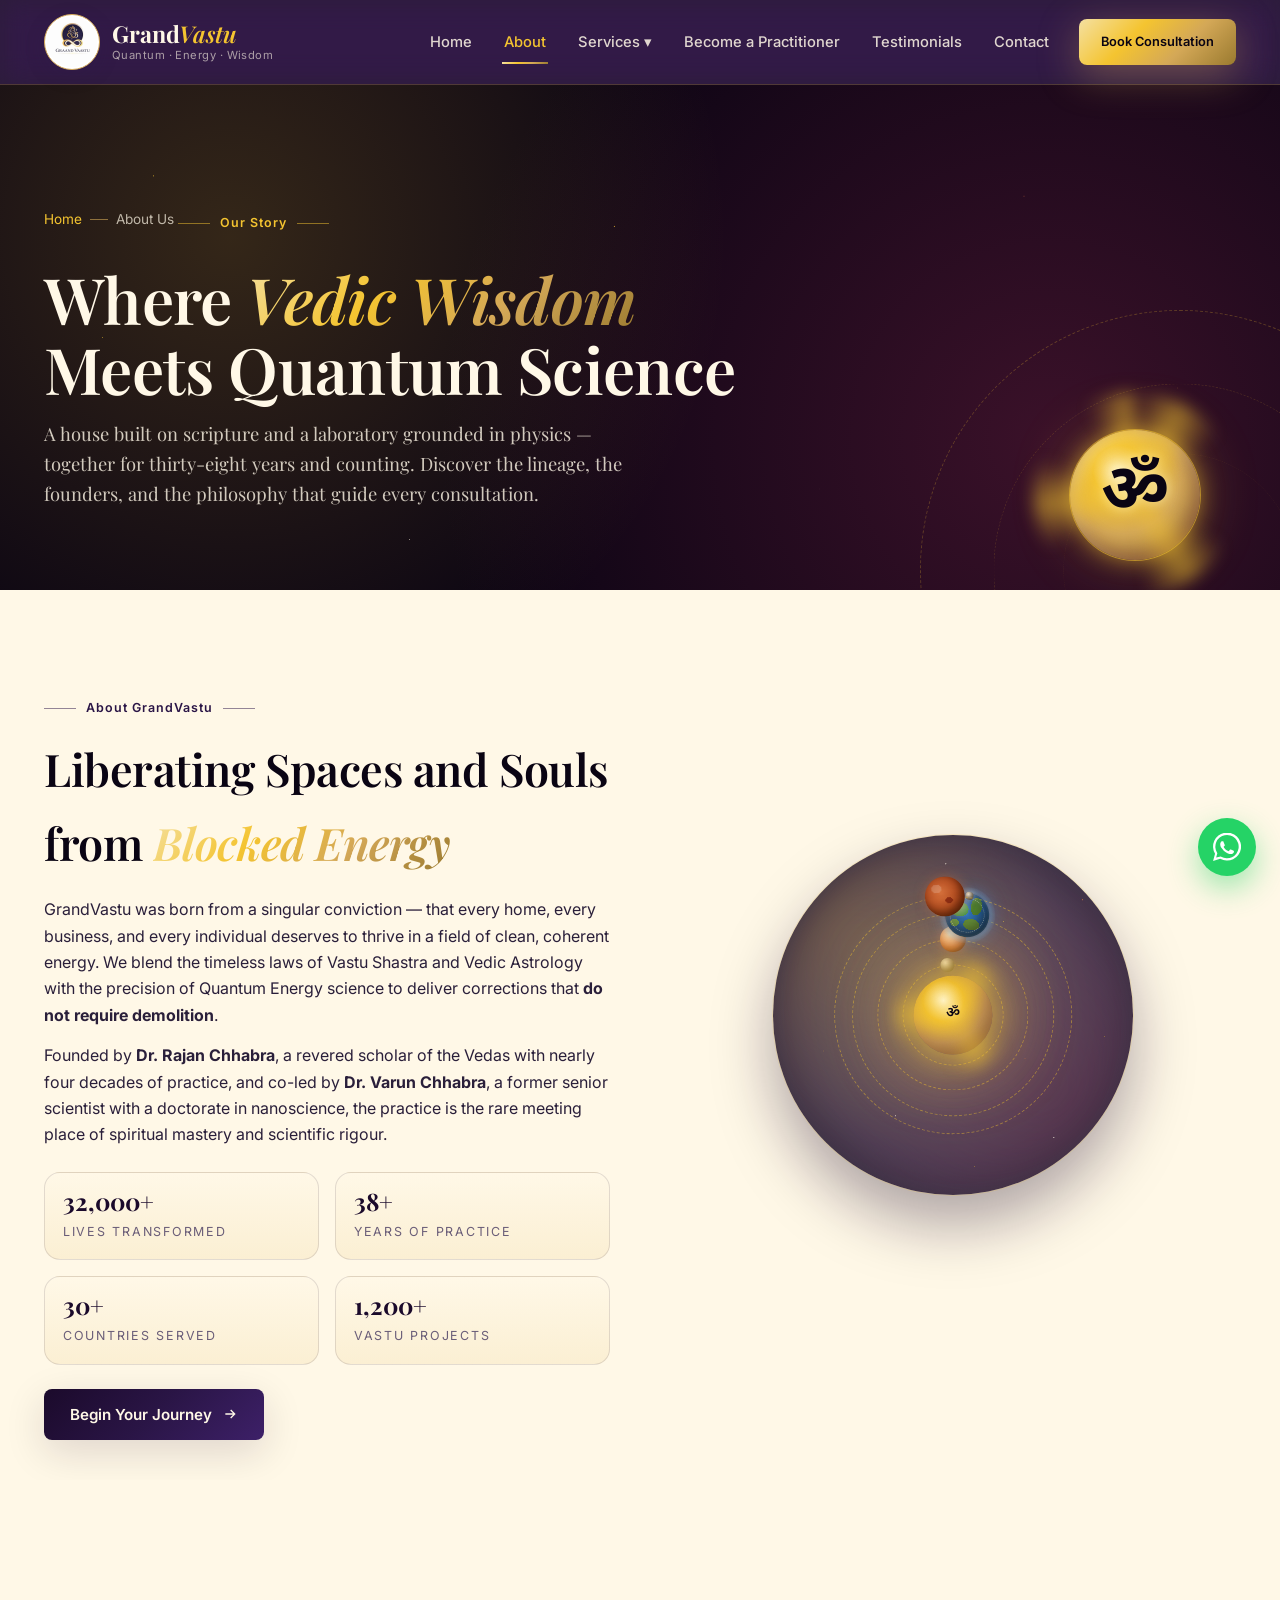
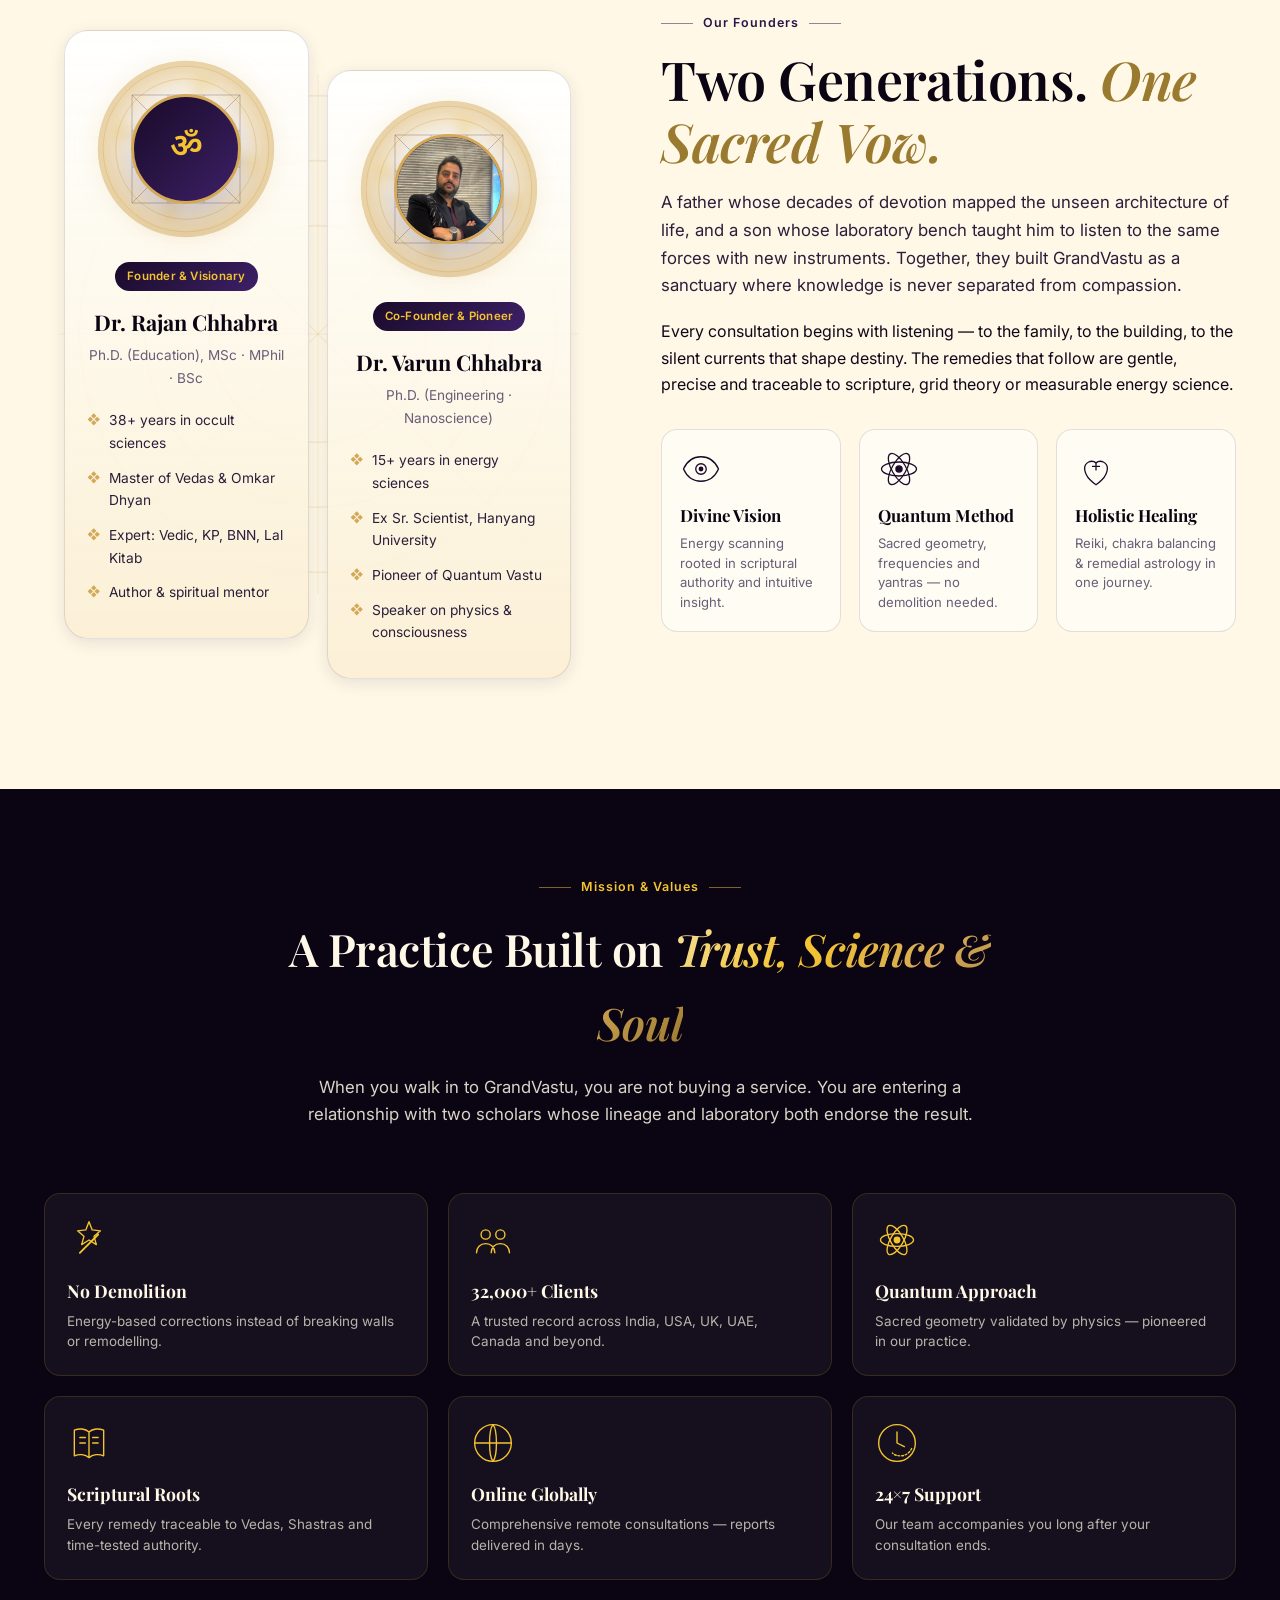
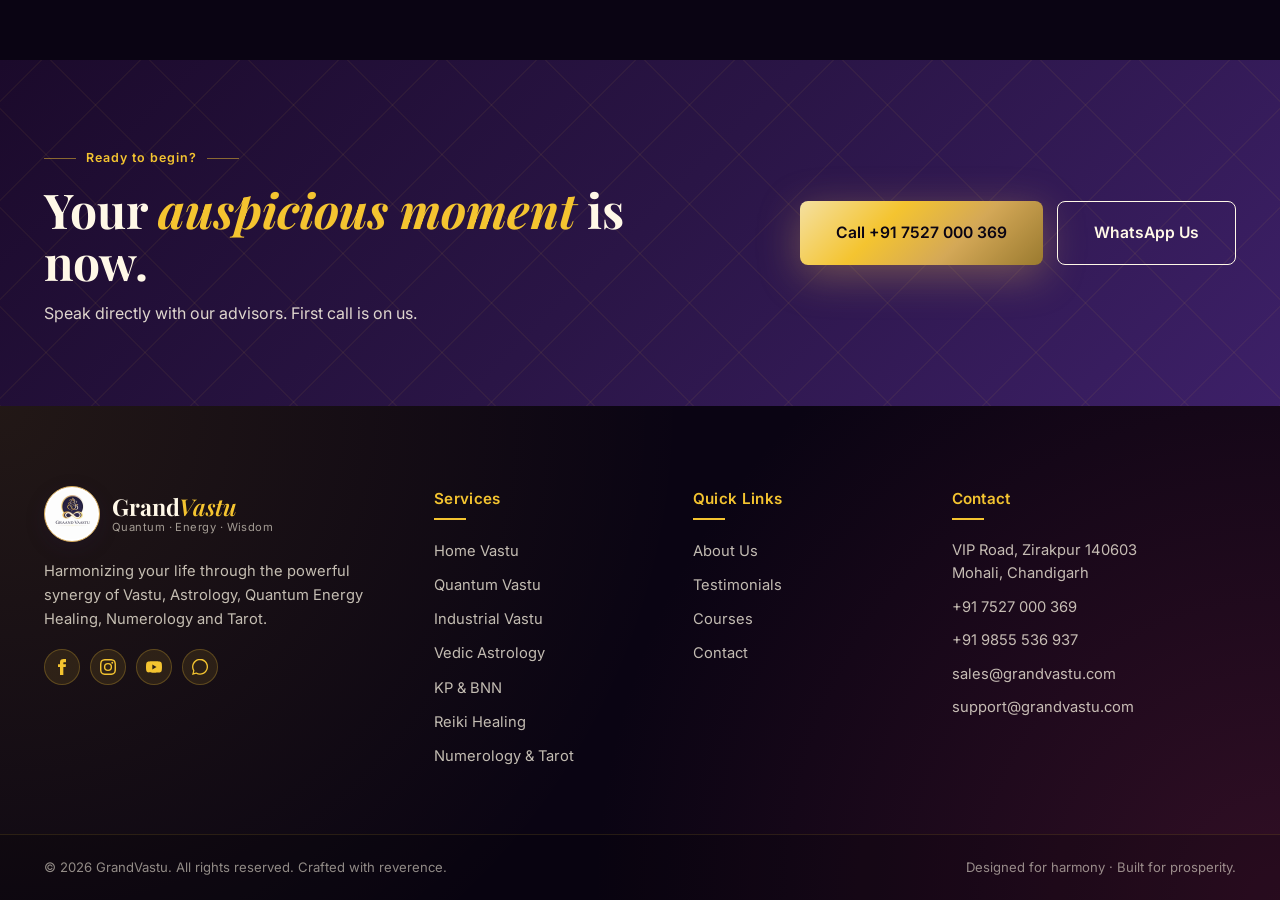
==== commit 44f1bac7: "commit" ====
--- a/about.html
+++ b/about.html
@@ -43,9 +43,9 @@
               <li><a href="astrology.html">Astrology</a></li>
               <li><a href="healing.html">Energy Healing</a></li>
               <li><a href="numerology.html">Numerology &amp; Tarot</a></li>
-              <li><a href="courses.html">Courses</a></li>
             </ul>
           </li>
+          <li><a href="courses.html" class="nav__link">Become a Practitioner</a></li>
           <li><a href="testimonials.html" class="nav__link">Testimonials</a></li>
           <li><a href="contact.html" class="nav__link">Contact</a></li>
         </ul>
--- a/assets/css/styles.css
+++ b/assets/css/styles.css
@@ -271,10 +271,17 @@
   top: 0;
   z-index: 1000;
   background: rgba(27, 10, 43, 0.92);
+  border-bottom: 1px solid rgba(244,196,48,0.18);
+  transition: all .3s var(--ease-out);
+}
+.header::before {
+  content: '';
+  position: absolute;
+  inset: 0;
   backdrop-filter: saturate(160%) blur(14px);
   -webkit-backdrop-filter: saturate(160%) blur(14px);
-  border-bottom: 1px solid rgba(244,196,48,0.18);
-  transition: all .3s var(--ease-out);
+  z-index: -1;
+  pointer-events: none;
 }
 .header.is-scrolled {
   background: rgba(27, 10, 43, 0.98);
@@ -404,13 +411,28 @@
 .hamburger.is-open span:nth-child(2) { opacity: 0; }
 .hamburger.is-open span:nth-child(3) { transform: translateY(-7px) rotate(-45deg); }
 
+.nav__backdrop {
+  display: none;
+  position: fixed;
+  inset: 0;
+  background: rgba(10, 4, 19, 0.55);
+  backdrop-filter: blur(4px);
+  -webkit-backdrop-filter: blur(4px);
+  z-index: 998;
+  opacity: 0;
+  transition: opacity .3s var(--ease-out);
+}
+.nav__backdrop.is-open { opacity: 1; }
+
 @media (max-width: 980px) {
   .hamburger { display: flex; }
+  .nav__backdrop { display: block; }
   .nav {
     position: fixed;
     top: 0; right: 0;
     width: 86%; max-width: 360px;
     height: 100vh;
+    height: 100dvh;
     background: var(--maroon-800);
     flex-direction: column;
     align-items: stretch;
@@ -420,8 +442,11 @@
     transition: transform .4s var(--ease-out);
     z-index: 999;
     overflow-y: auto;
+    -webkit-overflow-scrolling: touch;
+    overscroll-behavior: contain;
   }
   .nav.is-open { transform: translateX(0); }
+  .nav__backdrop:not(.is-open) { pointer-events: none; }
   .nav__close {
     display: block;
     position: absolute;
@@ -1384,8 +1409,113 @@
 }
 .testi__dot.is-active { width: 28px; border-radius: 999px; background: var(--gold-500); }
 
+/* ---------- CONTACT PAGE — Chips + Office + Process ---------- */
+.page-hero__chips {
+  display: flex;
+  flex-wrap: wrap;
+  gap: 10px;
+  margin-top: 28px;
+}
+.chip {
+  display: inline-flex;
+  align-items: center;
+  gap: 8px;
+  padding: 8px 16px;
+  border-radius: 999px;
+  background: rgba(255, 248, 231, 0.08);
+  border: 1px solid rgba(244, 196, 48, 0.35);
+  color: rgba(255, 248, 231, 0.85);
+  font-size: 0.82rem;
+  font-weight: 500;
+  letter-spacing: 0.01em;
+  -webkit-backdrop-filter: blur(6px);
+  backdrop-filter: blur(6px);
+}
+.chip__dot {
+  width: 8px; height: 8px;
+  border-radius: 50%;
+  background: #2eae75;
+  box-shadow: 0 0 0 0 rgba(46, 174, 117, 0.7);
+  animation: liveDotPulse 1.6s ease-out infinite;
+}
+
+.lead--center { text-align: center; max-width: 680px; margin-left: auto; margin-right: auto; }
+
+/* OFFICE + MAP SPLIT */
+.office {
+  background: var(--cream);
+  padding: 100px 0;
+  position: relative;
+}
+.office__row {
+  display: grid;
+  grid-template-columns: 1fr 1.1fr;
+  gap: 60px;
+  align-items: start;
+}
+@media (max-width: 880px) {
+  .office { padding: 70px 0; }
+  .office__row { grid-template-columns: 1fr; gap: 48px; }
+}
+.office__info .lead { color: var(--ink-2); }
+
+.office__details {
+  margin-top: 32px;
+  display: grid;
+  grid-template-columns: 1fr 1fr;
+  gap: 22px 28px;
+}
+@media (max-width: 520px) { .office__details { grid-template-columns: 1fr; } }
+.office__detail {
+  padding: 18px 0;
+  border-top: 1px solid var(--line);
+}
+.office__detail dt {
+  font-family: var(--font-deco);
+  font-size: 0.72rem;
+  letter-spacing: 0.22em;
+  text-transform: uppercase;
+  color: var(--gold-600);
+  margin-bottom: 6px;
+}
+.office__detail dd {
+  color: var(--ink);
+  font-size: 0.96rem;
+  line-height: 1.55;
+  margin: 0;
+}
+
+.office__cta {
+  display: flex;
+  flex-wrap: wrap;
+  gap: 14px;
+  margin-top: 32px;
+}
+
+.office__map .map-wrap {
+  border-radius: var(--radius-lg);
+  overflow: hidden;
+  box-shadow: var(--shadow-md);
+  border: 1px solid var(--line);
+}
+.office__map-caption {
+  margin-top: 14px;
+  font-size: 0.85rem;
+  color: var(--muted);
+  text-align: center;
+  font-style: italic;
+}
+
+/* PROCESS — uses existing .steps but with its own section bg */
+.process {
+  background: linear-gradient(180deg, #fff, var(--cream));
+  padding: 100px 0;
+  position: relative;
+}
+@media (max-width: 880px) { .process { padding: 70px 0; } }
+
 /* ---------- LOCATIONS ---------- */
-.locations { background: linear-gradient(180deg, #fbefd3, var(--cream)); }
+.locations { background: linear-gradient(180deg, #fbefd3, var(--cream)); padding: 100px 0; }
 .locations__grid {
   display: grid;
   grid-template-columns: repeat(3, 1fr);
@@ -1531,12 +1661,13 @@
 }
 .contact__row {
   display: grid;
-  grid-template-columns: 1fr 1fr;
-  gap: 60px;
+  grid-template-columns: 1fr;
+  gap: 40px;
   align-items: start;
   position: relative;
-}
-@media (max-width: 880px) { .contact__row { grid-template-columns: 1fr; gap: 40px; } }
+  max-width: 860px;
+  margin: 0 auto;
+}
 
 .contact__list { margin-top: 28px; }
 .contact__list li {
@@ -1644,6 +1775,258 @@
 }
 .contact__form-success.is-visible { display: block; animation: slideUp .4s var(--ease-out); }
 @keyframes slideUp { from { transform: translateY(8px); opacity: 0; } }
+
+/* ---------- CONTACT — LIVE REDESIGN ---------- */
+.contact--live { padding: 110px 0 100px; }
+.contact--live .contact__bg {
+  position: absolute;
+  inset: 0;
+  pointer-events: none;
+  overflow: hidden;
+}
+.contact__orb {
+  position: absolute;
+  border-radius: 50%;
+  filter: blur(70px);
+  opacity: 0.45;
+  animation: contactOrbFloat 18s ease-in-out infinite;
+}
+.contact__orb--1 { width: 320px; height: 320px; background: rgba(244,196,48,.55); top: 8%; left: -120px; }
+.contact__orb--2 { width: 380px; height: 380px; background: rgba(61,32,104,.45); bottom: 10%; right: -160px; animation-delay: -6s; }
+.contact__orb--3 { width: 220px; height: 220px; background: rgba(255,140,66,.4); top: 55%; left: 35%; opacity: 0.3; animation-delay: -12s; }
+@keyframes contactOrbFloat {
+  0%, 100% { transform: translate(0, 0) scale(1); }
+  33%      { transform: translate(28px, -34px) scale(1.06); }
+  66%      { transform: translate(-30px, 24px) scale(0.96); }
+}
+
+.contact--live .contact__head {
+  text-align: center;
+  max-width: 720px;
+  margin: 0 auto 56px;
+  position: relative;
+  z-index: 2;
+}
+.contact--live .contact__head .lead { color: var(--ink-2); margin-top: 14px; }
+
+.contact__live-badge {
+  display: inline-flex;
+  align-items: center;
+  gap: 10px;
+  margin-top: 26px;
+  padding: 9px 20px;
+  border-radius: 999px;
+  background: rgba(46,160,67,.12);
+  color: #1f7a4e;
+  font-size: 0.85rem;
+  font-weight: 600;
+  border: 1px solid rgba(46,160,67,.28);
+}
+.contact__live-dot {
+  width: 9px; height: 9px;
+  border-radius: 50%;
+  background: #2eae75;
+  position: relative;
+  box-shadow: 0 0 0 0 rgba(46,174,117,.7);
+  animation: liveDotPulse 1.6s ease-out infinite;
+}
+@keyframes liveDotPulse {
+  0%   { box-shadow: 0 0 0 0 rgba(46,174,117,.7); }
+  70%  { box-shadow: 0 0 0 12px rgba(46,174,117,0); }
+  100% { box-shadow: 0 0 0 0 rgba(46,174,117,0); }
+}
+
+.contact-grid {
+  display: grid;
+  grid-template-columns: repeat(auto-fit, minmax(240px, 1fr));
+  gap: 22px;
+  position: relative;
+  z-index: 2;
+  max-width: 1080px;
+  margin: 0 auto;
+}
+@media (min-width: 920px) {
+  .contact-grid { grid-template-columns: repeat(4, 1fr); }
+}
+
+.ccard {
+  position: relative;
+  display: flex;
+  flex-direction: column;
+  align-items: center;
+  text-align: center;
+  padding: 36px 22px 30px;
+  background: rgba(255,255,255,0.65);
+  -webkit-backdrop-filter: blur(8px);
+  backdrop-filter: blur(8px);
+  border: 1px solid rgba(244,196,48,0.28);
+  border-radius: var(--radius-lg);
+  box-shadow: 0 8px 24px rgba(27,10,43,0.08);
+  text-decoration: none;
+  color: var(--ink);
+  transition: transform .35s var(--ease-out), box-shadow .35s var(--ease-out), border-color .35s var(--ease-out);
+  overflow: hidden;
+  isolation: isolate;
+}
+.ccard::after {
+  content: '';
+  position: absolute;
+  inset: -1px;
+  border-radius: inherit;
+  background: linear-gradient(135deg, rgba(244,196,48,.0), rgba(244,196,48,.18), rgba(255,140,66,.18));
+  opacity: 0;
+  z-index: -1;
+  transition: opacity .35s var(--ease-out);
+}
+.ccard:hover {
+  transform: translateY(-6px);
+  border-color: var(--gold-400);
+  box-shadow: 0 22px 50px rgba(45,27,78,0.18), 0 0 30px rgba(244,196,48,0.22);
+}
+.ccard:hover::after { opacity: 1; }
+
+.ccard__icon {
+  position: relative;
+  width: 76px; height: 76px;
+  border-radius: 50%;
+  display: inline-flex;
+  align-items: center;
+  justify-content: center;
+  background: var(--grad-royal);
+  color: var(--gold-400);
+  margin-bottom: 18px;
+  box-shadow: inset 0 0 0 1px rgba(244,196,48,.3), 0 10px 24px rgba(27,10,43,.18);
+  transition: transform .4s var(--ease-out);
+}
+.ccard:hover .ccard__icon { transform: scale(1.08); }
+.ccard__icon svg { width: 30px; height: 30px; position: relative; z-index: 2; }
+
+.ccard h4 {
+  font-family: var(--font-serif);
+  font-size: 1.2rem;
+  font-weight: 700;
+  color: var(--maroon-900);
+  margin-bottom: 6px;
+}
+.ccard p {
+  font-size: 0.92rem;
+  color: var(--ink-2);
+  line-height: 1.5;
+  margin-bottom: 18px;
+  word-break: break-word;
+}
+.ccard__sub { color: var(--muted); font-size: 0.82rem; }
+
+.ccard__cta {
+  display: inline-flex;
+  align-items: center;
+  gap: 4px;
+  font-size: 0.78rem;
+  font-weight: 700;
+  letter-spacing: 0.06em;
+  color: var(--gold-600);
+  text-transform: uppercase;
+  margin-top: auto;
+  transition: gap .3s var(--ease-out), color .3s var(--ease-out);
+}
+.ccard:hover .ccard__cta { color: var(--maroon-800); gap: 10px; }
+
+/* Phone — pulsing rings on hover */
+.ccard--call .ccard__ring {
+  position: absolute;
+  inset: 0;
+  border-radius: 50%;
+  border: 2px solid var(--gold-400);
+  opacity: 0;
+  pointer-events: none;
+}
+.ccard--call:hover .ccard__ring { animation: callRing 1.4s ease-out infinite; }
+.ccard--call:hover .ccard__ring--2 { animation-delay: .7s; }
+@keyframes callRing {
+  0%   { transform: scale(0.9); opacity: 0.85; }
+  100% { transform: scale(1.7); opacity: 0; }
+}
+.ccard--call:hover .ccard__icon svg { animation: callShake .8s ease-in-out infinite; transform-origin: 50% 50%; }
+@keyframes callShake {
+  0%, 100% { transform: rotate(0deg); }
+  20% { transform: rotate(-12deg); }
+  40% { transform: rotate(10deg); }
+  60% { transform: rotate(-6deg); }
+  80% { transform: rotate(4deg); }
+}
+
+/* WhatsApp — floating chat bubbles on hover */
+.ccard--wa .ccard__bubble {
+  position: absolute;
+  width: 7px; height: 7px;
+  background: var(--gold-400);
+  border-radius: 50%;
+  bottom: 18px;
+  right: 14px;
+  opacity: 0;
+  pointer-events: none;
+}
+.ccard--wa:hover .ccard__bubble { animation: chatBubble 1.4s ease-out infinite; }
+.ccard--wa:hover .ccard__bubble--2 { animation-delay: .35s; right: 24px; width: 5px; height: 5px; }
+.ccard--wa:hover .ccard__bubble--3 { animation-delay: .7s; right: 30px; width: 6px; height: 6px; }
+@keyframes chatBubble {
+  0%   { transform: translateY(0) scale(0.4); opacity: 0; }
+  20%  { opacity: 1; }
+  100% { transform: translateY(-34px) scale(1); opacity: 0; }
+}
+
+/* Email — flap opens on hover */
+.ccard--mail .ccard__icon { perspective: 220px; }
+.ccard--mail .ccard__icon svg { overflow: visible; }
+.ccard--mail .ccard__mail-flap {
+  transform-origin: 50% 5px;
+  transform-box: fill-box;
+  transition: transform .45s var(--ease-out);
+}
+.ccard--mail:hover .ccard__mail-flap { transform: rotateX(180deg) translateY(-2px); }
+
+/* Map — pin drop on hover */
+.ccard--map .ccard__icon svg { transition: transform .5s var(--ease-out); }
+.ccard--map:hover .ccard__icon svg { animation: pinDrop .7s var(--ease-bounce); }
+@keyframes pinDrop {
+  0%   { transform: translateY(-12px); }
+  60%  { transform: translateY(3px); }
+  80%  { transform: translateY(-2px); }
+  100% { transform: translateY(0); }
+}
+.ccard--map .ccard__pin-shadow {
+  position: absolute;
+  bottom: 6px; left: 50%;
+  width: 22px; height: 4px;
+  background: rgba(27,10,43,.4);
+  border-radius: 50%;
+  transform: translateX(-50%) scale(1);
+  filter: blur(2px);
+  transition: transform .5s var(--ease-out), opacity .5s var(--ease-out);
+  opacity: 0.6;
+}
+.ccard--map:hover .ccard__pin-shadow { transform: translateX(-50%) scale(0.5); opacity: 0.9; }
+
+.contact__hours {
+  display: flex;
+  align-items: center;
+  justify-content: center;
+  gap: 8px;
+  margin-top: 36px;
+  font-size: 0.88rem;
+  color: var(--muted);
+  position: relative;
+  z-index: 2;
+}
+.contact__hours svg { color: var(--gold-600); }
+
+@media (prefers-reduced-motion: reduce) {
+  .contact__orb,
+  .contact__live-dot,
+  .ccard:hover .ccard__ring,
+  .ccard--call:hover .ccard__icon svg,
+  .ccard--wa:hover .ccard__bubble { animation: none; }
+}
 
 /* ---------- FOOTER ---------- */
 .footer {
@@ -2094,6 +2477,197 @@
 .hero--cosmos .cosmos { filter: drop-shadow(0 30px 60px rgba(45,27,78,.35)); }
 
 /* =====================================================
+   VASTU YANTRA — Sacred geometry live animation
+   (Replaces cosmos: Brahmasthan + 8 directions + mantra)
+   ===================================================== */
+.yantra {
+  position: relative;
+  width: 100%;
+  aspect-ratio: 1/1;
+  max-width: 520px;
+  margin: 0 auto;
+  z-index: 2;
+  border-radius: 50%;
+  overflow: hidden;
+  background:
+    radial-gradient(circle at 50% 50%, rgba(27,10,43,0.55) 0%, rgba(27,10,43,0.80) 60%, rgba(10,4,19,0.94) 100%);
+  box-shadow: 0 0 0 1px rgba(244,196,48,0.20), 0 30px 60px rgba(27,10,43,0.35);
+  filter: drop-shadow(0 30px 60px rgba(45,27,78,.30));
+}
+.yantra--sm { max-width: 360px; }
+.yantra--xs { max-width: 240px; }
+.hero--cosmos .yantra { filter: drop-shadow(0 30px 60px rgba(45,27,78,.35)); }
+
+.yantra__halo {
+  position: absolute;
+  inset: 14%;
+  border-radius: 50%;
+  background: radial-gradient(circle, rgba(244,196,48,0.32) 0%, rgba(244,196,48,0.10) 45%, transparent 75%);
+  filter: blur(14px);
+  animation: yantraHaloPulse 5s ease-in-out infinite;
+  pointer-events: none;
+}
+@keyframes yantraHaloPulse {
+  0%, 100% { opacity: 0.55; transform: scale(0.96); }
+  50%      { opacity: 0.95; transform: scale(1.08); }
+}
+
+/* Outer rotating mantra ring */
+.yantra__mantra {
+  position: absolute;
+  inset: 2%;
+  color: var(--gold-400);
+  pointer-events: none;
+  animation: spinSlow 70s linear infinite;
+}
+.yantra__mantra svg { width: 100%; height: 100%; }
+
+/* Concentric pulse rings */
+.yantra__ring {
+  position: absolute;
+  top: 50%; left: 50%;
+  border-radius: 50%;
+  border: 1px dashed rgba(244,196,48,0.45);
+  pointer-events: none;
+  animation: yantraRingPulse 5s ease-in-out infinite;
+}
+.yantra__ring--1 { width: 50%; aspect-ratio: 1/1; transform: translate(-50%, -50%); }
+.yantra__ring--2 { width: 70%; aspect-ratio: 1/1; transform: translate(-50%, -50%); animation-delay: -1.6s; border-style: dotted; border-color: rgba(244,196,48,0.55); }
+.yantra__ring--3 { width: 86%; aspect-ratio: 1/1; transform: translate(-50%, -50%); animation-delay: -3.2s; border-color: rgba(244,196,48,0.32); }
+@keyframes yantraRingPulse {
+  0%, 100% { opacity: 0.4; }
+  50%      { opacity: 0.85; }
+}
+
+/* Octagonal sacred yantra outline (Bhupura style) */
+.yantra__octagon {
+  position: absolute;
+  top: 50%; left: 50%;
+  width: 72%; aspect-ratio: 1/1;
+  transform: translate(-50%, -50%);
+  color: var(--gold-400);
+  pointer-events: none;
+  animation: spinSlow 60s linear infinite;
+  opacity: 0.7;
+}
+
+/* Dharma Chakra — 8-spoke sacred wheel */
+.yantra__chakra {
+  position: absolute;
+  top: 50%; left: 50%;
+  width: 54%; aspect-ratio: 1/1;
+  transform: translate(-50%, -50%);
+  color: var(--gold-400);
+  pointer-events: none;
+  animation: spinReverse 30s linear infinite;
+  filter: drop-shadow(0 0 6px rgba(244,196,48,0.35));
+}
+
+/* 8 small directional bindu marks at compass points */
+.yantra__bindus { position: absolute; inset: 0; pointer-events: none; }
+.ybindu {
+  position: absolute;
+  width: 7px; height: 7px;
+  border-radius: 50%;
+  background: var(--gold-300);
+  box-shadow: 0 0 10px var(--gold-400);
+  transform: translate(-50%, -50%);
+  animation: bindusPulse 5s ease-in-out infinite;
+}
+.ybindu--n  { top: 9%;    left: 50%;   animation-delay: 0s; }
+.ybindu--ne { top: 21%;   left: 79%;   animation-delay: .6s; }
+.ybindu--e  { top: 50%;   left: 91%;   animation-delay: 1.2s; }
+.ybindu--se { top: 79%;   left: 79%;   animation-delay: 1.8s; }
+.ybindu--s  { top: 91%;   left: 50%;   animation-delay: 2.4s; }
+.ybindu--sw { top: 79%;   left: 21%;   animation-delay: 3.0s; }
+.ybindu--w  { top: 50%;   left: 9%;    animation-delay: 3.6s; }
+.ybindu--nw { top: 21%;   left: 21%;   animation-delay: 4.2s; }
+@keyframes bindusPulse {
+  0%, 70%, 100% { opacity: 0.4; transform: translate(-50%, -50%) scale(0.7); }
+  10%, 25%      { opacity: 1;   transform: translate(-50%, -50%) scale(1.3); box-shadow: 0 0 16px var(--gold-300); }
+}
+
+/* Prana energy waves emanating outward from Brahmasthan */
+.yantra__wave {
+  position: absolute;
+  top: 50%; left: 50%;
+  width: 22%; aspect-ratio: 1/1;
+  border-radius: 50%;
+  border: 1px solid rgba(244,196,48,0.6);
+  transform: translate(-50%, -50%);
+  pointer-events: none;
+  opacity: 0;
+  animation: pranaWave 4s ease-out infinite;
+  z-index: 3;
+}
+.yantra__wave--2 { animation-delay: 1.3s; }
+.yantra__wave--3 { animation-delay: 2.6s; }
+@keyframes pranaWave {
+  0%   { transform: translate(-50%, -50%) scale(0.6); opacity: 0; }
+  15%  { opacity: 0.85; }
+  100% { transform: translate(-50%, -50%) scale(3.2); opacity: 0; }
+}
+
+/* Central Brahmasthan — sacred center */
+.yantra__center {
+  position: absolute;
+  top: 50%; left: 50%;
+  transform: translate(-50%, -50%);
+  width: 22%; aspect-ratio: 1/1;
+  border-radius: 50%;
+  background: radial-gradient(circle at 38% 32%, #fff5cc 0%, #F4C430 28%, #D4A857 58%, #9a7a2f 100%);
+  box-shadow:
+    0 0 28px 4px rgba(244,196,48,.55),
+    0 0 60px 12px rgba(244,196,48,.30),
+    inset -6px -8px 18px rgba(74,14,46,.35);
+  display: flex;
+  align-items: center;
+  justify-content: center;
+  z-index: 5;
+  animation: yantraCenterPulse 4s ease-in-out infinite;
+}
+.yantra__center::before {
+  content: '';
+  position: absolute;
+  inset: -22%;
+  border-radius: 50%;
+  background: conic-gradient(
+    from 0deg,
+    rgba(244,196,48,0)   0deg,
+    rgba(244,196,48,.55) 30deg,
+    rgba(244,196,48,0)   60deg,
+    rgba(244,196,48,0)   120deg,
+    rgba(244,196,48,.55) 150deg,
+    rgba(244,196,48,0)   180deg,
+    rgba(244,196,48,0)   240deg,
+    rgba(244,196,48,.55) 270deg,
+    rgba(244,196,48,0)   300deg
+  );
+  filter: blur(8px);
+  animation: spinSlow 24s linear infinite;
+  z-index: -1;
+}
+.yantra__om {
+  font-family: var(--font-om);
+  font-size: clamp(1.4rem, 4vw, 2.4rem);
+  font-weight: 700;
+  color: var(--maroon-900);
+  text-shadow: 0 0 12px rgba(255,245,204,0.9);
+  line-height: 1;
+}
+@keyframes yantraCenterPulse {
+  0%, 100% { box-shadow: 0 0 28px 4px rgba(244,196,48,.55), 0 0 60px 12px rgba(244,196,48,.30), inset -6px -8px 18px rgba(74,14,46,.35); }
+  50%      { box-shadow: 0 0 36px 6px rgba(244,196,48,.75), 0 0 80px 18px rgba(244,196,48,.42), inset -6px -8px 18px rgba(74,14,46,.35); }
+}
+
+@media (max-width: 980px) { .yantra { max-width: 380px; } }
+@media (max-width: 540px) { .yantra { max-width: 300px; } .ybindu { width: 5px; height: 5px; } }
+@media (prefers-reduced-motion: reduce) {
+  .yantra__halo, .yantra__mantra, .yantra__octagon, .yantra__chakra,
+  .yantra__ring, .ybindu, .yantra__wave, .yantra__center, .yantra__center::before { animation: none; }
+}
+
+/* =====================================================
    PAGE HERO (smaller hero used on inner pages)
    ===================================================== */
 .page-hero {
@@ -2156,29 +2730,76 @@
   border-radius: 50%;
   z-index: 1;
   background:
-    radial-gradient(ellipse at 30% 30%, rgba(255,255,255,.4) 0%, transparent 30%),
-    radial-gradient(ellipse 30% 24% at 30% 38%, #3e8e41 0 70%, transparent 71%),
-    radial-gradient(ellipse 18% 28% at 68% 28%, #4a7c2f 0 70%, transparent 71%),
-    radial-gradient(ellipse 26% 18% at 62% 70%, #5d8b3a 0 70%, transparent 71%),
-    radial-gradient(ellipse 14% 12% at 24% 70%, #6b9b46 0 70%, transparent 71%),
-    radial-gradient(circle at 50% 50%, #2a72c2 0%, #1c4f8a 60%, #0e2a4a 100%);
+    radial-gradient(circle at 38% 32%, #fff5cc 0%, #F4C430 22%, #D4A857 52%, #9a7a2f 100%);
   box-shadow:
-    inset -8px -10px 20px rgba(0,0,0,.55),
-    inset 6px 8px 14px rgba(180, 220, 255, .25),
-    0 0 22px rgba(64,140,220,.55),
-    0 0 60px rgba(64,140,220,.25);
-  animation: pageHeroEarth 50s linear infinite;
-}
-@keyframes pageHeroEarth {
-  from { transform: rotate(0deg); }
-  to   { transform: rotate(360deg); }
+    inset -6px -8px 18px rgba(74,14,46,.40),
+    inset 6px 8px 14px rgba(255,245,204,.30),
+    0 0 0 1px rgba(244,196,48,.55),
+    0 0 22px rgba(244,196,48,.55),
+    0 0 60px rgba(244,196,48,.28);
+  animation: pageHeroOmPulse 4s ease-in-out infinite;
+}
+.page-hero__earth::before {
+  content: '\0950';
+  position: absolute;
+  inset: 0;
+  display: flex;
+  align-items: center;
+  justify-content: center;
+  font-family: var(--font-om);
+  font-weight: 700;
+  font-size: clamp(2.4rem, 6vw, 4.2rem);
+  line-height: 1;
+  color: var(--maroon-900);
+  text-shadow: 0 0 14px rgba(255,245,204,0.85);
+  z-index: 2;
 }
 .page-hero__earth::after {
   content: '';
   position: absolute;
-  inset: -16%;
-  border-radius: 50%;
-  background: radial-gradient(circle, transparent 55%, rgba(120,200,255,.18) 60%, transparent 78%);
+  inset: -28%;
+  border-radius: 50%;
+  background: conic-gradient(
+    from 0deg,
+    rgba(244,196,48,0)   0deg,
+    rgba(244,196,48,.55) 28deg,
+    rgba(244,196,48,0)   56deg,
+    rgba(244,196,48,0)   118deg,
+    rgba(244,196,48,.55) 146deg,
+    rgba(244,196,48,0)   174deg,
+    rgba(244,196,48,0)   236deg,
+    rgba(244,196,48,.55) 264deg,
+    rgba(244,196,48,0)   292deg,
+    rgba(244,196,48,0)   330deg,
+    rgba(244,196,48,.5)  354deg,
+    rgba(244,196,48,0)   382deg
+  );
+  filter: blur(8px);
+  animation: pageHeroOmRays 22s linear infinite;
+  z-index: -1;
+}
+@keyframes pageHeroOmPulse {
+  0%, 100% {
+    box-shadow:
+      inset -6px -8px 18px rgba(74,14,46,.40),
+      inset 6px 8px 14px rgba(255,245,204,.30),
+      0 0 0 1px rgba(244,196,48,.55),
+      0 0 22px rgba(244,196,48,.55),
+      0 0 60px rgba(244,196,48,.28);
+    transform: scale(1);
+  }
+  50% {
+    box-shadow:
+      inset -6px -8px 18px rgba(74,14,46,.40),
+      inset 6px 8px 14px rgba(255,245,204,.40),
+      0 0 0 1px rgba(244,196,48,.7),
+      0 0 32px rgba(244,196,48,.75),
+      0 0 80px rgba(244,196,48,.4);
+    transform: scale(1.04);
+  }
+}
+@keyframes pageHeroOmRays {
+  to { transform: rotate(360deg); }
 }
 @media (max-width: 820px) {
   .page-hero { padding: 80px 0 60px; }
